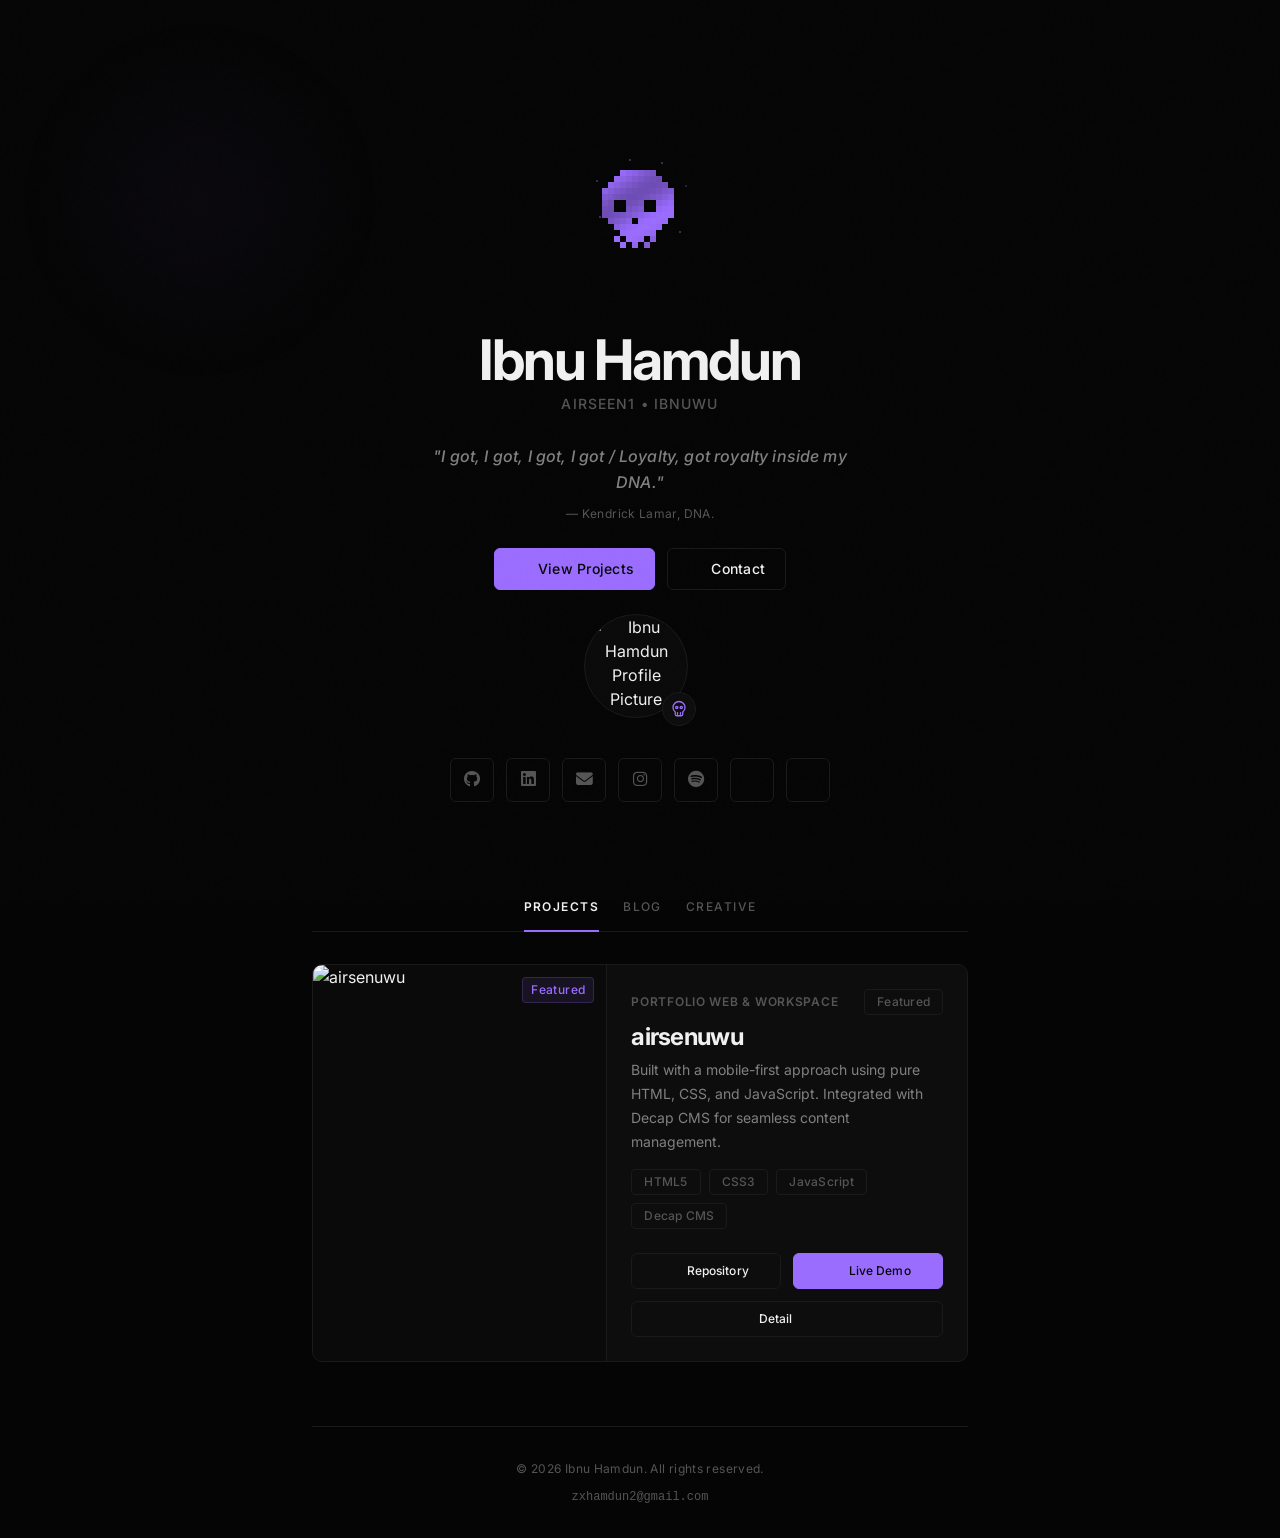
==== index.html @ 7b946753 "barusssu" ====
<!DOCTYPE html>
<html lang="id">
<head>
  <meta charset="UTF-8">
  <meta name="viewport" content="width=device-width, initial-scale=1.0">
  <meta http-equiv="X-UA-Compatible" content="ie=edge">
  
  <title>Ibnu Hamdun — Personal Portfolio</title>
  <meta name="description" content="Personal portfolio of Ibnu Hamdun (ibnuwu). Developer & Creative. Modern, minimalis, dan sangat cepat.">
  
  <!-- SEO & Social Meta Tags -->
  <meta property="og:title" content="Ibnu Hamdun — Personal Portfolio">
  <meta property="og:description" content="Personal portfolio of Ibnu Hamdun (ibnuwu). Developer & Creative. Modern, minimalis, dan sangat cepat.">
  <meta property="og:type" content="website">
  <meta property="og:url" content="https://ibnuwu.github.io/airsenuwu/">
  <meta property="og:image" content="https://ibnuwu.github.io/airsenuwu/assets/images/og-image.png">
  <meta property="og:site_name" content="ibnuwu">
  
  <meta name="twitter:card" content="summary_large_image">
  <meta name="twitter:creator" content="@ibnuwu">
  <meta name="twitter:title" content="Ibnu Hamdun — Personal Portfolio">
  <meta name="twitter:description" content="Personal portfolio of Ibnu Hamdun (ibnuwu). Developer & Creative. Modern, minimalis, dan sangat cepat.">
  <meta name="twitter:image" content="https://ibnuwu.github.io/airsenuwu/assets/images/og-image.png">

  <!-- Favicon (Inline Minimal SVG) -->
  <link rel="icon" type="image/svg+xml" href="data:image/svg+xml,<svg xmlns=%22http://www.w3.org/2000/svg%22 viewBox=%220 0 100 100%22><rect width=%22100%22 height=%22100%22 rx=%2220%22 fill=%22%23050505%22/><text y=%2265%22 x=%2225%22 font-family=%22sans-serif%22 font-size=%2250%22 font-weight=%22bold%22 fill=%22%239b6dff%22>a</text></svg>">

  <!-- Google Fonts — Inter -->
  <link rel="preconnect" href="https://fonts.googleapis.com">
  <link rel="preconnect" href="https://fonts.gstatic.com" crossorigin>
  <link href="https://fonts.googleapis.com/css2?family=Inter:wght@400;500;600;700&display=swap" rel="stylesheet">

  <!-- Font Awesome 6 (for brand icons: Instagram, GitHub) -->
  <link rel="stylesheet" href="https://cdnjs.cloudflare.com/ajax/libs/font-awesome/6.5.1/css/all.min.css" integrity="sha512-DTOQO9RWCH3ppGqcWaEA1BIZOC6xxalwEsw9c2QQeAIftl+Vegovlnee1c9QX4TctnWMn13TZye+giMm8e2LwA==" crossorigin="anonymous" referrerpolicy="no-referrer" />

  <!-- Styles -->
  <link rel="stylesheet" href="assets/css/variables.css">
  <link rel="stylesheet" href="assets/css/base.css">
  <link rel="stylesheet" href="assets/css/components.css">
  <link rel="stylesheet" href="assets/css/responsive.css">
</head>
<body>

  <!-- App Container -->
  <div class="container flex flex-col min-h-screen">
    
    <!-- Header / Navigation Shell -->
    <header class="w-full mt-8 mb-6 fade-in delay-1" id="main-header">
      <!-- Nav will be finalized in tabs & components -->
    </header>

    <!-- Main Content -->
    <main class="flex-grow w-full">
      <!-- Section: Hero -->
      <section id="hero" class="w-full fade-in delay-1">
        
        <!-- Interactive Pixel Skull Mascot -->
        <div class="skull-container fade-in delay-1" id="skull-container">
          <canvas id="skull-canvas" class="skull-canvas" width="120" height="120"></canvas>
        </div>

        <!-- Heading Group -->
        <div class="hero-meta mb-3 fade-in delay-2">
          <div class="flex items-center justify-center gap-2 mb-1">
            <h1 id="profile-name">Ibnu Hamdun</h1>
          </div>
          <span id="profile-nickname" class="hero-nickname">airseen1 &bull; ibnuwu</span>
        </div>

        <!-- Kendrick Lamar Lyric Bio -->
        <blockquote class="hero-quote fade-in delay-2 my-5">
          <p id="profile-quote" class="text-sm text-secondary italic fw-medium" style="max-width: 440px; margin-inline: auto; line-height: 1.6;">
            "I got, I got, I got, I got / Loyalty, got royalty inside my DNA."
          </p>
          <cite id="profile-quote-source" class="text-xs text-tertiary block mt-1">— Kendrick Lamar, DNA.</cite>
        </blockquote>

        <!-- Primary Call To Actions -->
        <div class="hero-actions flex justify-center gap-3 mb-6 fade-in delay-3">
          <a href="#content-nav" id="cta-projects" class="btn btn-primary btn-hero">
            <i data-lucide="layout-grid" class="icon-sm" aria-hidden="true"></i>
            <span>View Projects</span>
          </a>
          <a href="mailto:zxhamdun2@gmail.com" class="btn btn-outline btn-hero">
            <i data-lucide="mail" class="icon-sm" aria-hidden="true"></i>
            <span>Contact</span>
          </a>
        </div>

        <!-- Avatar + About Trigger (small, subtle) -->
        <div class="hero-avatar-wrapper fade-in delay-3">
          <img id="profile-avatar" src="assets/images/profile/avatar.svg" alt="Ibnu Hamdun Profile Picture" class="hero-avatar" width="104" height="104" decoding="async">
          <button id="about-trigger" class="info-trigger-btn" aria-label="About airseen1" title="About airseen1">
            <svg xmlns="http://www.w3.org/2000/svg" width="22" height="22" viewBox="0 0 24 24" fill="none" stroke="currentColor" stroke-width="1.75" stroke-linecap="round" stroke-linejoin="round" aria-hidden="true">
              <path d="M12 2a8 8 0 0 0-8 8c0 2.5 1.2 4.7 3 6.1V19a2 2 0 0 0 2 2h6a2 2 0 0 0 2-2v-2.9c1.8-1.4 3-3.6 3-6.1a8 8 0 0 0-8-8z"/>
              <circle cx="9" cy="10" r="1.5"/>
              <circle cx="15" cy="10" r="1.5"/>
              <path d="M10 17v2"/>
              <path d="M14 17v2"/>
            </svg>
          </button>
        </div>

        <!-- Sleek Minimalist Icon Dock (Min 48px touch target size) -->
        <div class="icon-dock flex flex-wrap justify-center items-center gap-4 my-6 fade-in delay-3" aria-label="Social &amp; Professional Profiles">
          <a href="https://github.com/Ibnuwu" target="_blank" rel="noopener noreferrer" class="dock-icon-btn" aria-label="GitHub Profile" title="GitHub (@Ibnuwu)">
            <i class="fa-brands fa-github" aria-hidden="true"></i>
          </a>
          <a href="https://linkedin.com/in/ibnu-hamdun" target="_blank" rel="noopener noreferrer" class="dock-icon-btn" aria-label="LinkedIn Profile" title="LinkedIn (Ibnu Hamdun)">
            <i class="fa-brands fa-linkedin" aria-hidden="true"></i>
          </a>
          <a href="mailto:zxhamdun2@gmail.com" class="dock-icon-btn" aria-label="Email airseen1" title="Email (zxhamdun2@gmail.com)">
            <i class="fa-solid fa-envelope" aria-hidden="true"></i>
          </a>
          <a href="https://www.instagram.com/airseen1" target="_blank" rel="noopener noreferrer" class="dock-icon-btn" aria-label="Instagram Profile" title="Instagram (@airseen1)">
            <i class="fa-brands fa-instagram" aria-hidden="true"></i>
          </a>
          <a href="https://open.spotify.com/user/31ddwjupym4fqk5mhjflhzueko7q" target="_blank" rel="noopener noreferrer" class="dock-icon-btn" aria-label="Spotify Profile" title="Spotify (airseen1)">
            <i class="fa-brands fa-spotify" aria-hidden="true"></i>
          </a>
          <a href="https://letterboxd.com/Ibnduch/" target="_blank" rel="noopener noreferrer" class="dock-icon-btn" aria-label="Letterboxd Profile" title="Letterboxd (Ibnduch)">
            <i data-lucide="film" class="icon-md" aria-hidden="true"></i>
          </a>
          <a href="https://myanimelist.net/profile/Hamduncle" target="_blank" rel="noopener noreferrer" class="dock-icon-btn" aria-label="MyAnimeList Profile" title="MyAnimeList (Hamduncle)">
            <i data-lucide="tv" class="icon-md" aria-hidden="true"></i>
          </a>
        </div>

      </section>

      <!-- Section: Navigation Tab Bar -->
      <section id="content-nav" class="w-full mt-8">
        <div class="tabs-container fade-in delay-4" role="tablist" aria-label="Portfolio Sections">
          <div class="tabs-wrapper flex justify-center">
            <button class="tab-btn active" data-tab="projects" aria-selected="true" role="tab" id="tab-projects" aria-controls="panel-projects">
              PROJECTS
            </button>
            <button class="tab-btn" data-tab="blog" aria-selected="false" role="tab" id="tab-blog" aria-controls="panel-blog">
              BLOG
            </button>
            <button class="tab-btn" data-tab="creative" aria-selected="false" role="tab" id="tab-creative" aria-controls="panel-creative">
              CREATIVE
            </button>
          </div>
        </div>
      </section>

      <!-- Section: Dynamic Content Area -->
      <section id="tab-content" class="w-full mt-8" aria-live="polite">
        
        <!-- Tab Panel: Projects -->
        <div id="panel-projects" class="tab-panel active fade-in" role="tabpanel" aria-labelledby="tab-projects">
          
          <div class="projects-section flex flex-col gap-8" id="projects-container">
            
            <!-- Single Featured Project: airsenuwu -->
            <div class="project-card featured-card card flex flex-col" data-slug="airsenuwu">
              <div class="project-thumbnail-wrapper">
                <img src="assets/images/projects/project-featured.svg" alt="airsenuwu Portfolio Thumbnail" class="project-thumbnail" width="400" height="220" loading="lazy" decoding="async">
                <span class="project-status badge-completed">Featured</span>
              </div>
              <div class="project-content flex flex-col justify-between">
                <div>
                  <div class="flex items-center justify-between mb-2">
                    <span class="project-category text-xs fw-semibold text-tertiary">Portfolio Web &amp; Workspace</span>
                    <span class="pill">Completed</span>
                  </div>
                  <h3 class="project-title text-xl fw-bold text-primary mb-2">airsenuwu</h3>
                  <p class="project-description text-sm text-secondary mb-4">
                    Built with a mobile-first approach using pure HTML, CSS, and JavaScript. Integrated with Decap CMS for seamless content management.
                  </p>
                  <div class="project-tech-stack flex flex-wrap gap-2 mb-6">
                    <span class="pill">HTML5</span>
                    <span class="pill">CSS3</span>
                    <span class="pill">JavaScript</span>
                    <span class="pill">Decap CMS</span>
                  </div>
                </div>
                <div class="project-links flex gap-3 flex-wrap">
                  <a href="https://github.com/Ibnuwu/airsenuwu" target="_blank" rel="noopener noreferrer" class="btn btn-outline btn-sm-action" aria-label="GitHub Repository for airsenuwu">
                    <i data-lucide="github" class="icon-sm" aria-hidden="true"></i>
                    <span>Repository</span>
                  </a>
                  <a href="https://airsenuwu.is-a.dev" target="_blank" rel="noopener noreferrer" class="btn btn-primary btn-sm-action" aria-label="Live Demo for airsenuwu">
                    <i data-lucide="external-link" class="icon-sm" aria-hidden="true"></i>
                    <span>Live Demo</span>
                  </a>
                </div>
              </div>
            </div>

          </div>

        </div>

        <!-- Tab Panel: Blog -->
        <div id="panel-blog" class="tab-panel hidden fade-in" role="tabpanel" aria-labelledby="tab-blog" aria-hidden="true">
          
          <div class="blog-section flex flex-col gap-6" id="blog-container">
            <!-- Empty State Fallback -->
            <div class="empty-state card text-center p-8 flex flex-col items-center justify-center">
              <i data-lucide="pen-tool" class="icon-lg text-tertiary mb-3" style="width:32px;height:32px;"></i>
              <h4 class="text-md fw-semibold text-primary mb-1">No Articles Published Yet</h4>
              <p class="text-xs text-secondary">Articles, technical notes, and reviews will appear here once published via Decap CMS.</p>
            </div>
          </div>

        </div>

        <!-- Tab Panel: Creative -->
        <div id="panel-creative" class="tab-panel hidden fade-in" role="tabpanel" aria-labelledby="tab-creative" aria-hidden="true">
          
          <div class="creative-section flex flex-col gap-6">
            <div class="creative-grid" id="creative-container">
              <!-- Empty State Fallback -->
              <div class="empty-state card text-center p-8 flex flex-col items-center justify-center" style="grid-column: 1 / -1;">
                <i data-lucide="palette" class="icon-lg text-tertiary mb-3" style="width:32px;height:32px;"></i>
                <h4 class="text-md fw-semibold text-primary mb-1">No Creative Works Uploaded Yet</h4>
                <p class="text-xs text-secondary">Digital sketches, traditional sketchbook scans, and design assets will be displayed here.</p>
              </div>
            </div>
          </div>

        </div>

      </section>
    </main>

    <!-- Minimal Clean Footer (Email / Contact Link Only) -->
    <footer class="footer-container py-6 border-t border-solid border-border mt-12 fade-in delay-5 text-center flex flex-col items-center gap-2 text-xs text-secondary" id="main-footer">
      <p class="footer-copyright">&copy; 2026 Ibnu Hamdun. All rights reserved.</p>
      <a href="mailto:zxhamdun2@gmail.com" class="text-tertiary hover:text-primary transition-colors font-mono">zxhamdun2@gmail.com</a>
    </footer>

  </div>

  <!-- Hidden About Experience Modal / Bottom Sheet -->
  <div id="about-modal" class="about-modal modal-hidden" role="dialog" aria-modal="true" aria-labelledby="about-title">
    <div class="about-modal-overlay" id="about-overlay"></div>
    <div class="about-modal-container">
      <button class="about-modal-close" id="about-close" aria-label="Close About Modal">&times;</button>
      <div class="about-modal-body">
        <div class="about-header flex items-center gap-4 mb-6">
          <img src="assets/images/profile/avatar.svg" alt="Ibnu Hamdun Profile" class="about-avatar" width="64" height="64" decoding="async">
          <div>
            <h2 id="about-title" class="text-lg fw-bold text-primary mb-1">Ibnu Hamdun</h2>
            <span class="text-xs text-tertiary">airseen1 &bull; ibnuwu</span>
          </div>
        </div>
        <div class="about-bio text-sm text-secondary flex flex-col gap-4">
          <p class="leading-relaxed text-secondary">
            Information Systems student, Tech Enthusiast, and a massive Manchester City fan. Living at the intersection of technology and visual storytelling—spending my days diving into software architecture and my nights sketching, exploring history, or watching City play.
          </p>
          <div class="daily-tools-section pt-3 border-t border-solid border-border">
            <span class="text-xs fw-semibold text-tertiary uppercase tracking-wider block mb-2">Daily Tools</span>
            <p class="text-xs text-secondary font-mono leading-relaxed">
              Code Editor / Clip Studio Paint / Google Workspace / MS Office / Traditional Sketchbook
            </p>
          </div>
        </div>
      </div>
    </div>
  </div>

  <!-- Lightbox Modal -->
  <div id="lightbox" class="lightbox modal-hidden" role="dialog" aria-modal="true" aria-label="Galeri Gambar Zoom">
    <button class="lightbox-close" aria-label="Tutup Galeri Zoom">&times;</button>
    <div class="lightbox-content">
      <img id="lightbox-img" src="" alt="">
      <div id="lightbox-caption" class="lightbox-caption text-sm text-secondary mt-4"></div>
    </div>
  </div>

  <!-- Detailed Reader Modal -->
  <div id="reader-modal" class="reader-modal modal-hidden" role="dialog" aria-modal="true" aria-label="Pembaca Konten">
    <div class="reader-modal-overlay"></div>
    <div class="reader-modal-container">
      <button class="reader-modal-close" aria-label="Tutup Konten">&times;</button>
      <div class="reader-modal-body">
        <div id="reader-hero-wrapper" class="reader-hero-wrapper">
          <img id="reader-img" src="" alt="" class="reader-img">
        </div>
        <div class="reader-meta">
          <span id="reader-category" class="pill"></span>
          <span id="reader-date" class="reader-date-text"></span>
        </div>
        <h2 id="reader-title" class="reader-title-text"></h2>
        <hr class="reader-divider">
        <div id="reader-content" class="reader-content markdown-body"></div>
      </div>
    </div>
  </div>

  <!-- Scripts -->
  <script src="https://unpkg.com/lucide@latest"></script>
  <script src="https://cdn.jsdelivr.net/npm/marked/marked.min.js"></script>
  <script src="assets/js/utils.js" defer></script>
  <script src="assets/js/tabs.js" defer></script>
  <script src="assets/js/skull.js" defer></script>
  <script src="assets/js/app.js" defer></script>
</body>
</html>
---- assets/css/variables.css ----
/* ==========================================================
   variables.css — Design Tokens for airseen1 Portfolio
   Redesigned: Minimal Dark Creative + Purple Accent
   ========================================================== */

:root {
  /* --- Brand Colors (Near-Black + Purple Accent) --- */
  --bg-primary: #050505;
  --bg-secondary: #0a0a0a;
  --bg-card: #0d0d0d;
  --bg-elevated: #111111;
  --bg-overlay: rgba(0, 0, 0, 0.88);

  --text-primary: #f0f0f0;
  --text-secondary: #808080;
  --text-tertiary: #555555;

  --border: #1a1a1a;
  --border-hover: #2a2a2a;
  --border-active: #3a3a3a;

  /* --- Purple Accent System --- */
  --accent: #9b6dff;
  --accent-hover: #b08aff;
  --accent-dim: #7c52e6;
  --accent-subtle: rgba(155, 109, 255, 0.08);
  --accent-glow: rgba(155, 109, 255, 0.15);
  --accent-glow-hover: rgba(155, 109, 255, 0.25);
  --accent-solid: #9b6dff;
  --accent-solid-hover: #b08aff;
  --accent-border: rgba(155, 109, 255, 0.2);

  /* --- Typography --- */
  --font-family: 'Inter', system-ui, -apple-system, BlinkMacSystemFont, 'Segoe UI', Roboto, sans-serif;
  --font-mono: 'JetBrains Mono', 'Fira Code', 'Cascadia Code', monospace;

  --fs-xs: 0.75rem;    /* 12px */
  --fs-sm: 0.875rem;   /* 14px */
  --fs-base: 1rem;     /* 16px */
  --fs-md: 1.125rem;   /* 18px */
  --fs-lg: 1.25rem;    /* 20px */
  --fs-xl: 1.5rem;     /* 24px */
  --fs-2xl: 2rem;      /* 32px */
  --fs-3xl: 2.5rem;    /* 40px */
  --fs-4xl: 3.5rem;    /* 56px */

  --fw-regular: 400;
  --fw-medium: 500;
  --fw-semibold: 600;
  --fw-bold: 700;

  --lh-tight: 1.15;
  --lh-normal: 1.5;
  --lh-relaxed: 1.7;

  /* --- Spacing --- */
  --space-1: 0.25rem;  /* 4px */
  --space-2: 0.5rem;   /* 8px */
  --space-3: 0.75rem;  /* 12px */
  --space-4: 1rem;     /* 16px */
  --space-5: 1.25rem;  /* 20px */
  --space-6: 1.5rem;   /* 24px */
  --space-8: 2rem;     /* 32px */
  --space-10: 2.5rem;  /* 40px */
  --space-12: 3rem;    /* 48px */
  --space-16: 4rem;    /* 64px */
  --space-20: 5rem;    /* 80px */
  --space-24: 6rem;    /* 96px */

  /* --- Border Radius --- */
  --radius-xs: 4px;
  --radius-sm: 6px;
  --radius-md: 10px;
  --radius-lg: 14px;
  --radius-xl: 20px;
  --radius-full: 9999px;

  /* --- Shadows & Transitions --- */
  --shadow-sm: 0 1px 3px rgba(0, 0, 0, 0.4);
  --shadow-md: 0 4px 12px rgba(0, 0, 0, 0.4);
  --shadow-lg: 0 8px 24px rgba(0, 0, 0, 0.5);
  --shadow-accent: 0 0 20px rgba(155, 109, 255, 0.06);

  --transition-fast: 150ms cubic-bezier(0.4, 0, 0.2, 1);
  --transition-normal: 250ms cubic-bezier(0.4, 0, 0.2, 1);
  --transition-slow: 400ms cubic-bezier(0.4, 0, 0.2, 1);

  /* --- Layout --- */
  --container-max: 680px;
  --container-padding: var(--space-5);
}
---- assets/css/base.css ----
/* ==========================================================
   base.css — Reset & Global Styles
   Redesigned: Minimal Dark Creative
   ========================================================== */

/* --- Reset --- */
*,
*::before,
*::after {
  margin: 0;
  padding: 0;
  box-sizing: border-box;
}

html {
  font-size: 100%;
  scroll-behavior: smooth;
  -webkit-text-size-adjust: 100%;
  text-size-adjust: 100%;
  width: 100%;
  max-width: 100vw;
  overflow-x: hidden;
}

body {
  font-family: var(--font-family);
  font-size: var(--fs-base);
  font-weight: var(--fw-regular);
  line-height: var(--lh-normal);
  color: var(--text-primary);
  background-color: var(--bg-primary);
  -webkit-font-smoothing: antialiased;
  -moz-osx-font-smoothing: grayscale;
  width: 100%;
  max-width: 100vw;
  overflow-x: hidden;
}

.container, .card, .project-card, .tab-panel, .hero-quote, .icon-dock {
  max-width: 100%;
  box-sizing: border-box;
  overflow-wrap: break-word;
  word-wrap: break-word;
}

img,
picture,
video,
canvas,
svg {
  display: block;
  max-width: 100%;
}

input,
button,
textarea,
select {
  font: inherit;
  color: inherit;
}

a {
  color: inherit;
  text-decoration: none;
}

ul,
ol {
  list-style: none;
}

button {
  cursor: pointer;
  background: none;
  border: none;
}

/* --- Typography --- */
h1, h2, h3, h4, h5, h6 {
  font-weight: var(--fw-semibold);
  line-height: var(--lh-tight);
  letter-spacing: -0.03em;
}

p {
  line-height: var(--lh-relaxed);
}

/* --- Layout --- */
.container {
  width: 100%;
  max-width: var(--container-max);
  margin-inline: auto;
  padding-inline: var(--container-padding);
}

/* --- Selection --- */
::selection {
  background-color: rgba(155, 109, 255, 0.2);
  color: var(--text-primary);
}

/* --- Focus --- */
:focus-visible {
  outline: 1.5px solid var(--accent);
  outline-offset: 2px;
}

/* --- Scrollbar (minimal) --- */
::-webkit-scrollbar {
  width: 6px;
}

::-webkit-scrollbar-track {
  background: var(--bg-primary);
}

::-webkit-scrollbar-thumb {
  background: var(--border-hover);
  border-radius: var(--radius-full);
}

::-webkit-scrollbar-thumb:hover {
  background: var(--text-tertiary);
}

/* --- Screen Reader Only --- */
.sr-only {
  position: absolute;
  width: 1px;
  height: 1px;
  padding: 0;
  margin: -1px;
  overflow: hidden;
  clip: rect(0, 0, 0, 0);
  white-space: nowrap;
  border-width: 0;
}

/* --- Utility: Text --- */
.text-primary { color: var(--text-primary); }
.text-secondary { color: var(--text-secondary); }
.text-tertiary { color: var(--text-tertiary); }
.text-accent { color: var(--accent); }

.text-xs { font-size: var(--fs-xs); }
.text-sm { font-size: var(--fs-sm); }
.text-base { font-size: var(--fs-base); }
.text-md { font-size: var(--fs-md); }
.text-lg { font-size: var(--fs-lg); }
.text-xl { font-size: var(--fs-xl); }
.text-2xl { font-size: var(--fs-2xl); }

.text-center { text-align: center; }

.fw-regular { font-weight: var(--fw-regular); }
.fw-medium { font-weight: var(--fw-medium); }
.fw-semibold { font-weight: var(--fw-semibold); }
.fw-bold { font-weight: var(--fw-bold); }

.font-mono { font-family: var(--font-mono); }

/* --- Utility: Flex --- */
.flex { display: flex; }
.flex-col { flex-direction: column; }
.flex-wrap { flex-wrap: wrap; }
.items-center { align-items: center; }
.justify-center { justify-content: center; }
.justify-between { justify-content: space-between; }
.gap-1 { gap: var(--space-1); }
.gap-2 { gap: var(--space-2); }
.gap-3 { gap: var(--space-3); }
.gap-4 { gap: var(--space-4); }
.gap-6 { gap: var(--space-6); }
.gap-8 { gap: var(--space-8); }

/* --- Utility: Spacing --- */
.mt-2 { margin-top: var(--space-2); }
.mt-4 { margin-top: var(--space-4); }
.mt-6 { margin-top: var(--space-6); }
.mt-8 { margin-top: var(--space-8); }
.mt-12 { margin-top: var(--space-12); }
.mb-1 { margin-bottom: var(--space-1); }
.mb-2 { margin-bottom: var(--space-2); }
.mb-3 { margin-bottom: var(--space-3); }
.mb-4 { margin-bottom: var(--space-4); }
.mb-6 { margin-bottom: var(--space-6); }
.mb-8 { margin-bottom: var(--space-8); }
.my-5 { margin-block: var(--space-5); }
.py-4 { padding-block: var(--space-4); }
.py-6 { padding-block: var(--space-6); }
.py-8 { padding-block: var(--space-8); }
.p-8 { padding: var(--space-8); }
.min-h-screen { min-height: 100vh; }
.flex-grow { flex-grow: 1; }
.w-full { width: 100%; }

/* --- Utility: Button Base --- */
.btn {
  display: inline-flex;
  align-items: center;
  justify-content: center;
  gap: var(--space-2);
  padding: var(--space-3) var(--space-5);
  min-height: 42px;
  font-size: var(--fs-sm);
  font-weight: var(--fw-medium);
  line-height: 1;
  border-radius: var(--radius-sm);
  transition: all var(--transition-normal);
  cursor: pointer;
  white-space: nowrap;
  -webkit-tap-highlight-color: transparent;
  letter-spacing: 0.01em;
}

.btn-primary {
  background-color: var(--accent);
  color: #050505;
  border: 1px solid var(--accent);
}

.btn-primary:hover {
  background-color: var(--accent-hover);
  border-color: var(--accent-hover);
  transform: translateY(-1px);
}

.btn-primary:active {
  transform: translateY(0);
}

.btn-outline {
  background-color: transparent;
  color: var(--text-primary);
  border: 1px solid var(--border);
}

.btn-outline:hover {
  border-color: var(--accent-border);
  color: var(--accent);
  transform: translateY(-1px);
}

.btn-outline:active {
  transform: translateY(0);
}

/* --- Utility: Pill / Tag --- */
.pill {
  display: inline-flex;
  align-items: center;
  padding: 3px var(--space-3);
  font-size: var(--fs-xs);
  font-weight: var(--fw-medium);
  color: var(--text-tertiary);
  background-color: transparent;
  border: 1px solid var(--border);
  border-radius: var(--radius-xs);
  line-height: 1.5;
  transition: border-color var(--transition-normal);
  letter-spacing: 0.02em;
}

.pill:hover {
  border-color: var(--border-hover);
}

/* --- Utility: Card --- */
.card {
  background-color: var(--bg-card);
  border: 1px solid var(--border);
  border-radius: var(--radius-md);
  overflow: hidden;
  transition: border-color var(--transition-normal),
              transform var(--transition-normal);
}

.card:hover {
  border-color: var(--border-hover);
  transform: translateY(-2px);
}

/* --- Animations --- */
@keyframes fadeIn {
  from {
    opacity: 0;
    transform: translateY(12px);
  }
  to {
    opacity: 1;
    transform: translateY(0);
  }
}

.fade-in {
  animation: fadeIn 0.6s cubic-bezier(0.16, 1, 0.3, 1) forwards;
}

/* Staggered delay helpers */
.delay-1 { animation-delay: 80ms; }
.delay-2 { animation-delay: 160ms; }
.delay-3 { animation-delay: 240ms; }
.delay-4 { animation-delay: 320ms; }
.delay-5 { animation-delay: 400ms; }

/* Start hidden for animation */
[class*="fade-in"] {
  opacity: 0;
}

/* --- Scroll-triggered reveal animation --- */
@keyframes revealUp {
  from {
    opacity: 0;
    transform: translateY(24px);
  }
  to {
    opacity: 1;
    transform: translateY(0);
  }
}

.reveal {
  opacity: 0;
  transform: translateY(24px);
  transition: opacity 0.6s cubic-bezier(0.16, 1, 0.3, 1),
              transform 0.6s cubic-bezier(0.16, 1, 0.3, 1);
}

.reveal.visible {
  opacity: 1;
  transform: translateY(0);
}

/* --- Cursor glow (subtle purple) --- */
.cursor-glow {
  position: fixed;
  top: 0;
  left: 0;
  width: 400px;
  height: 400px;
  background: radial-gradient(circle, rgba(155, 109, 255, 0.04) 0%, transparent 65%);
  border-radius: var(--radius-full);
  pointer-events: none;
  z-index: -1;
  will-change: transform;
}

/* --- Skeleton Screen Loaders --- */
.skeleton-card, .skeleton-blog-item {
  background: var(--bg-card);
  border: 1px solid var(--border);
  overflow: hidden;
  position: relative;
  border-radius: var(--radius-md);
}

.skeleton-featured {
  min-height: 240px;
}

.skeleton-thumbnail {
  width: 100%;
  aspect-ratio: 16 / 9;
  background: rgba(155, 109, 255, 0.02);
}

.skeleton-content {
  padding: var(--space-5);
  display: flex;
  flex-direction: column;
  gap: 12px;
}

.skeleton-line {
  height: 12px;
  background: rgba(155, 109, 255, 0.03);
  border-radius: var(--radius-xs);
  position: relative;
  overflow: hidden;
}

.skeleton-line.w-1\/4 { width: 25%; }
.skeleton-line.w-1\/3 { width: 33.33%; }
.skeleton-line.w-1\/2 { width: 50%; }
.skeleton-line.w-3\/4 { width: 75%; }
.skeleton-line.w-full { width: 100%; }

.skeleton-animate {
  position: relative;
  overflow: hidden;
}

.skeleton-animate::after {
  content: '';
  position: absolute;
  top: 0;
  right: 0;
  bottom: 0;
  left: 0;
  transform: translateX(-100%);
  background-image: linear-gradient(
    90deg,
    rgba(155, 109, 255, 0) 0%,
    rgba(155, 109, 255, 0.03) 20%,
    rgba(155, 109, 255, 0.05) 60%,
    rgba(155, 109, 255, 0) 100%
  );
  animation: shimmer 1.8s infinite;
}

@keyframes shimmer {
  100% {
    transform: translateX(100%);
  }
}

/* --- Initial Load: Staggered Fade-Up --- */
@keyframes fadeUp {
  from {
    opacity: 0;
    transform: translateY(20px);
  }
  to {
    opacity: 1;
    transform: translateY(0);
  }
}

.hero-avatar-wrapper {
  animation: fadeUp 0.7s ease-out forwards;
}

.hero-meta {
  animation: fadeUp 0.7s ease-out 0.1s forwards;
  opacity: 0;
}

.icon-dock {
  animation: fadeUp 0.7s ease-out 0.3s forwards;
  opacity: 0;
}

.hero-actions {
  animation: fadeUp 0.7s ease-out 0.2s forwards;
  opacity: 0;
}

/* --- Noise texture overlay (very subtle) --- */
body::after {
  content: '';
  position: fixed;
  inset: 0;
  pointer-events: none;
  z-index: 9999;
  opacity: 0.015;
  background-image: url("data:image/svg+xml,%3Csvg viewBox='0 0 256 256' xmlns='http://www.w3.org/2000/svg'%3E%3Cfilter id='noise'%3E%3CfeTurbulence type='fractalNoise' baseFrequency='0.9' numOctaves='4' stitchTiles='stitch'/%3E%3C/filter%3E%3Crect width='100%25' height='100%25' filter='url(%23noise)'/%3E%3C/svg%3E");
  background-repeat: repeat;
  mix-blend-mode: overlay;
}
---- assets/css/components.css ----
/* ==========================================================
   components.css — Component Styles
   Redesigned: Minimal Dark Creative + Purple Accent
   ========================================================== */

/* ==========================================================
   PIXEL SKULL MASCOT
   ========================================================== */
.skull-container {
  position: relative;
  width: 120px;
  height: 120px;
  margin: 0 auto var(--space-8);
  cursor: default;
}

.skull-canvas {
  display: block;
  image-rendering: pixelated;
  image-rendering: crisp-edges;
  width: 120px;
  height: 120px;
}

/* --- Hero Section --- */
#hero {
  padding-block: var(--space-12) var(--space-8);
  display: flex;
  flex-direction: column;
  align-items: center;
  text-align: center;
  min-height: 60vh;
  justify-content: center;
}

.hero-avatar-wrapper {
  position: relative;
  width: 104px;
  height: 104px;
  margin-bottom: var(--space-6);
}

.hero-avatar {
  width: 104px;
  height: 104px;
  border-radius: var(--radius-full);
  border: 1px solid var(--border);
  background-color: var(--bg-secondary);
  object-fit: cover;
  transition: border-color var(--transition-normal),
              transform var(--transition-slow);
}

.hero-avatar-wrapper:hover .hero-avatar {
  border-color: var(--accent-border);
  transform: scale(1.03);
}

/* Skull Icon Trigger on Hero Avatar */
.info-trigger-btn {
  position: absolute;
  bottom: 0;
  right: 0;
  width: 34px;
  height: 34px;
  border-radius: var(--radius-full);
  background-color: var(--bg-card);
  border: 1px solid var(--border);
  color: var(--accent);
  display: flex;
  align-items: center;
  justify-content: center;
  cursor: pointer;
  transition: all var(--transition-fast);
  box-sizing: border-box;
}

.info-trigger-btn:hover {
  border-color: var(--accent-border);
  background-color: var(--bg-elevated);
  color: var(--accent-hover);
  transform: scale(1.1);
  transition: all 0.2s ease;
}

.info-trigger-btn svg {
  width: 18px;
  height: 18px;
  stroke: currentColor;
}

/* Minimalist Icon Dock (Min 48px Touch Targets) */
.icon-dock {
  display: flex;
  flex-wrap: wrap;
  justify-content: center;
  align-items: center;
  gap: var(--space-3);
  width: 100%;
  max-width: 100%;
  box-sizing: border-box;
}

.dock-icon-btn {
  display: inline-flex;
  align-items: center;
  justify-content: center;
  width: 44px;
  height: 44px;
  min-width: 44px;
  min-height: 44px;
  border-radius: var(--radius-sm);
  background-color: transparent;
  border: 1px solid var(--border);
  color: var(--text-tertiary);
  font-size: 1.05rem;
  text-decoration: none;
  transition: all var(--transition-normal);
  -webkit-tap-highlight-color: transparent;
  box-sizing: border-box;
}

.dock-icon-btn:hover {
  color: var(--accent);
  border-color: var(--accent-border);
  transform: translateY(-2px);
}

.dock-icon-btn:active {
  transform: translateY(0);
}

.dock-icon-btn svg {
  width: 18px;
  height: 18px;
  stroke-width: 1.5px;
}

/* Buttons */
.btn-hero {
  min-height: 42px;
  padding-inline: var(--space-5);
  font-size: var(--fs-sm);
  letter-spacing: 0.02em;
}

/* --- Hidden Modals Utility --- */
.modal-hidden {
  display: none !important;
}

/* --- Hidden About Modal / Mobile Bottom Sheet --- */
.about-modal {
  position: fixed;
  inset: 0;
  z-index: 2100;
  display: flex;
  align-items: flex-end;
  justify-content: center;
  opacity: 1;
  visibility: visible;
  transition: opacity var(--transition-normal), visibility var(--transition-normal);
}

@media (min-width: 640px) {
  .about-modal {
    align-items: center;
  }
}

.about-modal.modal-hidden {
  display: none !important;
  opacity: 0;
  visibility: hidden;
  pointer-events: none;
}

.about-modal-overlay {
  position: absolute;
  inset: 0;
  background-color: var(--bg-overlay);
}

.about-modal-container {
  position: relative;
  width: 100%;
  max-width: 480px;
  background-color: var(--bg-card);
  border: 1px solid var(--border);
  border-radius: var(--radius-lg) var(--radius-lg) 0 0;
  padding: var(--space-6);
  z-index: 2110;
  max-height: 85vh;
  overflow-y: auto;
  transform: translateY(0);
  transition: transform var(--transition-normal);
}

@media (min-width: 640px) {
  .about-modal-container {
    border-radius: var(--radius-lg);
    margin-inline: var(--space-4);
  }
}

.about-modal.modal-hidden .about-modal-container {
  transform: translateY(20px);
}

.about-modal-close {
  position: absolute;
  top: var(--space-4);
  right: var(--space-4);
  width: 30px;
  height: 30px;
  border-radius: var(--radius-sm);
  background: transparent;
  border: 1px solid var(--border);
  color: var(--text-tertiary);
  font-size: 1.25rem;
  display: flex;
  align-items: center;
  justify-content: center;
  cursor: pointer;
  transition: all var(--transition-fast);
}

.about-modal-close:hover {
  color: var(--text-primary);
  border-color: var(--border-hover);
}

.about-avatar {
  border-radius: var(--radius-full);
  border: 1px solid var(--border);
  object-fit: cover;
}

.hero-meta {
  line-height: var(--lh-tight);
}

.hero-meta h1 {
  font-size: var(--fs-2xl);
  font-weight: var(--fw-bold);
  letter-spacing: -0.04em;
  color: var(--text-primary);
}

.hero-meta span,
.hero-nickname {
  font-size: var(--fs-sm);
  color: var(--text-tertiary);
  letter-spacing: 0.08em;
  display: block;
  text-transform: uppercase;
  font-weight: var(--fw-medium);
}

/* Quote / Bio blockquote */
.hero-quote {
  max-width: 380px;
  margin-inline: auto;
  margin-bottom: var(--space-6);
  text-align: center;
  padding: 0;
  border: none;
}

.hero-quote p {
  font-size: var(--fs-sm);
  font-style: italic;
  color: var(--text-secondary);
  line-height: var(--lh-relaxed);
  letter-spacing: 0.01em;
  margin-bottom: var(--space-1);
}

.hero-quote cite {
  font-size: var(--fs-xs);
  color: var(--text-tertiary);
  font-style: normal;
  letter-spacing: 0.03em;
}

/* --- Redesigned Social Links --- */
.hero-socials {
  display: flex;
  justify-content: center;
  align-items: center;
  gap: var(--space-3);
  margin-top: var(--space-6);
}

.social-link {
  display: inline-flex;
  align-items: center;
  justify-content: center;
  width: 44px;
  height: 44px;
  border-radius: var(--radius-sm);
  border: 1px solid var(--border);
  background-color: transparent;
  color: var(--text-tertiary);
  font-size: 1rem;
  transition: all var(--transition-normal);
  -webkit-tap-highlight-color: transparent;
}

.social-link:hover {
  border-color: var(--accent-border);
  color: var(--accent);
  transform: translateY(-2px);
}

.social-link:active {
  transform: translateY(0);
}

/* Font Awesome icon sizing inside social links */
.social-link i.fa-brands,
.social-link i.fa-solid {
  font-size: 1rem;
  line-height: 1;
}

/* Lucide Icon override (for project cards etc) */
.social-link svg {
  width: 18px;
  height: 18px;
  stroke-width: 1.5px;
}

.icon-sm {
  width: 15px;
  height: 15px;
  stroke-width: 1.5px;
}

.icon-md {
  width: 18px;
  height: 18px;
  stroke-width: 1.5px;
}

/* --- Tabs Navigation --- */
.tabs-container {
  border-bottom: 1px solid var(--border);
  width: 100%;
}

.tabs-wrapper {
  margin-bottom: -1px;
  gap: var(--space-6);
}

.tab-btn {
  position: relative;
  padding: var(--space-4) 0;
  font-size: var(--fs-xs);
  font-weight: var(--fw-medium);
  color: var(--text-tertiary);
  transition: color var(--transition-fast);
  min-height: 44px;
  text-align: center;
  background: none;
  border: none;
  cursor: pointer;
  -webkit-tap-highlight-color: transparent;
  letter-spacing: 0.12em;
  text-transform: uppercase;
}

.tab-btn::after {
  content: '';
  position: absolute;
  bottom: 0;
  left: 0;
  width: 100%;
  height: 1.5px;
  background-color: var(--accent);
  transform: scaleX(0);
  transform-origin: bottom center;
  transition: transform var(--transition-normal);
}

.tab-btn:hover {
  color: var(--text-secondary);
}

.tab-btn.active {
  color: var(--text-primary);
  font-weight: var(--fw-semibold);
}

.tab-btn.active::after {
  transform: scaleX(1);
}

/* --- Tab Panels --- */
.tab-panel {
  display: block;
  width: 100%;
}

.tab-panel.hidden {
  display: none !important;
}

/* --- Project Cards & Grid --- */
.projects-section {
  width: 100%;
}

.project-card {
  position: relative;
  display: flex;
  flex-direction: column;
}

.project-thumbnail-wrapper {
  position: relative;
  width: 100%;
  aspect-ratio: 16 / 9;
  background-color: var(--bg-secondary);
  overflow: hidden;
  border-bottom: 1px solid var(--border);
}

.project-thumbnail {
  width: 100%;
  height: 100%;
  object-fit: cover;
  transition: transform var(--transition-slow) ease;
}

.project-card:hover .project-thumbnail {
  transform: scale(1.02);
}

.project-status {
  position: absolute;
  top: var(--space-3);
  right: var(--space-3);
  font-size: var(--fs-xs);
  font-weight: var(--fw-medium);
  padding: 3px 8px;
  border-radius: var(--radius-xs);
  z-index: 10;
  background-color: rgba(155, 109, 255, 0.1);
  color: var(--accent);
  border: 1px solid var(--accent-border);
  letter-spacing: 0.03em;
}

.badge-completed {
  background-color: rgba(155, 109, 255, 0.1);
  color: var(--accent);
  border: 1px solid var(--accent-border);
}

.project-content {
  padding: var(--space-5);
}

.project-category {
  letter-spacing: 0.06em;
  text-transform: uppercase;
}

.status-active {
  background-color: rgba(74, 222, 128, 0.05);
  color: #4ade80;
  border: 1px solid rgba(74, 222, 128, 0.15);
}

.status-progress {
  background-color: rgba(250, 204, 21, 0.05);
  color: #facc15;
  border: 1px solid rgba(250, 204, 21, 0.15);
}

/* --- Project Card: Tech Stack Tags --- */
.project-tech-stack {
  display: flex;
  flex-wrap: wrap;
  gap: 0.5rem;
  margin-bottom: 1.5rem;
}

.project-tech-stack .pill {
  white-space: nowrap;
}

/* --- Project Card: Action Buttons Row --- */
.project-links {
  display: flex;
  flex-wrap: wrap;
  gap: 0.75rem;
  width: 100%;
}

.btn-sm-action {
  flex: 1 1 auto;
  padding: 0.5rem 0.875rem;
  font-size: var(--fs-xs);
  min-height: 36px;
  text-align: center;
  white-space: nowrap;
  border-radius: var(--radius-sm);
}

.btn.disabled {
  opacity: 0.3;
  cursor: not-allowed;
  pointer-events: none;
}

/* Featured Card Layout */
.featured-card {
  width: 100%;
}

.featured-card .project-thumbnail-wrapper {
  aspect-ratio: 16 / 9;
}

/* Projects normal grid */
.projects-grid {
  display: grid;
  grid-template-columns: 1fr;
  gap: var(--space-6);
}

/* --- Blog Section --- */
.blog-item {
  transition: transform var(--transition-normal), border-color var(--transition-normal);
}

.blog-link {
  display: flex;
  flex-direction: column;
  text-decoration: none;
  color: inherit;
  width: 100%;
}

.blog-title {
  transition: color var(--transition-fast) ease;
  line-height: var(--lh-tight);
}

.blog-item:hover .blog-title {
  color: var(--accent);
}

.blog-item:hover {
  transform: translateY(-2px);
  border-color: var(--accent-border);
}

.blog-item:active {
  transform: translateY(0);
}

.blog-excerpt {
  line-height: var(--lh-relaxed);
}

.blog-footer svg {
  transition: transform var(--transition-normal) ease, color var(--transition-normal) ease;
}

.blog-link:hover .blog-footer svg {
  transform: translate(2px, -2px);
  color: var(--accent);
}

.border-t {
  border-top: 1px solid var(--border);
}

/* --- Creative Gallery Section --- */
.creative-filters {
  margin-bottom: var(--space-4);
}

.filter-btn {
  padding: var(--space-2) var(--space-4);
  font-size: var(--fs-xs);
  font-weight: var(--fw-medium);
  color: var(--text-tertiary);
  background-color: transparent;
  border: 1px solid var(--border);
  border-radius: var(--radius-sm);
  min-height: 36px;
  cursor: pointer;
  transition: all var(--transition-fast) ease;
  -webkit-tap-highlight-color: transparent;
  letter-spacing: 0.05em;
}

.filter-btn:hover {
  color: var(--text-primary);
  border-color: var(--border-hover);
}

.filter-btn.active {
  color: #050505;
  background-color: var(--accent);
  border-color: var(--accent);
}

.creative-grid {
  display: grid;
  grid-template-columns: 1fr;
  gap: var(--space-6);
}

.creative-item {
  transition: opacity var(--transition-slow) ease,
              transform var(--transition-normal) ease;
}

.creative-item.hidden {
  display: none !important;
}

.gallery-trigger {
  width: 100%;
  text-align: left;
  display: flex;
  flex-direction: column;
  background: none;
  border: none;
  padding: 0;
  cursor: pointer;
}

.creative-img-wrapper {
  position: relative;
  width: 100%;
  overflow: hidden;
  background-color: var(--bg-secondary);
  border-bottom: 1px solid var(--border);
}

.creative-img {
  width: 100%;
  height: auto;
  display: block;
  transition: transform var(--transition-slow) ease;
}

.creative-item:hover .creative-img {
  transform: scale(1.03);
}

.creative-item:hover {
  transform: translateY(-2px);
}

.creative-item:active {
  transform: translateY(0);
}

.creative-category {
  letter-spacing: 0.06em;
  text-transform: uppercase;
  display: block;
}

/* --- Lightbox Modal --- */
.lightbox {
  position: fixed;
  top: 0;
  left: 0;
  width: 100vw;
  height: 100vh;
  background-color: rgba(3, 3, 3, 0.96);
  z-index: 1000;
  display: flex;
  flex-direction: column;
  align-items: center;
  justify-content: center;
  padding: var(--space-6);
  opacity: 0;
  pointer-events: none;
  transition: opacity var(--transition-normal) ease;
}

.lightbox.modal-hidden {
  opacity: 0 !important;
  pointer-events: none !important;
}

.lightbox:not(.modal-hidden) {
  opacity: 1;
  pointer-events: auto;
}

.lightbox-close {
  position: absolute;
  top: var(--space-6);
  right: var(--space-6);
  font-size: 2rem;
  color: var(--text-tertiary);
  background: none;
  border: none;
  cursor: pointer;
  transition: color var(--transition-fast) ease;
  line-height: 1;
  z-index: 1010;
}

.lightbox-close:hover {
  color: var(--text-primary);
}

.lightbox-content {
  max-width: 90%;
  max-height: 80%;
  display: flex;
  flex-direction: column;
  align-items: center;
}

.lightbox-content img {
  max-width: 100%;
  max-height: 70vh;
  object-fit: contain;
  border-radius: var(--radius-md);
  border: 1px solid var(--border);
  animation: zoomIn 0.3s ease forwards;
}

.lightbox-caption {
  text-align: center;
}

@keyframes zoomIn {
  from {
    transform: scale(0.95);
    opacity: 0;
  }
  to {
    transform: scale(1);
    opacity: 1;
  }
}

/* --- Simplified Footer Section --- */
.footer-container {
  display: flex;
  flex-direction: column;
  align-items: center;
  gap: var(--space-2);
  width: 100%;
  padding-block: var(--space-8);
  margin-top: var(--space-16);
  border-top: 1px solid var(--border);
}

.footer-copyright {
  font-size: var(--fs-xs);
  color: var(--text-tertiary);
  letter-spacing: 0.03em;
}

/* --- Detailed Reader Modal --- */
.reader-modal {
  position: fixed;
  top: 0;
  left: 0;
  width: 100vw;
  height: 100vh;
  z-index: 2000;
  display: flex;
  align-items: center;
  justify-content: center;
  padding: var(--space-4);
  opacity: 0;
  pointer-events: none;
  transition: opacity var(--transition-normal) ease;
}

.reader-modal:not(.modal-hidden) {
  opacity: 1;
  pointer-events: auto;
}

.reader-modal.modal-hidden {
  opacity: 0 !important;
  pointer-events: none !important;
}

.reader-modal-overlay {
  position: absolute;
  top: 0;
  left: 0;
  width: 100%;
  height: 100%;
  background-color: rgba(3, 3, 5, 0.9);
}

.reader-modal-container {
  position: relative;
  width: 100%;
  max-width: var(--container-max);
  max-height: 85vh;
  background: var(--bg-card);
  border: 1px solid var(--border);
  border-radius: var(--radius-lg);
  overflow-y: auto;
  z-index: 2010;
  display: flex;
  flex-direction: column;
  animation: modalSlideUp 0.35s cubic-bezier(0.16, 1, 0.3, 1) forwards;
}

@keyframes modalSlideUp {
  from {
    transform: translateY(20px) scale(0.98);
    opacity: 0;
  }
  to {
    transform: translateY(0) scale(1);
    opacity: 1;
  }
}

.reader-modal-close {
  position: absolute;
  top: var(--space-4);
  right: var(--space-4);
  width: 32px;
  height: 32px;
  border-radius: var(--radius-sm);
  background: transparent;
  border: 1px solid var(--border);
  color: var(--text-tertiary);
  font-size: 1.25rem;
  display: flex;
  align-items: center;
  justify-content: center;
  cursor: pointer;
  z-index: 2020;
  transition: all var(--transition-fast) ease;
}

.reader-modal-close:hover {
  color: var(--text-primary);
  border-color: var(--border-hover);
}

.reader-modal-body {
  padding: var(--space-6);
}

@media (min-width: 768px) {
  .reader-modal-body {
    padding: var(--space-10);
  }
}

.reader-hero-wrapper {
  width: 100%;
  aspect-ratio: 16 / 9;
  border-radius: var(--radius-md);
  overflow: hidden;
  border: 1px solid var(--border);
  margin-bottom: var(--space-6);
  background-color: var(--bg-secondary);
}

.reader-img {
  width: 100%;
  height: 100%;
  object-fit: cover;
}

.reader-meta {
  display: flex;
  align-items: center;
  gap: var(--space-3);
  margin-bottom: var(--space-3);
}

.reader-date-text {
  font-size: var(--fs-xs);
  color: var(--text-secondary);
}

.reader-title-text {
  font-size: var(--fs-xl);
  font-weight: var(--fw-bold);
  color: var(--text-primary);
  line-height: var(--lh-tight);
  margin-bottom: var(--space-4);
}

@media (min-width: 768px) {
  .reader-title-text {
    font-size: var(--fs-2xl);
  }
}

.reader-divider {
  border: none;
  border-top: 1px solid var(--border);
  margin-bottom: var(--space-6);
}

/* --- Markdown Body Content Styling --- */
.markdown-body {
  color: var(--text-secondary);
  font-size: var(--fs-base);
  line-height: var(--lh-relaxed);
}

.markdown-body h1,
.markdown-body h2,
.markdown-body h3,
.markdown-body h4 {
  color: var(--text-primary);
  margin-top: var(--space-6);
  margin-bottom: var(--space-3);
}

.markdown-body h1 { font-size: var(--fs-xl); }
.markdown-body h2 { font-size: var(--fs-lg); }
.markdown-body h3 { font-size: var(--fs-base); font-weight: var(--fw-bold); }

.markdown-body p {
  margin-bottom: var(--space-4);
}

.markdown-body ul,
.markdown-body ol {
  margin-bottom: var(--space-4);
  padding-left: var(--space-6);
  list-style: initial;
}

.markdown-body li {
  margin-bottom: var(--space-1);
}

.markdown-body code {
  background: rgba(155, 109, 255, 0.08);
  padding: 2px 6px;
  border-radius: var(--radius-xs);
  font-family: var(--font-mono);
  font-size: 0.9em;
  color: var(--accent);
}

.markdown-body pre {
  background: rgba(0, 0, 0, 0.4);
  border: 1px solid var(--border);
  padding: var(--space-4);
  border-radius: var(--radius-md);
  overflow-x: auto;
  margin-bottom: var(--space-4);
}

.markdown-body pre code {
  background: none;
  padding: 0;
  color: inherit;
  font-size: var(--fs-sm);
}

.markdown-body blockquote {
  border-left: 2px solid var(--accent);
  padding-left: var(--space-4);
  margin-left: 0;
  color: var(--text-secondary);
  font-style: italic;
  margin-bottom: var(--space-4);
}

/* --- Empty state --- */
.empty-state {
  border-style: dashed;
  border-color: var(--border);
}

.empty-state:hover {
  transform: none;
}

/* --- Transition color utility --- */
.transition-colors {
  transition: color var(--transition-normal);
}

.hover\:text-primary:hover {
  color: var(--text-primary);
}
---- assets/css/responsive.css ----
/* ==========================================================
   responsive.css — Media Queries (Mobile First)
   Redesigned: Minimal Dark Creative
   ========================================================== */

/* ===== BASE (Mobile: 0–359px) ===== */
/* Already handled by default styles — mobile first */

/* --- Extra Small Devices (under 360px) --- */
@media (max-width: 359px) {
  :root {
    --container-padding: var(--space-4);
  }

  .hero-meta h1 {
    font-size: var(--fs-xl);
  }

  .icon-dock {
    gap: var(--space-2);
  }

  .dock-icon-btn {
    width: 40px;
    height: 40px;
    min-width: 40px;
    min-height: 40px;
  }

  .tab-btn {
    font-size: 0.65rem;
    padding: var(--space-3) 0;
    letter-spacing: 0.08em;
  }

  .skull-container {
    width: 96px;
    height: 96px;
  }

  .skull-canvas {
    width: 96px;
    height: 96px;
  }
}

/* --- Small Devices (360px–479px — IG in-app browser sweet spot) --- */
@media (min-width: 360px) and (max-width: 479px) {
  :root {
    --container-padding: var(--space-5);
  }

  .tab-btn {
    min-height: 48px;
    padding: var(--space-4) 0;
  }

  .skull-container {
    width: 110px;
    height: 110px;
  }

  .skull-canvas {
    width: 110px;
    height: 110px;
  }
}

/* --- Medium Phones (480px–639px) --- */
@media (min-width: 480px) {
  .hero-meta h1 {
    font-size: var(--fs-2xl);
  }

  .skull-container {
    width: 120px;
    height: 120px;
  }

  .skull-canvas {
    width: 120px;
    height: 120px;
  }
}

/* --- Tablets (640px–767px) --- */
@media (min-width: 640px) {
  :root {
    --container-padding: var(--space-8);
  }

  .hero-quote {
    max-width: 420px;
  }

  .skull-container {
    width: 140px;
    height: 140px;
  }

  .skull-canvas {
    width: 140px;
    height: 140px;
  }
}

/* --- Medium Devices & Tablets (768px and up) --- */
@media (min-width: 768px) {
  /* Hero Section scaling */
  #hero {
    padding-block: var(--space-16) var(--space-12);
    min-height: 65vh;
  }

  .hero-avatar-wrapper {
    width: 112px;
    height: 112px;
    margin-bottom: var(--space-8);
  }

  .hero-meta h1 {
    font-size: var(--fs-3xl);
  }

  .hero-nickname {
    font-size: var(--fs-sm);
  }

  .hero-quote {
    max-width: 440px;
  }

  .hero-quote p {
    font-size: var(--fs-base);
  }

  /* Projects Layout */
  .featured-card {
    flex-direction: row !important;
    min-height: 260px;
  }

  .featured-card .project-thumbnail-wrapper {
    width: 45%;
    height: auto;
    aspect-ratio: auto;
    border-bottom: none;
    border-right: 1px solid var(--border);
  }

  .featured-card .project-content {
    width: 55%;
    display: flex;
    flex-direction: column;
    justify-content: center;
    padding: var(--space-6);
  }

  .projects-grid {
    grid-template-columns: repeat(2, 1fr);
    gap: var(--space-6);
  }

  /* Creative Section */
  .creative-grid {
    grid-template-columns: repeat(2, 1fr);
    gap: var(--space-6);
  }

  /* Skull */
  .skull-container {
    width: 160px;
    height: 160px;
  }

  .skull-canvas {
    width: 160px;
    height: 160px;
  }
}

/* --- Large Devices & Desktops (1024px and up) --- */
@media (min-width: 1024px) {
  :root {
    --container-max: 720px;
  }
  
  #hero {
    padding-block: var(--space-20) var(--space-12);
    min-height: 70vh;
  }

  .hero-meta h1 {
    font-size: var(--fs-4xl);
  }
}

/* --- Ultra Large Desktop / Full HD (1440px and up) --- */
@media (min-width: 1440px) {
  :root {
    --container-max: 780px;
  }

  #hero {
    padding-block: var(--space-24) var(--space-16);
  }
}
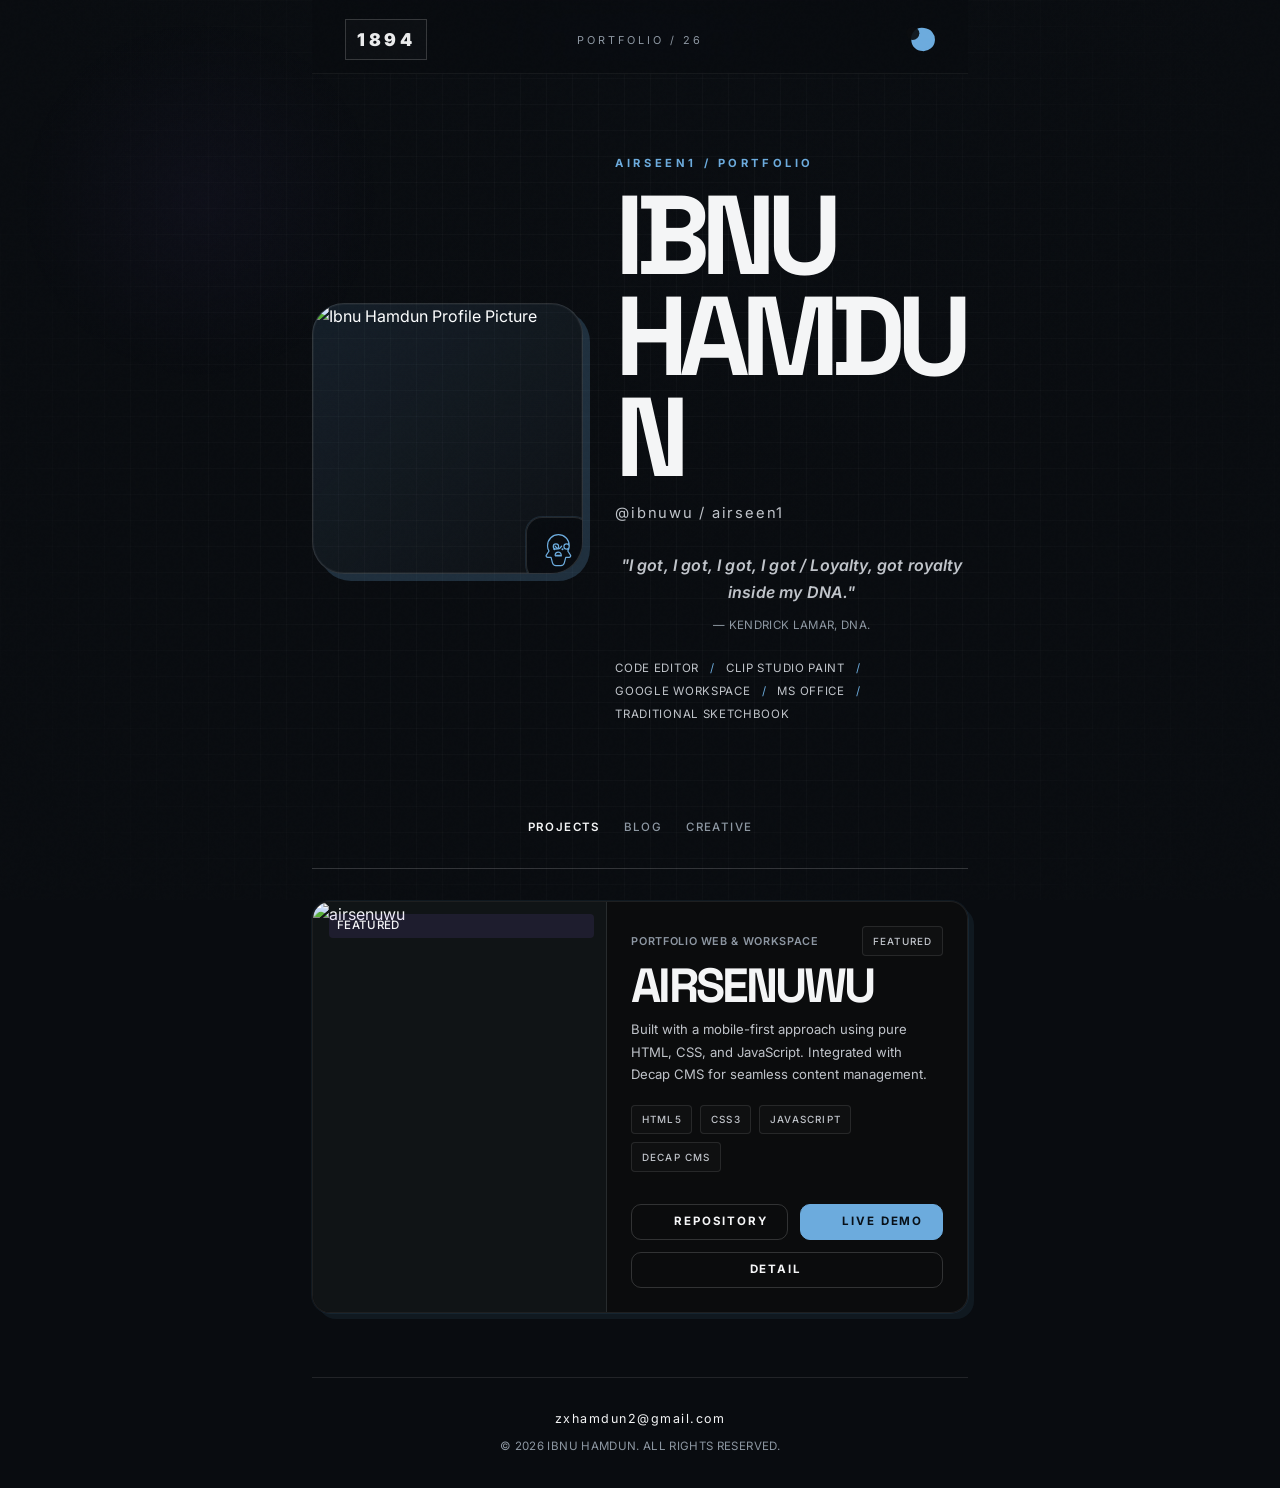
==== commit 3c37a301: "feat!: absolute brutalist UI refactor, Man City top tribute, large icon dock, custom pro modal & pro" ====
--- a/index.html
+++ b/index.html
@@ -25,13 +25,10 @@
   <!-- Favicon (Inline Minimal SVG) -->
   <link rel="icon" type="image/svg+xml" href="data:image/svg+xml,<svg xmlns=%22http://www.w3.org/2000/svg%22 viewBox=%220 0 100 100%22><rect width=%22100%22 height=%22100%22 rx=%2220%22 fill=%22%23050505%22/><text y=%2265%22 x=%2225%22 font-family=%22sans-serif%22 font-size=%2250%22 font-weight=%22bold%22 fill=%22%239b6dff%22>a</text></svg>">
 
-  <!-- Google Fonts — Inter -->
+  <!-- Google Fonts -->
   <link rel="preconnect" href="https://fonts.googleapis.com">
   <link rel="preconnect" href="https://fonts.gstatic.com" crossorigin>
-  <link href="https://fonts.googleapis.com/css2?family=Inter:wght@400;500;600;700&display=swap" rel="stylesheet">
-
-  <!-- Font Awesome 6 (for brand icons: Instagram, GitHub) -->
-  <link rel="stylesheet" href="https://cdnjs.cloudflare.com/ajax/libs/font-awesome/6.5.1/css/all.min.css" integrity="sha512-DTOQO9RWCH3ppGqcWaEA1BIZOC6xxalwEsw9c2QQeAIftl+Vegovlnee1c9QX4TctnWMn13TZye+giMm8e2LwA==" crossorigin="anonymous" referrerpolicy="no-referrer" />
+  <link href="https://fonts.googleapis.com/css2?family=Inter:wght@400;500;600;700;800;900&family=Space+Grotesk:wght@400;500;600;700&display=swap" rel="stylesheet">
 
   <!-- Styles -->
   <link rel="stylesheet" href="assets/css/variables.css">
@@ -43,92 +40,58 @@
 
   <!-- App Container -->
   <div class="container flex flex-col min-h-screen">
-    
-    <!-- Header / Navigation Shell -->
-    <header class="w-full mt-8 mb-6 fade-in delay-1" id="main-header">
-      <!-- Nav will be finalized in tabs & components -->
+    <header class="top-header" id="main-header">
+      <div class="brand-stamp">1894</div>
+      <div class="brand-center">PORTFOLIO / 26</div>
+      <div class="sky-moon" aria-label="Night mode">
+        <svg viewBox="0 0 56 56" role="img" aria-hidden="true">
+          <path d="M38.5 9.5A17 17 0 0 0 18 28.5a17.8 17.8 0 0 0 17.8 17.8 17 17 0 1 0 2.7-36.8Z" fill="currentColor"/>
+          <circle cx="20.2" cy="18.1" r="10.6" fill="#0b0d10" opacity="0.92"/>
+        </svg>
+      </div>
     </header>
 
-    <!-- Main Content -->
     <main class="flex-grow w-full">
-      <!-- Section: Hero -->
-      <section id="hero" class="w-full fade-in delay-1">
-        
-        <!-- Interactive Pixel Skull Mascot -->
-        <div class="skull-container fade-in delay-1" id="skull-container">
-          <canvas id="skull-canvas" class="skull-canvas" width="120" height="120"></canvas>
-        </div>
-
-        <!-- Heading Group -->
-        <div class="hero-meta mb-3 fade-in delay-2">
-          <div class="flex items-center justify-center gap-2 mb-1">
-            <h1 id="profile-name">Ibnu Hamdun</h1>
-          </div>
-          <span id="profile-nickname" class="hero-nickname">airseen1 &bull; ibnuwu</span>
-        </div>
-
-        <!-- Kendrick Lamar Lyric Bio -->
-        <blockquote class="hero-quote fade-in delay-2 my-5">
-          <p id="profile-quote" class="text-sm text-secondary italic fw-medium" style="max-width: 440px; margin-inline: auto; line-height: 1.6;">
-            "I got, I got, I got, I got / Loyalty, got royalty inside my DNA."
-          </p>
-          <cite id="profile-quote-source" class="text-xs text-tertiary block mt-1">— Kendrick Lamar, DNA.</cite>
-        </blockquote>
-
-        <!-- Primary Call To Actions -->
-        <div class="hero-actions flex justify-center gap-3 mb-6 fade-in delay-3">
-          <a href="#content-nav" id="cta-projects" class="btn btn-primary btn-hero">
-            <i data-lucide="layout-grid" class="icon-sm" aria-hidden="true"></i>
-            <span>View Projects</span>
-          </a>
-          <a href="mailto:zxhamdun2@gmail.com" class="btn btn-outline btn-hero">
-            <i data-lucide="mail" class="icon-sm" aria-hidden="true"></i>
-            <span>Contact</span>
-          </a>
-        </div>
-
-        <!-- Avatar + About Trigger (small, subtle) -->
-        <div class="hero-avatar-wrapper fade-in delay-3">
-          <img id="profile-avatar" src="assets/images/profile/avatar.svg" alt="Ibnu Hamdun Profile Picture" class="hero-avatar" width="104" height="104" decoding="async">
-          <button id="about-trigger" class="info-trigger-btn" aria-label="About airseen1" title="About airseen1">
-            <svg xmlns="http://www.w3.org/2000/svg" width="22" height="22" viewBox="0 0 24 24" fill="none" stroke="currentColor" stroke-width="1.75" stroke-linecap="round" stroke-linejoin="round" aria-hidden="true">
-              <path d="M12 2a8 8 0 0 0-8 8c0 2.5 1.2 4.7 3 6.1V19a2 2 0 0 0 2 2h6a2 2 0 0 0 2-2v-2.9c1.8-1.4 3-3.6 3-6.1a8 8 0 0 0-8-8z"/>
-              <circle cx="9" cy="10" r="1.5"/>
-              <circle cx="15" cy="10" r="1.5"/>
-              <path d="M10 17v2"/>
-              <path d="M14 17v2"/>
-            </svg>
-          </button>
-        </div>
-
-        <!-- Sleek Minimalist Icon Dock (Min 48px touch target size) -->
-        <div class="icon-dock flex flex-wrap justify-center items-center gap-4 my-6 fade-in delay-3" aria-label="Social &amp; Professional Profiles">
-          <a href="https://github.com/Ibnuwu" target="_blank" rel="noopener noreferrer" class="dock-icon-btn" aria-label="GitHub Profile" title="GitHub (@Ibnuwu)">
-            <i class="fa-brands fa-github" aria-hidden="true"></i>
-          </a>
-          <a href="https://linkedin.com/in/ibnu-hamdun" target="_blank" rel="noopener noreferrer" class="dock-icon-btn" aria-label="LinkedIn Profile" title="LinkedIn (Ibnu Hamdun)">
-            <i class="fa-brands fa-linkedin" aria-hidden="true"></i>
-          </a>
-          <a href="mailto:zxhamdun2@gmail.com" class="dock-icon-btn" aria-label="Email airseen1" title="Email (zxhamdun2@gmail.com)">
-            <i class="fa-solid fa-envelope" aria-hidden="true"></i>
-          </a>
-          <a href="https://www.instagram.com/airseen1" target="_blank" rel="noopener noreferrer" class="dock-icon-btn" aria-label="Instagram Profile" title="Instagram (@airseen1)">
-            <i class="fa-brands fa-instagram" aria-hidden="true"></i>
-          </a>
-          <a href="https://open.spotify.com/user/31ddwjupym4fqk5mhjflhzueko7q" target="_blank" rel="noopener noreferrer" class="dock-icon-btn" aria-label="Spotify Profile" title="Spotify (airseen1)">
-            <i class="fa-brands fa-spotify" aria-hidden="true"></i>
-          </a>
-          <a href="https://letterboxd.com/Ibnduch/" target="_blank" rel="noopener noreferrer" class="dock-icon-btn" aria-label="Letterboxd Profile" title="Letterboxd (Ibnduch)">
-            <i data-lucide="film" class="icon-md" aria-hidden="true"></i>
-          </a>
-          <a href="https://myanimelist.net/profile/Hamduncle" target="_blank" rel="noopener noreferrer" class="dock-icon-btn" aria-label="MyAnimeList Profile" title="MyAnimeList (Hamduncle)">
-            <i data-lucide="tv" class="icon-md" aria-hidden="true"></i>
-          </a>
-        </div>
-
+      <section id="hero" class="hero-panel fade-in delay-1">
+        <div class="profile-wrap">
+          <div class="profile-frame">
+            <img id="profile-avatar" src="assets/images/profile/avatar.svg" alt="Ibnu Hamdun Profile Picture" width="520" height="520" decoding="async">
+            <button id="about-trigger" class="profile-skull" aria-label="Open bio modal" title="Open bio" type="button">
+              <svg viewBox="0 0 180 180" aria-hidden="true">
+                <path d="M90 18c-14 0-27 5-37 15-10 10-16 23-16 38v5c0 8 3 15 7 22l-13 20c-3 5 1 11 7 11h16l7 27c2 8 9 13 17 13h24c8 0 15-5 17-13l7-27h16c6 0 10-6 7-11l-13-20c4-7 7-14 7-22v-5c0-15-6-28-16-38-10-10-23-15-37-15Zm-25 58c0-7 6-13 13-13s13 6 13 13-6 13-13 13-13-6-13-13Zm52 0c0-7 6-13 13-13s13 6 13 13-6 13-13 13-13-6-13-13Zm-27 27c-9 0-16 7-16 16h30c0-9-7-16-14-16Z" fill="none" stroke="currentColor" stroke-width="6" stroke-linecap="round" stroke-linejoin="round"/>
+                <path d="M74 74c6 9 12 13 16 13 4 0 10-4 16-13" fill="none" stroke="currentColor" stroke-width="6" stroke-linecap="round"/>
+                <circle cx="70" cy="89" r="5" fill="currentColor"/>
+                <circle cx="110" cy="89" r="5" fill="currentColor"/>
+                <path d="M76 122h28" fill="none" stroke="currentColor" stroke-width="6" stroke-linecap="round"/>
+              </svg>
+            </button>
+          </div>
+        </div>
+
+        <div class="hero-copy">
+          <p class="eyebrow" id="profile-nickname">AIRSEEN1 / PORTFOLIO</p>
+          <h1 id="profile-name">Ibnu Hamdun</h1>
+          <p class="hero-handle">@ibnuwu / airseen1</p>
+
+          <blockquote class="hero-quote">
+            <p id="profile-quote">"I got, I got, I got, I got / Loyalty, got royalty inside my DNA."</p>
+            <cite id="profile-quote-source">— Kendrick Lamar, DNA.</cite>
+          </blockquote>
+
+          <div class="tool-list" aria-label="Tools and software used">
+            <span>Code Editor</span>
+            <span class="sep">/</span>
+            <span>Clip Studio Paint</span>
+            <span class="sep">/</span>
+            <span>Google Workspace</span>
+            <span class="sep">/</span>
+            <span>MS Office</span>
+            <span class="sep">/</span>
+            <span>Traditional Sketchbook</span>
+          </div>
+        </div>
       </section>
 
-      <!-- Section: Navigation Tab Bar -->
       <section id="content-nav" class="w-full mt-8">
         <div class="tabs-container fade-in delay-4" role="tablist" aria-label="Portfolio Sections">
           <div class="tabs-wrapper flex justify-center">
@@ -145,28 +108,22 @@
         </div>
       </section>
 
-      <!-- Section: Dynamic Content Area -->
       <section id="tab-content" class="w-full mt-8" aria-live="polite">
-        
-        <!-- Tab Panel: Projects -->
         <div id="panel-projects" class="tab-panel active fade-in" role="tabpanel" aria-labelledby="tab-projects">
-          
           <div class="projects-section flex flex-col gap-8" id="projects-container">
-            
-            <!-- Single Featured Project: airsenuwu -->
             <div class="project-card featured-card card flex flex-col" data-slug="airsenuwu">
               <div class="project-thumbnail-wrapper">
-                <img src="assets/images/projects/project-featured.svg" alt="airsenuwu Portfolio Thumbnail" class="project-thumbnail" width="400" height="220" loading="lazy" decoding="async">
+                <img src="assets/images/projects/project-featured.svg" alt="airsenuwu Portfolio Thumbnail" class="project-thumbnail" width="800" height="480" loading="lazy" decoding="async">
                 <span class="project-status badge-completed">Featured</span>
               </div>
               <div class="project-content flex flex-col justify-between">
                 <div>
-                  <div class="flex items-center justify-between mb-2">
-                    <span class="project-category text-xs fw-semibold text-tertiary">Portfolio Web &amp; Workspace</span>
-                    <span class="pill">Completed</span>
+                  <div class="project-kicker-row flex items-center justify-between mb-2">
+                    <span class="project-category">Portfolio Web &amp; Workspace</span>
+                    <span class="project-badge">Completed</span>
                   </div>
-                  <h3 class="project-title text-xl fw-bold text-primary mb-2">airsenuwu</h3>
-                  <p class="project-description text-sm text-secondary mb-4">
+                  <h3 class="project-title">airsenuwu</h3>
+                  <p class="project-description">
                     Built with a mobile-first approach using pure HTML, CSS, and JavaScript. Integrated with Decap CMS for seamless content management.
                   </p>
                   <div class="project-tech-stack flex flex-wrap gap-2 mb-6">
@@ -177,83 +134,68 @@
                   </div>
                 </div>
                 <div class="project-links flex gap-3 flex-wrap">
+                  <a href="https://github.com/Ibnuwu/airsenuwu" target="_blank" rel="noopener noreferrer" class="btn btn-primary btn-sm-action" aria-label="Live Demo for airsenuwu">
+                    <span>Live Demo</span>
+                  </a>
                   <a href="https://github.com/Ibnuwu/airsenuwu" target="_blank" rel="noopener noreferrer" class="btn btn-outline btn-sm-action" aria-label="GitHub Repository for airsenuwu">
-                    <i data-lucide="github" class="icon-sm" aria-hidden="true"></i>
                     <span>Repository</span>
-                  </a>
-                  <a href="https://airsenuwu.is-a.dev" target="_blank" rel="noopener noreferrer" class="btn btn-primary btn-sm-action" aria-label="Live Demo for airsenuwu">
-                    <i data-lucide="external-link" class="icon-sm" aria-hidden="true"></i>
-                    <span>Live Demo</span>
                   </a>
                 </div>
               </div>
             </div>
-
-          </div>
-
-        </div>
-
-        <!-- Tab Panel: Blog -->
+          </div>
+        </div>
+
         <div id="panel-blog" class="tab-panel hidden fade-in" role="tabpanel" aria-labelledby="tab-blog" aria-hidden="true">
-          
           <div class="blog-section flex flex-col gap-6" id="blog-container">
-            <!-- Empty State Fallback -->
             <div class="empty-state card text-center p-8 flex flex-col items-center justify-center">
-              <i data-lucide="pen-tool" class="icon-lg text-tertiary mb-3" style="width:32px;height:32px;"></i>
               <h4 class="text-md fw-semibold text-primary mb-1">No Articles Published Yet</h4>
               <p class="text-xs text-secondary">Articles, technical notes, and reviews will appear here once published via Decap CMS.</p>
             </div>
           </div>
-
-        </div>
-
-        <!-- Tab Panel: Creative -->
+        </div>
+
         <div id="panel-creative" class="tab-panel hidden fade-in" role="tabpanel" aria-labelledby="tab-creative" aria-hidden="true">
-          
           <div class="creative-section flex flex-col gap-6">
             <div class="creative-grid" id="creative-container">
-              <!-- Empty State Fallback -->
               <div class="empty-state card text-center p-8 flex flex-col items-center justify-center" style="grid-column: 1 / -1;">
-                <i data-lucide="palette" class="icon-lg text-tertiary mb-3" style="width:32px;height:32px;"></i>
                 <h4 class="text-md fw-semibold text-primary mb-1">No Creative Works Uploaded Yet</h4>
                 <p class="text-xs text-secondary">Digital sketches, traditional sketchbook scans, and design assets will be displayed here.</p>
               </div>
             </div>
           </div>
-
-        </div>
-
+        </div>
       </section>
     </main>
 
-    <!-- Minimal Clean Footer (Email / Contact Link Only) -->
-    <footer class="footer-container py-6 border-t border-solid border-border mt-12 fade-in delay-5 text-center flex flex-col items-center gap-2 text-xs text-secondary" id="main-footer">
+    <footer class="footer-container py-6 fade-in delay-5 text-center flex flex-col items-center gap-2 text-xs text-secondary" id="main-footer">
+      <a href="mailto:zxhamdun2@gmail.com" class="footer-email">zxhamdun2@gmail.com</a>
       <p class="footer-copyright">&copy; 2026 Ibnu Hamdun. All rights reserved.</p>
-      <a href="mailto:zxhamdun2@gmail.com" class="text-tertiary hover:text-primary transition-colors font-mono">zxhamdun2@gmail.com</a>
     </footer>
-
-  </div>
-
-  <!-- Hidden About Experience Modal / Bottom Sheet -->
+  </div>
+
   <div id="about-modal" class="about-modal modal-hidden" role="dialog" aria-modal="true" aria-labelledby="about-title">
     <div class="about-modal-overlay" id="about-overlay"></div>
     <div class="about-modal-container">
-      <button class="about-modal-close" id="about-close" aria-label="Close About Modal">&times;</button>
+      <button class="about-modal-close" id="about-close" aria-label="Close About Modal" type="button">&times;</button>
       <div class="about-modal-body">
         <div class="about-header flex items-center gap-4 mb-6">
-          <img src="assets/images/profile/avatar.svg" alt="Ibnu Hamdun Profile" class="about-avatar" width="64" height="64" decoding="async">
+          <img src="assets/images/profile/avatar.svg" alt="Ibnu Hamdun Profile" class="about-avatar" width="72" height="72" decoding="async">
           <div>
-            <h2 id="about-title" class="text-lg fw-bold text-primary mb-1">Ibnu Hamdun</h2>
-            <span class="text-xs text-tertiary">airseen1 &bull; ibnuwu</span>
+            <p class="about-kicker">MANCHESTER CITY / INFORMATION SYSTEMS</p>
+            <h2 id="about-title">Ibnu Hamdun</h2>
           </div>
         </div>
         <div class="about-bio text-sm text-secondary flex flex-col gap-4">
-          <p class="leading-relaxed text-secondary">
-            Information Systems student, Tech Enthusiast, and a massive Manchester City fan. Living at the intersection of technology and visual storytelling—spending my days diving into software architecture and my nights sketching, exploring history, or watching City play.
+          <p>
+            I am a creative technologist, information systems student, and a fiercely loyal Manchester City supporter. My work sits between software craft, visual storytelling, and disciplined creative process.
           </p>
-          <div class="daily-tools-section pt-3 border-t border-solid border-border">
-            <span class="text-xs fw-semibold text-tertiary uppercase tracking-wider block mb-2">Daily Tools</span>
-            <p class="text-xs text-secondary font-mono leading-relaxed">
+          <p>
+            I build with clarity, sketch with intent, and treat every screen like a composition. Whether I am coding interfaces, exploring design systems, or chasing the next matchday ritual, I move with the same energy: focused, loud, and precise.
+          </p>
+          <div class="daily-tools-section">
+            <span class="daily-tools-title">Daily Tools</span>
+            <p>
               Code Editor / Clip Studio Paint / Google Workspace / MS Office / Traditional Sketchbook
             </p>
           </div>
--- a/assets/css/variables.css
+++ b/assets/css/variables.css
@@ -1,91 +1,78 @@
 /* ==========================================================
    variables.css — Design Tokens for airseen1 Portfolio
-   Redesigned: Minimal Dark Creative + Purple Accent
+   Brutalist / Minimal / Sky Blue Edition
    ========================================================== */
 
 :root {
-  /* --- Brand Colors (Near-Black + Purple Accent) --- */
-  --bg-primary: #050505;
-  --bg-secondary: #0a0a0a;
-  --bg-card: #0d0d0d;
-  --bg-elevated: #111111;
-  --bg-overlay: rgba(0, 0, 0, 0.88);
+  --bg-primary: #090c10;
+  --bg-secondary: #101416;
+  --bg-card: #0d0d0e;
+  --bg-elevated: #12171c;
+  --bg-overlay: rgba(6, 9, 12, 0.78);
 
-  --text-primary: #f0f0f0;
-  --text-secondary: #808080;
-  --text-tertiary: #555555;
+  --text-primary: #f4f5f6;
+  --text-secondary: #c0c4ca;
+  --text-tertiary: #8d97a2;
 
-  --border: #1a1a1a;
-  --border-hover: #2a2a2a;
-  --border-active: #3a3a3a;
+  --border: rgba(255, 255, 255, 0.1);
+  --border-strong: rgba(255, 255, 255, 0.18);
+  --border-hover: rgba(108, 171, 221, 0.32);
 
-  /* --- Purple Accent System --- */
-  --accent: #9b6dff;
-  --accent-hover: #b08aff;
-  --accent-dim: #7c52e6;
-  --accent-subtle: rgba(155, 109, 255, 0.08);
-  --accent-glow: rgba(155, 109, 255, 0.15);
-  --accent-glow-hover: rgba(155, 109, 255, 0.25);
-  --accent-solid: #9b6dff;
-  --accent-solid-hover: #b08aff;
-  --accent-border: rgba(155, 109, 255, 0.2);
+  --sky: #6CABDD;
+  --sky-strong: #4d8ec5;
+  --sky-soft: rgba(108, 171, 221, 0.16);
+  --sky-soft-strong: rgba(108, 171, 221, 0.28);
 
-  /* --- Typography --- */
-  --font-family: 'Inter', system-ui, -apple-system, BlinkMacSystemFont, 'Segoe UI', Roboto, sans-serif;
-  --font-mono: 'JetBrains Mono', 'Fira Code', 'Cascadia Code', monospace;
+  --bg-grid: rgba(255, 255, 255, 0.03);
+  --shadow-brutal: 7px 7px 0 rgba(108, 171, 221, 0.22);
 
-  --fs-xs: 0.75rem;    /* 12px */
-  --fs-sm: 0.875rem;   /* 14px */
-  --fs-base: 1rem;     /* 16px */
-  --fs-md: 1.125rem;   /* 18px */
-  --fs-lg: 1.25rem;    /* 20px */
-  --fs-xl: 1.5rem;     /* 24px */
-  --fs-2xl: 2rem;      /* 32px */
-  --fs-3xl: 2.5rem;    /* 40px */
-  --fs-4xl: 3.5rem;    /* 56px */
+  --font-family: 'Inter', 'Segoe UI', sans-serif;
+  --font-display: 'Space Grotesk', 'Arial Black', sans-serif;
+  --font-mono: 'JetBrains Mono', 'Fira Code', monospace;
+
+  --fs-xs: 0.72rem;
+  --fs-sm: 0.82rem;
+  --fs-base: 1rem;
+  --fs-md: 1.125rem;
+  --fs-lg: 1.5rem;
+  --fs-xl: 2rem;
+  --fs-2xl: 2.7rem;
+  --fs-3xl: 4.2rem;
+  --fs-4xl: 5.5rem;
 
   --fw-regular: 400;
   --fw-medium: 500;
   --fw-semibold: 600;
   --fw-bold: 700;
+  --fw-black: 900;
 
-  --lh-tight: 1.15;
+  --lh-tight: 0.95;
   --lh-normal: 1.5;
   --lh-relaxed: 1.7;
 
-  /* --- Spacing --- */
-  --space-1: 0.25rem;  /* 4px */
-  --space-2: 0.5rem;   /* 8px */
-  --space-3: 0.75rem;  /* 12px */
-  --space-4: 1rem;     /* 16px */
-  --space-5: 1.25rem;  /* 20px */
-  --space-6: 1.5rem;   /* 24px */
-  --space-8: 2rem;     /* 32px */
-  --space-10: 2.5rem;  /* 40px */
-  --space-12: 3rem;    /* 48px */
-  --space-16: 4rem;    /* 64px */
-  --space-20: 5rem;    /* 80px */
-  --space-24: 6rem;    /* 96px */
+  --space-1: 0.25rem;
+  --space-2: 0.5rem;
+  --space-3: 0.75rem;
+  --space-4: 1rem;
+  --space-5: 1.25rem;
+  --space-6: 1.5rem;
+  --space-8: 2rem;
+  --space-10: 2.5rem;
+  --space-12: 3rem;
+  --space-16: 4rem;
+  --space-20: 5rem;
+  --space-24: 6rem;
 
-  /* --- Border Radius --- */
   --radius-xs: 4px;
-  --radius-sm: 6px;
-  --radius-md: 10px;
-  --radius-lg: 14px;
-  --radius-xl: 20px;
+  --radius-sm: 10px;
+  --radius-md: 18px;
+  --radius-lg: 24px;
   --radius-full: 9999px;
 
-  /* --- Shadows & Transitions --- */
-  --shadow-sm: 0 1px 3px rgba(0, 0, 0, 0.4);
-  --shadow-md: 0 4px 12px rgba(0, 0, 0, 0.4);
-  --shadow-lg: 0 8px 24px rgba(0, 0, 0, 0.5);
-  --shadow-accent: 0 0 20px rgba(155, 109, 255, 0.06);
+  --transition-fast: 140ms ease;
+  --transition-normal: 220ms ease;
+  --transition-slow: 420ms cubic-bezier(0.16, 1, 0.3, 1);
 
-  --transition-fast: 150ms cubic-bezier(0.4, 0, 0.2, 1);
-  --transition-normal: 250ms cubic-bezier(0.4, 0, 0.2, 1);
-  --transition-slow: 400ms cubic-bezier(0.4, 0, 0.2, 1);
-
-  /* --- Layout --- */
-  --container-max: 680px;
-  --container-padding: var(--space-5);
+  --container-max: 1100px;
+  --container-padding: 1.25rem;
 }
--- a/assets/css/base.css
+++ b/assets/css/base.css
@@ -28,12 +28,28 @@
   font-weight: var(--fw-regular);
   line-height: var(--lh-normal);
   color: var(--text-primary);
-  background-color: var(--bg-primary);
+  background:
+    linear-gradient(180deg, rgba(9, 12, 16, 0.96), rgba(9, 12, 16, 1)),
+    radial-gradient(circle at top, rgba(108, 171, 221, 0.18), transparent 38%),
+    var(--bg-primary);
   -webkit-font-smoothing: antialiased;
   -moz-osx-font-smoothing: grayscale;
   width: 100%;
+  min-height: 100vh;
   max-width: 100vw;
   overflow-x: hidden;
+}
+
+body::before {
+  content: "";
+  position: fixed;
+  inset: 0;
+  background-image:
+    linear-gradient(rgba(255,255,255,0.025) 1px, transparent 1px),
+    linear-gradient(90deg, rgba(255,255,255,0.025) 1px, transparent 1px);
+  background-size: 26px 26px;
+  mask-image: radial-gradient(circle at center, black 45%, transparent 100%);
+  pointer-events: none;
 }
 
 .container, .card, .project-card, .tab-panel, .hero-quote, .icon-dock {
--- a/assets/css/components.css
+++ b/assets/css/components.css
@@ -4,260 +4,585 @@
    ========================================================== */
 
 /* ==========================================================
-   PIXEL SKULL MASCOT
+   components.css — Brutalist portfolio system
    ========================================================== */
-.skull-container {
+
+.top-header {
+  position: sticky;
+  top: 0;
+  z-index: 50;
+  display: grid;
+  grid-template-columns: 1fr auto 1fr;
+  align-items: center;
+  padding: 1.2rem 5% 0.8rem;
+  backdrop-filter: blur(6px);
+  background: rgba(9, 12, 16, 0.72);
+  border-bottom: 1px solid rgba(255,255,255,0.05);
+}
+
+.brand-stamp,
+.brand-center {
+  font-family: var(--font-family);
+  text-transform: uppercase;
+  letter-spacing: 0.2em;
+}
+
+.brand-stamp {
+  justify-self: start;
+  font-size: 1.1rem;
+  font-weight: 900;
+  color: var(--text-primary);
+  opacity: 0.96;
+  border: 1px solid rgba(255,255,255,0.18);
+  padding: 0.4rem 0.7rem;
+  background: rgba(255,255,255,0.02);
+}
+
+.brand-center {
+  justify-self: center;
+  font-size: 0.68rem;
+  color: var(--text-tertiary);
+  letter-spacing: 0.28em;
+}
+
+.sky-moon {
+  justify-self: end;
+  width: 2.2rem;
+  height: 2.2rem;
+  display: grid;
+  place-items: center;
+  color: var(--sky);
+  animation: floatMoon 6s ease-in-out infinite;
+}
+
+.sky-moon svg {
+  width: 100%;
+  height: 100%;
+  display: block;
+}
+
+@keyframes floatMoon {
+  0%, 100% { transform: translateY(0) rotate(0deg); }
+  50% { transform: translateY(-8px) rotate(-6deg); }
+}
+
+.hero-panel {
+  display: grid;
+  gap: 2rem;
+  padding: 3.5rem 0 1.5rem;
+  align-items: center;
+}
+
+.profile-wrap {
+  display: flex;
+  justify-content: center;
+}
+
+.profile-frame {
   position: relative;
-  width: 120px;
-  height: 120px;
-  margin: 0 auto var(--space-8);
-  cursor: default;
-}
-
-.skull-canvas {
+  width: min(76vw, 23rem);
+  aspect-ratio: 1;
+  border-radius: 2rem;
+  border: 1px solid rgba(255,255,255,0.12);
+  background: linear-gradient(135deg, rgba(108, 171, 221, 0.12), rgba(255,255,255,0.02));
+  box-shadow: inset 0 0 0 1px rgba(255,255,255,0.04), var(--shadow-brutal);
+  overflow: hidden;
+}
+
+.profile-frame img {
+  width: 100%;
+  height: 100%;
+  object-fit: cover;
+  filter: contrast(1.08) saturate(0.95);
+}
+
+.profile-skull {
+  position: absolute;
+  right: -0.5rem;
+  bottom: -0.5rem;
+  width: 4rem;
+  height: 4rem;
+  display: grid;
+  place-items: center;
+  border-radius: 1rem;
+  border: 1px solid rgba(255,255,255,0.12);
+  background: rgba(9,12,16,0.88);
+  color: var(--sky);
+  transform-origin: center;
+  transition: transform var(--transition-normal), box-shadow var(--transition-normal), color var(--transition-normal);
+  box-shadow: 0 0 0 1px rgba(108,171,221,0.14);
+}
+
+.profile-skull:hover,
+.profile-skull:focus-visible {
+  transform: rotate(15deg) scale(1.1);
+  color: #dfefff;
+  box-shadow: 0 0 0 1px rgba(108,171,221,0.24), 0 10px 20px rgba(108,171,221,0.12);
+}
+
+.profile-skull svg {
+  width: 2.3rem;
+  height: 2.3rem;
   display: block;
-  image-rendering: pixelated;
-  image-rendering: crisp-edges;
-  width: 120px;
-  height: 120px;
-}
-
-/* --- Hero Section --- */
-#hero {
-  padding-block: var(--space-12) var(--space-8);
-  display: flex;
-  flex-direction: column;
-  align-items: center;
+}
+
+.hero-copy {
   text-align: center;
-  min-height: 60vh;
-  justify-content: center;
-}
-
-.hero-avatar-wrapper {
-  position: relative;
-  width: 104px;
-  height: 104px;
-  margin-bottom: var(--space-6);
-}
-
-.hero-avatar {
-  width: 104px;
-  height: 104px;
-  border-radius: var(--radius-full);
-  border: 1px solid var(--border);
-  background-color: var(--bg-secondary);
-  object-fit: cover;
-  transition: border-color var(--transition-normal),
-              transform var(--transition-slow);
-}
-
-.hero-avatar-wrapper:hover .hero-avatar {
-  border-color: var(--accent-border);
-  transform: scale(1.03);
-}
-
-/* Skull Icon Trigger on Hero Avatar */
-.info-trigger-btn {
-  position: absolute;
-  bottom: 0;
-  right: 0;
-  width: 34px;
-  height: 34px;
-  border-radius: var(--radius-full);
-  background-color: var(--bg-card);
-  border: 1px solid var(--border);
-  color: var(--accent);
-  display: flex;
-  align-items: center;
-  justify-content: center;
-  cursor: pointer;
-  transition: all var(--transition-fast);
-  box-sizing: border-box;
-}
-
-.info-trigger-btn:hover {
-  border-color: var(--accent-border);
-  background-color: var(--bg-elevated);
-  color: var(--accent-hover);
-  transform: scale(1.1);
-  transition: all 0.2s ease;
-}
-
-.info-trigger-btn svg {
-  width: 18px;
-  height: 18px;
-  stroke: currentColor;
-}
-
-/* Minimalist Icon Dock (Min 48px Touch Targets) */
-.icon-dock {
+}
+
+.eyebrow {
+  margin-bottom: 0.8rem;
+  font-size: 0.7rem;
+  letter-spacing: 0.32em;
+  text-transform: uppercase;
+  color: var(--sky);
+  font-weight: 700;
+}
+
+.hero-copy h1 {
+  margin: 0;
+  font-family: var(--font-display);
+  font-size: clamp(3rem, 10vw, 7rem);
+  line-height: 0.9;
+  letter-spacing: -0.08em;
+  font-weight: 900;
+  text-transform: uppercase;
+}
+
+.hero-handle {
+  margin-top: 0.8rem;
+  font-size: 0.92rem;
+  letter-spacing: 0.12em;
+  text-transform: lowercase;
+  color: var(--text-secondary);
+}
+
+.hero-quote {
+  max-width: 42rem;
+  margin: 1.7rem auto 0;
+  padding: 0 0.5rem;
+  font-style: italic;
+  color: var(--text-primary);
+}
+
+.hero-quote p {
+  font-size: clamp(0.9rem, 2vw, 1.35rem);
+  line-height: 1.55;
+  font-weight: 600;
+}
+
+.hero-quote cite {
+  display: block;
+  margin-top: 0.7rem;
+  font-size: 0.72rem;
+  color: var(--text-tertiary);
+  font-style: normal;
+  letter-spacing: 0.12em;
+  text-transform: uppercase;
+}
+
+.tool-list {
   display: flex;
   flex-wrap: wrap;
   justify-content: center;
   align-items: center;
-  gap: var(--space-3);
-  width: 100%;
-  max-width: 100%;
-  box-sizing: border-box;
+  gap: 0.35rem 0.7rem;
+  margin-top: 1.6rem;
+  color: var(--text-secondary);
+  font-size: 0.72rem;
+  letter-spacing: 0.06em;
+  text-transform: uppercase;
+}
+
+.tool-list .sep {
+  color: var(--sky);
+}
+
+.tabs-container {
+  width: 100%;
+}
+
+.tabs-wrapper {
+  display: flex;
+  justify-content: center;
+  gap: 0.75rem;
+  flex-wrap: wrap;
+  padding-bottom: 1rem;
+  border-bottom: 1px solid rgba(255,255,255,0.08);
+}
+
+.tab-btn {
+  position: relative;
+  padding: 0.9rem 0.9rem 1rem;
+  min-height: 3rem;
+  border: none;
+  background: transparent;
+  color: var(--text-tertiary);
+  font-size: 0.76rem;
+  letter-spacing: 0.26em;
+  font-weight: 700;
+  text-transform: uppercase;
+  transition: color var(--transition-normal), transform var(--transition-fast);
+}
+
+.tab-btn:hover,
+.tab-btn[aria-selected="true"] {
+  color: var(--text-primary);
+}
+
+.tab-btn::after {
+  content: "";
+  position: absolute;
+  left: 0;
+  right: 0;
+  bottom: 0;
+  height: 2px;
+  background: var(--sky);
+  transform: scaleX(0);
+  transform-origin: center;
+  transition: transform var(--transition-normal);
+}
+
+.tab-btn:hover::after,
+.tab-btn[aria-selected="true"]::after {
+  transform: scaleX(1);
+}
+
+.project-card {
+  background: rgba(13, 13, 14, 0.9);
+  border: 1px solid rgba(255,255,255,0.08);
+  box-shadow: 0 0 0 1px rgba(108,171,221,0.08), 6px 6px 0 rgba(108,171,221,0.08);
+  overflow: hidden;
+}
+
+.project-thumbnail-wrapper {
+  position: relative;
+  border-bottom: 1px solid rgba(255,255,255,0.08);
+  background: rgba(255,255,255,0.02);
+}
+
+.project-thumbnail {
+  width: 100%;
+  display: block;
+  aspect-ratio: 16 / 10;
+  object-fit: cover;
+}
+
+.project-status {
+  position: absolute;
+  left: 1rem;
+  top: 1rem;
+  display: inline-flex;
+  align-items: center;
+  padding: 0.35rem 0.6rem;
+  background: rgba(108, 171, 221, 0.16);
+  border: 1px solid rgba(108,171,221,0.35);
+  color: var(--sky);
+  font-size: 0.62rem;
+  letter-spacing: 0.18em;
+  text-transform: uppercase;
+}
+
+.project-content {
+  padding: 1.3rem 1.1rem 1.25rem;
+}
+
+.project-kicker-row {
+  gap: 0.5rem;
+}
+
+.project-category {
+  color: var(--text-tertiary);
+  font-size: 0.68rem;
+  letter-spacing: 0.14em;
+  text-transform: uppercase;
+}
+
+.project-badge {
+  border: 1px solid rgba(255,255,255,0.12);
+  padding: 0.25rem 0.56rem;
+  font-size: 0.62rem;
+  letter-spacing: 0.1em;
+  text-transform: uppercase;
+  color: var(--text-secondary);
+  background: rgba(255,255,255,0.015);
+}
+
+.project-title {
+  font-size: clamp(2rem, 5vw, 3rem);
+  font-weight: 900;
+  font-family: var(--font-display);
+  line-height: 0.9;
+  letter-spacing: -0.06em;
+  text-transform: uppercase;
+  margin: 0.2rem 0 0.7rem;
+}
+
+.project-description {
+  color: var(--text-secondary);
+  line-height: 1.7;
+  margin-bottom: 1.2rem;
+}
+
+.pill {
+  display: inline-flex;
+  align-items: center;
+  padding: 0.4rem 0.6rem;
+  font-size: 0.62rem;
+  letter-spacing: 0.12em;
+  text-transform: uppercase;
+  color: var(--text-secondary);
+  background: rgba(255,255,255,0.02);
+  border: 1px solid rgba(255,255,255,0.1);
+}
+
+.project-links {
+  margin-top: 0.5rem;
+}
+
+.btn {
+  display: inline-flex;
+  align-items: center;
+  justify-content: center;
+  min-height: 3rem;
+  padding: 0.85rem 1.2rem;
+  border: 1.5px solid rgba(255,255,255,0.16);
+  font-size: 0.72rem;
+  letter-spacing: 0.16em;
+  text-transform: uppercase;
+  transition: transform var(--transition-fast), box-shadow var(--transition-fast), background var(--transition-fast), color var(--transition-fast);
+  font-weight: 700;
+}
+
+.btn:hover,
+.btn:focus-visible {
+  transform: translate(-3px, -3.5px);
+  box-shadow: 4px 4px 0 var(--sky);
+}
+
+.btn-primary {
+  background: var(--sky);
+  border-color: var(--sky);
+  color: #081018;
+}
+
+.btn-outline {
+  background: transparent;
+  color: var(--text-primary);
+}
+
+.icon-dock {
+  display: flex;
+  flex-wrap: wrap;
+  justify-content: center;
+  gap: 0.75rem;
+  margin-top: 1.5rem;
 }
 
 .dock-icon-btn {
+  width: 3.2rem;
+  height: 3.2rem;
+  min-width: 3rem;
+  min-height: 3rem;
   display: inline-flex;
   align-items: center;
   justify-content: center;
-  width: 44px;
-  height: 44px;
-  min-width: 44px;
-  min-height: 44px;
-  border-radius: var(--radius-sm);
-  background-color: transparent;
-  border: 1px solid var(--border);
-  color: var(--text-tertiary);
-  font-size: 1.05rem;
-  text-decoration: none;
-  transition: all var(--transition-normal);
-  -webkit-tap-highlight-color: transparent;
-  box-sizing: border-box;
-}
-
-.dock-icon-btn:hover {
-  color: var(--accent);
-  border-color: var(--accent-border);
-  transform: translateY(-2px);
-}
-
-.dock-icon-btn:active {
-  transform: translateY(0);
-}
-
+  border: 1px solid rgba(255,255,255,0.08);
+  background: rgba(255,255,255,0.03);
+  color: var(--text-primary);
+  border-radius: 0.9rem;
+  transition: transform var(--transition-fast), box-shadow var(--transition-fast), border-color var(--transition-fast), color var(--transition-fast);
+}
+
+.dock-icon-btn:hover,
+.dock-icon-btn:focus-visible {
+  transform: translate(-3px, -3.5px);
+  box-shadow: 4px 4px 0 var(--sky);
+  color: var(--sky);
+  border-color: rgba(108,171,221,0.3);
+}
+
+.dock-icon-btn i,
 .dock-icon-btn svg {
-  width: 18px;
-  height: 18px;
-  stroke-width: 1.5px;
-}
-
-/* Buttons */
-.btn-hero {
-  min-height: 42px;
-  padding-inline: var(--space-5);
-  font-size: var(--fs-sm);
-  letter-spacing: 0.02em;
-}
-
-/* --- Hidden Modals Utility --- */
-.modal-hidden {
-  display: none !important;
-}
-
-/* --- Hidden About Modal / Mobile Bottom Sheet --- */
+  font-size: 1.1rem;
+}
+
 .about-modal {
   position: fixed;
   inset: 0;
-  z-index: 2100;
-  display: flex;
-  align-items: flex-end;
+  z-index: 1000;
+  display: flex;
+  align-items: center;
   justify-content: center;
-  opacity: 1;
-  visibility: visible;
-  transition: opacity var(--transition-normal), visibility var(--transition-normal);
-}
-
-@media (min-width: 640px) {
-  .about-modal {
-    align-items: center;
-  }
-}
-
-.about-modal.modal-hidden {
-  display: none !important;
-  opacity: 0;
-  visibility: hidden;
-  pointer-events: none;
 }
 
 .about-modal-overlay {
   position: absolute;
   inset: 0;
-  background-color: var(--bg-overlay);
+  background: rgba(6, 9, 12, 0.82);
 }
 
 .about-modal-container {
   position: relative;
-  width: 100%;
-  max-width: 480px;
-  background-color: var(--bg-card);
-  border: 1px solid var(--border);
-  border-radius: var(--radius-lg) var(--radius-lg) 0 0;
-  padding: var(--space-6);
-  z-index: 2110;
-  max-height: 85vh;
-  overflow-y: auto;
-  transform: translateY(0);
-  transition: transform var(--transition-normal);
-}
-
-@media (min-width: 640px) {
-  .about-modal-container {
-    border-radius: var(--radius-lg);
-    margin-inline: var(--space-4);
-  }
-}
-
-.about-modal.modal-hidden .about-modal-container {
-  transform: translateY(20px);
+  z-index: 1;
+  width: min(90vw, 42rem);
+  background: rgba(11, 14, 18, 0.96);
+  border: 1px solid rgba(255,255,255,0.1);
+  box-shadow: 0 0 0 1px rgba(108,171,221,0.18), 12px 12px 0 rgba(108,171,221,0.12);
+  padding: 2rem 1.5rem 1.5rem;
+  transform: scale(1);
+  transition: transform var(--transition-normal), opacity var(--transition-normal);
+}
+
+.about-modal.modal-hidden {
+  display: none;
 }
 
 .about-modal-close {
   position: absolute;
-  top: var(--space-4);
-  right: var(--space-4);
-  width: 30px;
-  height: 30px;
-  border-radius: var(--radius-sm);
-  background: transparent;
-  border: 1px solid var(--border);
+  top: 0.8rem;
+  right: 0.8rem;
+  width: 2.3rem;
+  height: 2.3rem;
+  border: 1px solid rgba(255,255,255,0.12);
+  background: rgba(255,255,255,0.02);
+  color: var(--text-primary);
+  font-size: 1.3rem;
+}
+
+.about-header {
+  display: flex;
+  align-items: center;
+  gap: 1rem;
+  margin-bottom: 1.5rem;
+}
+
+.about-avatar {
+  width: 4.5rem;
+  height: 4.5rem;
+  border-radius: 1.25rem;
+  border: 1px solid rgba(255,255,255,0.1);
+}
+
+.about-kicker {
+  margin-bottom: 0.35rem;
+  color: var(--sky);
+  font-size: 0.62rem;
+  letter-spacing: 0.2em;
+  text-transform: uppercase;
+}
+
+.about-header h2 {
+  font-size: clamp(1.8rem, 4vw, 3rem);
+  font-family: var(--font-display);
+  letter-spacing: -0.06em;
+  text-transform: uppercase;
+}
+
+.about-bio p {
+  color: var(--text-secondary);
+  line-height: 1.8;
+}
+
+.daily-tools-section {
+  margin-top: 1rem;
+  padding-top: 1rem;
+  border-top: 1px solid rgba(255,255,255,0.08);
+}
+
+.daily-tools-title {
+  display: block;
+  margin-bottom: 0.5rem;
   color: var(--text-tertiary);
-  font-size: 1.25rem;
-  display: flex;
-  align-items: center;
-  justify-content: center;
-  cursor: pointer;
-  transition: all var(--transition-fast);
-}
-
-.about-modal-close:hover {
-  color: var(--text-primary);
-  border-color: var(--border-hover);
-}
-
-.about-avatar {
-  border-radius: var(--radius-full);
-  border: 1px solid var(--border);
-  object-fit: cover;
-}
-
-.hero-meta {
-  line-height: var(--lh-tight);
-}
-
-.hero-meta h1 {
-  font-size: var(--fs-2xl);
-  font-weight: var(--fw-bold);
-  letter-spacing: -0.04em;
-  color: var(--text-primary);
-}
-
-.hero-meta span,
-.hero-nickname {
-  font-size: var(--fs-sm);
+  font-size: 0.66rem;
+  letter-spacing: 0.18em;
+  text-transform: uppercase;
+}
+
+.daily-tools-section p {
+  color: var(--text-primary);
+  font-size: 0.78rem;
+  letter-spacing: 0.05em;
+  text-transform: uppercase;
+}
+
+.footer-container {
+  padding: 2rem 0 2.5rem;
+  text-align: center;
+}
+
+.footer-email {
+  color: var(--text-primary);
+  font-size: 0.78rem;
+  letter-spacing: 0.12em;
+  text-transform: lowercase;
+}
+
+.footer-copyright {
   color: var(--text-tertiary);
+  font-size: 0.68rem;
   letter-spacing: 0.08em;
-  display: block;
-  text-transform: uppercase;
-  font-weight: var(--fw-medium);
-}
-
-/* Quote / Bio blockquote */
+  text-transform: uppercase;
+}
+
+@media (min-width: 768px) {
+  .hero-panel {
+    grid-template-columns: minmax(260px, 1fr) minmax(0, 1.3fr);
+    padding-top: 4.8rem;
+  }
+
+  .profile-frame {
+    width: min(26rem, 100%);
+  }
+
+  .hero-copy {
+    text-align: left;
+  }
+
+  .tool-list,
+  .hero-quote {
+    justify-content: flex-start;
+    margin-left: 0;
+  }
+
+  .hero-quote {
+    margin-top: 1.6rem;
+    padding-left: 0;
+  }
+
+  .featured-card {
+    display: grid;
+    grid-template-columns: minmax(0, 1.05fr) minmax(0, 0.95fr);
+  }
+
+  .project-thumbnail-wrapper {
+    border-right: 1px solid rgba(255,255,255,0.08);
+    border-bottom: none;
+  }
+}
+
+@media (max-width: 480px) {
+  .brand-center {
+    font-size: 0.58rem;
+    letter-spacing: 0.18em;
+  }
+
+  .brand-stamp {
+    font-size: 0.9rem;
+  }
+
+  .tab-btn {
+    letter-spacing: 0.14em;
+  }
+
+  .btn {
+    width: 100%;
+  }
+
+  .project-links {
+    flex-direction: column;
+  }
+}
 .hero-quote {
   max-width: 380px;
   margin-inline: auto;
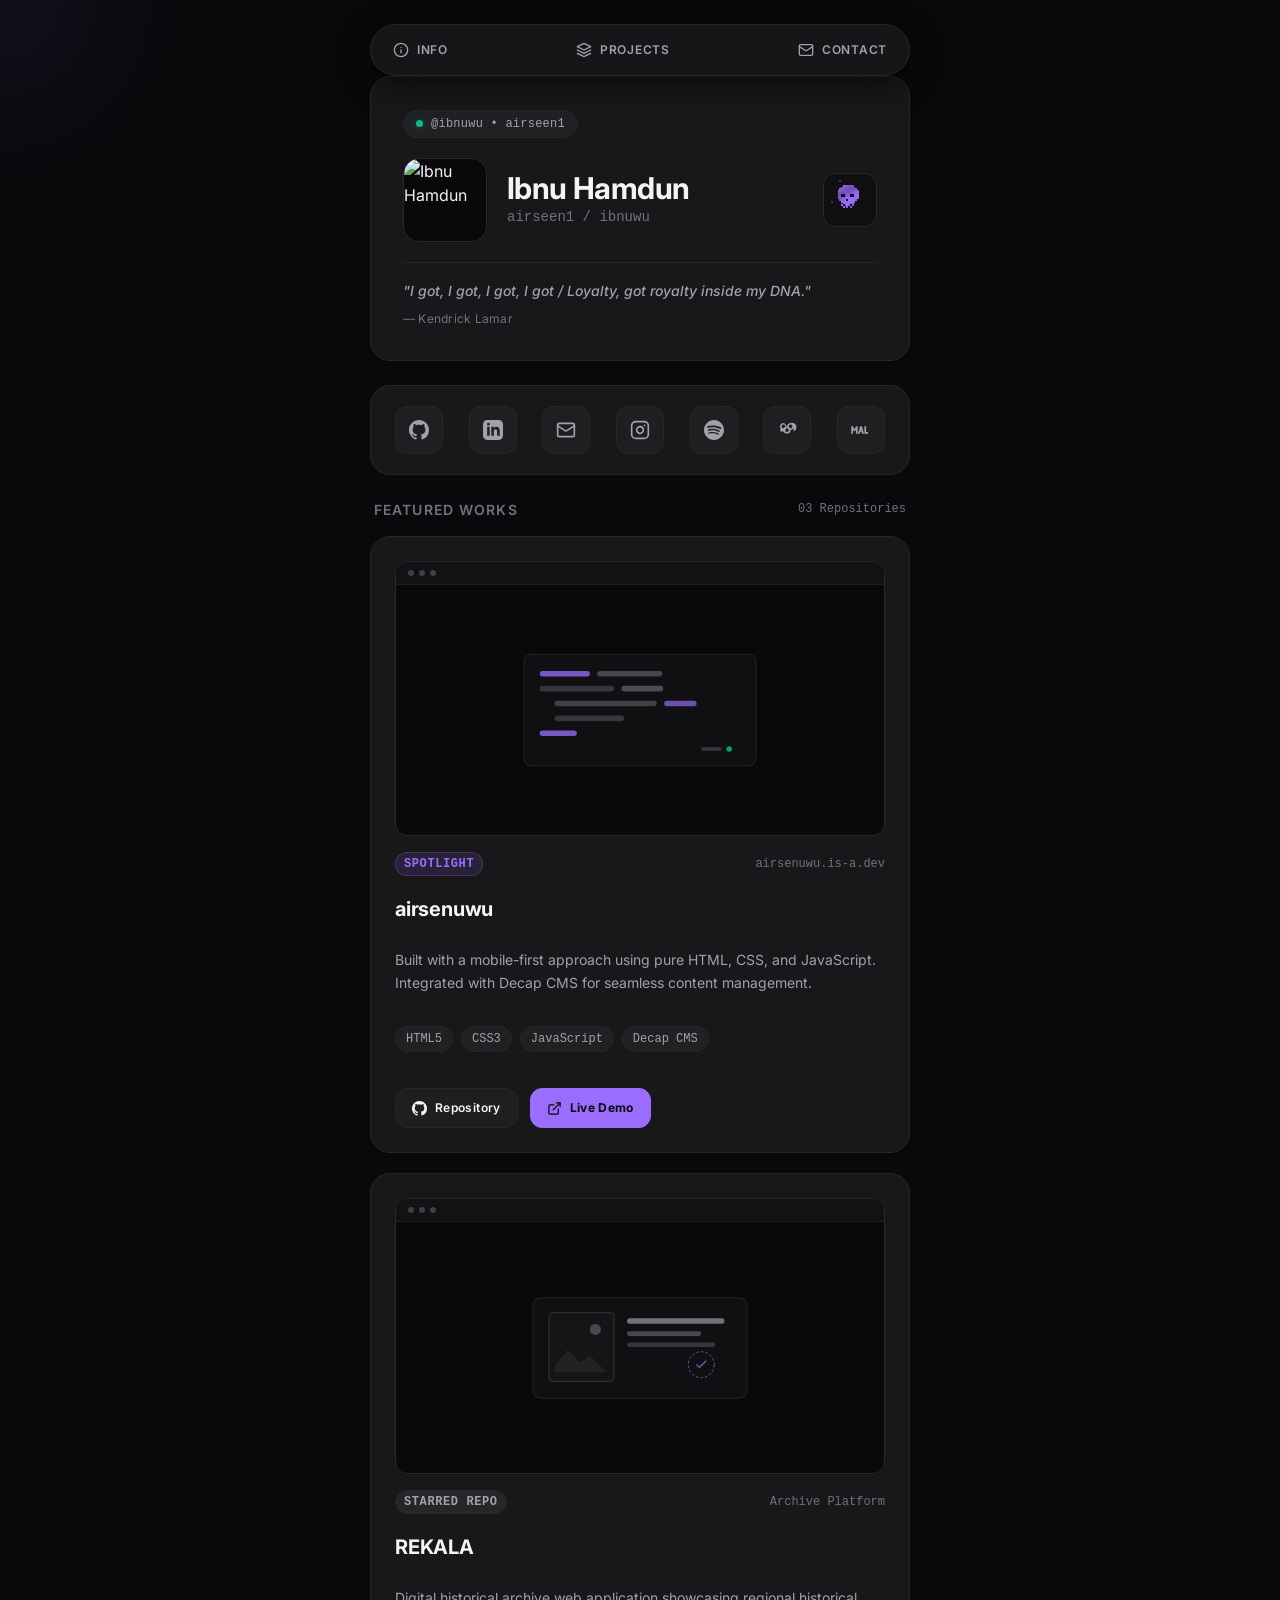
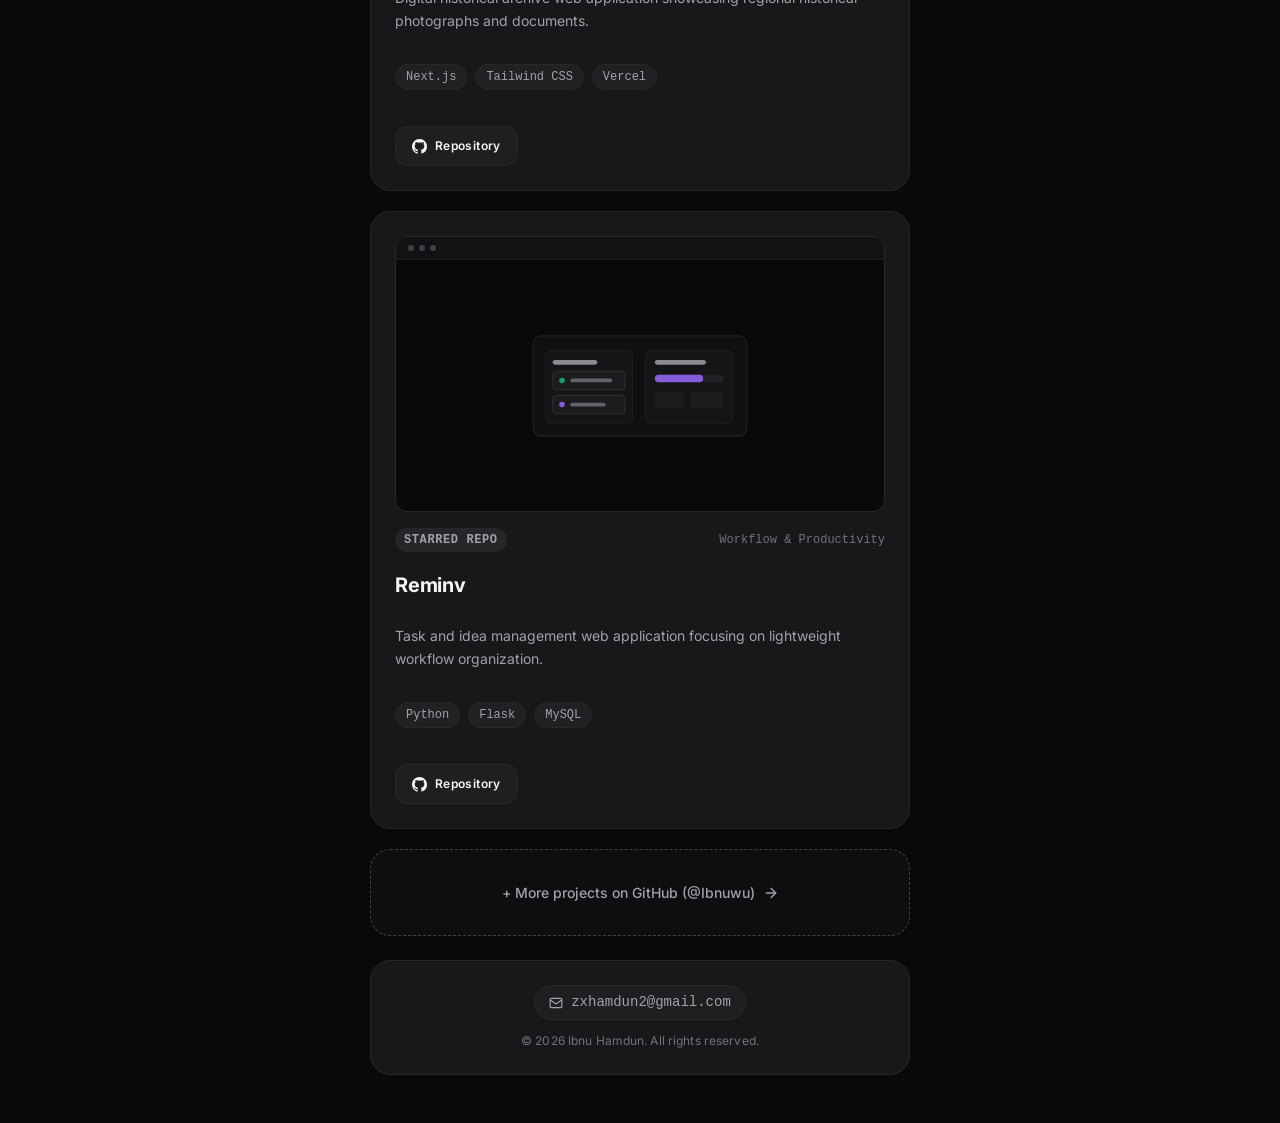
==== commit 63669934: "feat: bento layout overhaul without emojis, updated bio header, multi-project cards" ====
--- a/index.html
+++ b/index.html
@@ -1,36 +1,34 @@
 <!DOCTYPE html>
-<html lang="id">
+<html lang="en">
 <head>
   <meta charset="UTF-8">
   <meta name="viewport" content="width=device-width, initial-scale=1.0">
   <meta http-equiv="X-UA-Compatible" content="ie=edge">
   
   <title>Ibnu Hamdun — Personal Portfolio</title>
-  <meta name="description" content="Personal portfolio of Ibnu Hamdun (ibnuwu). Developer & Creative. Modern, minimalis, dan sangat cepat.">
+  <meta name="description" content="Personal portfolio of Ibnu Hamdun (airseen1 / ibnuwu). Developer &amp; Tech Enthusiast.">
   
   <!-- SEO & Social Meta Tags -->
   <meta property="og:title" content="Ibnu Hamdun — Personal Portfolio">
-  <meta property="og:description" content="Personal portfolio of Ibnu Hamdun (ibnuwu). Developer & Creative. Modern, minimalis, dan sangat cepat.">
+  <meta property="og:description" content="Personal portfolio of Ibnu Hamdun (airseen1 / ibnuwu). Developer &amp; Tech Enthusiast.">
   <meta property="og:type" content="website">
   <meta property="og:url" content="https://ibnuwu.github.io/airsenuwu/">
-  <meta property="og:image" content="https://ibnuwu.github.io/airsenuwu/assets/images/og-image.png">
   <meta property="og:site_name" content="ibnuwu">
   
   <meta name="twitter:card" content="summary_large_image">
   <meta name="twitter:creator" content="@ibnuwu">
   <meta name="twitter:title" content="Ibnu Hamdun — Personal Portfolio">
-  <meta name="twitter:description" content="Personal portfolio of Ibnu Hamdun (ibnuwu). Developer & Creative. Modern, minimalis, dan sangat cepat.">
-  <meta name="twitter:image" content="https://ibnuwu.github.io/airsenuwu/assets/images/og-image.png">
-
-  <!-- Favicon (Inline Minimal SVG) -->
-  <link rel="icon" type="image/svg+xml" href="data:image/svg+xml,<svg xmlns=%22http://www.w3.org/2000/svg%22 viewBox=%220 0 100 100%22><rect width=%22100%22 height=%22100%22 rx=%2220%22 fill=%22%23050505%22/><text y=%2265%22 x=%2225%22 font-family=%22sans-serif%22 font-size=%2250%22 font-weight=%22bold%22 fill=%22%239b6dff%22>a</text></svg>">
-
-  <!-- Google Fonts -->
+  <meta name="twitter:description" content="Personal portfolio of Ibnu Hamdun (airseen1 / ibnuwu).">
+
+  <!-- Favicon (Inline Minimal Vector SVG) -->
+  <link rel="icon" type="image/svg+xml" href="data:image/svg+xml,<svg xmlns=%22http://www.w3.org/2000/svg%22 viewBox=%220 0 100 100%22><rect width=%22100%22 height=%22100%22 rx=%2220%22 fill=%22%2309090b%22/><text y=%2265%22 x=%2225%22 font-family=%22sans-serif%22 font-size=%2250%22 font-weight=%22bold%22 fill=%22%239b6dff%22>a</text></svg>">
+
+  <!-- Google Fonts — Inter -->
   <link rel="preconnect" href="https://fonts.googleapis.com">
   <link rel="preconnect" href="https://fonts.gstatic.com" crossorigin>
-  <link href="https://fonts.googleapis.com/css2?family=Inter:wght@400;500;600;700;800;900&family=Space+Grotesk:wght@400;500;600;700&display=swap" rel="stylesheet">
-
-  <!-- Styles -->
+  <link href="https://fonts.googleapis.com/css2?family=Inter:wght@400;500;600;700&display=swap" rel="stylesheet">
+
+  <!-- Design System & Styles -->
   <link rel="stylesheet" href="assets/css/variables.css">
   <link rel="stylesheet" href="assets/css/base.css">
   <link rel="stylesheet" href="assets/css/components.css">
@@ -38,206 +36,458 @@
 </head>
 <body>
 
-  <!-- App Container -->
-  <div class="container flex flex-col min-h-screen">
-    <header class="top-header" id="main-header">
-      <div class="brand-stamp">1894</div>
-      <div class="brand-center">PORTFOLIO / 26</div>
-      <div class="sky-moon" aria-label="Night mode">
-        <svg viewBox="0 0 56 56" role="img" aria-hidden="true">
-          <path d="M38.5 9.5A17 17 0 0 0 18 28.5a17.8 17.8 0 0 0 17.8 17.8 17 17 0 1 0 2.7-36.8Z" fill="currentColor"/>
-          <circle cx="20.2" cy="18.1" r="10.6" fill="#0b0d10" opacity="0.92"/>
+  <!-- ==========================================================
+       1. FLOATING PILL NAV BAR (STICKY TOP)
+       ========================================================== -->
+  <div class="floating-nav-wrapper" id="main-nav-wrapper">
+    <nav class="floating-pill-nav" aria-label="Main Navigation">
+      <!-- Nav Item 1: INFO (Triggers About/Skills Modal) -->
+      <button class="pill-nav-item" id="nav-info-btn" aria-label="View About &amp; Skills" title="Information &amp; Skills">
+        <svg xmlns="http://www.w3.org/2000/svg" viewBox="0 0 24 24" fill="none" stroke="currentColor" stroke-linecap="round" stroke-linejoin="round" aria-hidden="true">
+          <circle cx="12" cy="12" r="10"></circle>
+          <line x1="12" y1="16" x2="12" y2="12"></line>
+          <line x1="12" y1="8" x2="12.01" y2="8"></line>
         </svg>
+        <span>INFO</span>
+      </button>
+
+      <!-- Nav Item 2: PROJECTS (Smooth scrolls to showcase) -->
+      <a href="#projects" class="pill-nav-item" id="nav-projects-link" aria-label="Scroll to Projects">
+        <svg xmlns="http://www.w3.org/2000/svg" viewBox="0 0 24 24" fill="none" stroke="currentColor" stroke-linecap="round" stroke-linejoin="round" aria-hidden="true">
+          <polygon points="12 2 2 7 12 12 22 7 12 2"></polygon>
+          <polyline points="2 17 12 22 22 17"></polyline>
+          <polyline points="2 12 12 17 22 12"></polyline>
+        </svg>
+        <span>PROJECTS</span>
+      </a>
+
+      <!-- Nav Item 3: CONTACT (Smooth scrolls to footer) -->
+      <a href="#contact" class="pill-nav-item" id="nav-contact-link" aria-label="Scroll to Contact">
+        <svg xmlns="http://www.w3.org/2000/svg" viewBox="0 0 24 24" fill="none" stroke="currentColor" stroke-linecap="round" stroke-linejoin="round" aria-hidden="true">
+          <rect width="20" height="16" x="2" y="4" rx="2"></rect>
+          <path d="m22 7-8.97 5.7a1.94 1.94 0 0 1-2.06 0L2 7"></path>
+        </svg>
+        <span>CONTACT</span>
+      </a>
+    </nav>
+  </div>
+
+  <!-- App Main Content Container -->
+  <main class="container">
+    <div class="bento-stack">
+
+      <!-- ==========================================================
+           2. CARD 1: HERO & PROFILE CARD
+           ========================================================== -->
+      <section class="bento-card hero-card" id="hero-profile-card">
+        <!-- Top Indicator -->
+        <div class="hero-top-indicator">
+          <span class="status-dot" aria-hidden="true"></span>
+          <span>@ibnuwu &bull; airseen1</span>
+        </div>
+
+        <!-- Profile Info Row -->
+        <div class="hero-profile-row">
+          <div class="hero-avatar-wrapper">
+            <img 
+              id="profile-avatar" 
+              src="assets/images/pfp.jpeg" 
+              alt="Ibnu Hamdun" 
+              class="hero-avatar" 
+              width="84" 
+              height="84"
+              loading="eager"
+              decoding="async"
+              onerror="this.onerror=null; this.src='assets/images/profile/avatar.svg';"
+            >
+          </div>
+          <div class="hero-name-group">
+            <h1 class="hero-name" id="profile-name">Ibnu Hamdun</h1>
+            <span class="hero-handle" id="profile-nickname">airseen1 / ibnuwu</span>
+          </div>
+
+          <!-- Interactive Pixel Skull Mascot Companion -->
+          <div class="hero-mascot-container" id="skull-container" title="Pixel Mascot" aria-hidden="true">
+            <canvas id="skull-canvas" class="skull-canvas" width="48" height="48"></canvas>
+          </div>
+        </div>
+
+        <!-- Lyric Bio -->
+        <blockquote class="hero-lyric-bio">
+          <p class="hero-lyric-text" id="profile-quote">
+            "I got, I got, I got, I got / Loyalty, got royalty inside my DNA."
+          </p>
+          <cite class="hero-lyric-author" id="profile-quote-source">— Kendrick Lamar</cite>
+        </blockquote>
+      </section>
+
+      <!-- ==========================================================
+           3. CARD 2: SOCIAL DOCK RIBBON
+           ========================================================== -->
+      <section class="bento-card social-dock-card" id="social-dock" aria-label="Social Profiles">
+        <div class="social-dock-ribbon">
+          <!-- 1. GitHub -->
+          <a href="https://github.com/Ibnuwu" target="_blank" rel="noopener noreferrer" class="dock-item-btn" aria-label="GitHub Profile" title="GitHub (@Ibnuwu)">
+            <svg xmlns="http://www.w3.org/2000/svg" viewBox="0 0 24 24" aria-hidden="true">
+              <path d="M12 0C5.37 0 0 5.37 0 12c0 5.31 3.435 9.795 8.205 11.385.6.105.825-.255.825-.57 0-.285-.015-1.23-.015-2.235-3.015.555-3.795-.735-4.035-1.41-.135-.345-.72-1.41-1.23-1.695-.42-.225-1.02-.78-.015-.795.945-.015 1.62.87 1.845 1.23 1.08 1.815 2.805 1.305 3.495.99.105-.78.42-1.305.765-1.605-2.67-.3-5.46-1.335-5.46-5.925 0-1.305.465-2.385 1.23-3.225-.12-.3-.54-1.53.12-3.18 0 0 1.005-.315 3.3 1.23.96-.27 1.98-.405 3-.405s2.04.135 3 .405c2.295-1.56 3.3-1.23 3.3-1.23.66 1.65.24 2.88.12 3.18.765.84 1.23 1.905 1.23 3.225 0 4.605-2.805 5.625-5.475 5.925.435.375.81 1.095.81 2.22 0 1.605-.015 2.895-.015 3.3 0 .315.225.69.825.57A12.02 12.02 0 0024 12c0-6.63-5.37-12-12-12z"/>
+            </svg>
+          </a>
+
+          <!-- 2. LinkedIn -->
+          <a href="https://linkedin.com/in/ibnu-hamdun" target="_blank" rel="noopener noreferrer" class="dock-item-btn" aria-label="LinkedIn Profile" title="LinkedIn (Ibnu Hamdun)">
+            <svg xmlns="http://www.w3.org/2000/svg" viewBox="0 0 24 24" aria-hidden="true">
+              <path d="M19 0h-14c-2.761 0-5 2.239-5 5v14c0 2.761 2.239 5 5 5h14c2.762 0 5-2.239 5-5v-14c0-2.761-2.238-5-5-5zm-11 19h-3v-11h3v11zm-1.5-12.268c-.966 0-1.75-.79-1.75-1.764s.784-1.764 1.75-1.764 1.75.79 1.75 1.764-.783 1.764-1.75 1.764zm13.5 12.268h-3v-5.604c0-3.368-4-3.113-4 0v5.604h-3v-11h3v1.765c1.396-2.586 7-2.777 7 2.476v6.759z"/>
+            </svg>
+          </a>
+
+          <!-- 3. Email -->
+          <a href="mailto:zxhamdun2@gmail.com" class="dock-item-btn" aria-label="Email airseen1" title="Email (zxhamdun2@gmail.com)">
+            <svg xmlns="http://www.w3.org/2000/svg" viewBox="0 0 24 24" fill="none" stroke="currentColor" stroke-width="2" stroke-linecap="round" stroke-linejoin="round" aria-hidden="true">
+              <rect width="20" height="16" x="2" y="4" rx="2"></rect>
+              <path d="m22 7-8.97 5.7a1.94 1.94 0 0 1-2.06 0L2 7"></path>
+            </svg>
+          </a>
+
+          <!-- 4. Instagram -->
+          <a href="https://www.instagram.com/airseen1" target="_blank" rel="noopener noreferrer" class="dock-item-btn" aria-label="Instagram Profile" title="Instagram (@airseen1)">
+            <svg xmlns="http://www.w3.org/2000/svg" viewBox="0 0 24 24" fill="none" stroke="currentColor" stroke-width="2" stroke-linecap="round" stroke-linejoin="round" aria-hidden="true">
+              <rect width="20" height="20" x="2" y="2" rx="5" ry="5"></rect>
+              <path d="M16 11.37A4 4 0 1 1 12.63 8 4 4 0 0 1 16 11.37z"></path>
+              <line x1="17.5" x2="17.51" y1="6.5" y2="6.5"></line>
+            </svg>
+          </a>
+
+          <!-- 5. Spotify -->
+          <a href="https://open.spotify.com/user/31ddwjupym4fqk5mhjflhzueko7q" target="_blank" rel="noopener noreferrer" class="dock-item-btn" aria-label="Spotify Profile" title="Spotify (airseen1)">
+            <svg xmlns="http://www.w3.org/2000/svg" viewBox="0 0 24 24" aria-hidden="true">
+              <path d="M12 0C5.4 0 0 5.4 0 12s5.4 12 12 12 12-5.4 12-12S18.66 0 12 0zm5.521 17.34c-.24.359-.66.48-1.021.24-2.82-1.74-6.36-2.101-10.561-1.141-.418.122-.779-.179-.899-.539-.12-.421.18-.78.54-.9 4.56-1.021 8.52-.6 11.64 1.32.42.18.479.659.301 1.02zm1.44-3.3c-.301.42-.841.6-1.262.3-3.239-1.98-8.159-2.58-11.939-1.38-.479.12-1.02-.12-1.14-.6-.12-.48.12-1.021.6-1.141C9.6 9.9 15 10.561 18.72 12.84c.361.181.54.78.241 1.2zm.12-3.36C15.24 8.4 8.82 8.16 5.16 9.301c-.6.179-1.2-.181-1.38-.721-.18-.601.18-1.2.72-1.381 4.26-1.26 11.28-1.02 15.721 1.621.539.3.719 1.02.419 1.56-.299.421-1.02.599-1.559.3z"/>
+            </svg>
+          </a>
+
+          <!-- 6. Letterboxd -->
+          <a href="https://letterboxd.com/Ibnduch/" target="_blank" rel="noopener noreferrer" class="dock-item-btn" aria-label="Letterboxd Profile" title="Letterboxd (Ibnduch)">
+            <svg xmlns="http://www.w3.org/2000/svg" viewBox="0 0 24 24" aria-hidden="true">
+              <path d="M7.75 3.5a4.25 4.25 0 0 0-3.37 6.84L4 10.5v3l.38.16a4.25 4.25 0 1 0 3.37-10.16zm0 6.5a2.25 2.25 0 1 1 0-4.5 2.25 2.25 0 0 1 0 4.5zm8.5-6.5a4.25 4.25 0 1 0 3.37 6.84L20 10.5v3l-.38.16a4.25 4.25 0 1 0-3.37-10.16zm0 6.5a2.25 2.25 0 1 1 0-4.5 2.25 2.25 0 0 1 0 4.5zM12 7.75a4.25 4.25 0 1 0 0 8.5 4.25 4.25 0 0 0 0-8.5zm0 6.5a2.25 2.25 0 1 1 0-4.5 2.25 2.25 0 0 1 0 4.5z"/>
+            </svg>
+          </a>
+
+          <!-- 7. MyAnimeList -->
+          <a href="https://myanimelist.net/profile/Hamduncle" target="_blank" rel="noopener noreferrer" class="dock-item-btn" aria-label="MyAnimeList Profile" title="MyAnimeList (Hamduncle)">
+            <svg xmlns="http://www.w3.org/2000/svg" viewBox="0 0 24 24" aria-hidden="true">
+              <path d="M8.01 7.63v8.74H5.97v-4.99l-1.23 2.11H3.6l-1.23-2.11v4.99H.33V7.63h1.86l1.97 3.34 1.98-3.34h1.87zm5.55 8.74l-.45-1.56h-2.17l-.46 1.56H8.43l2.58-8.74h2.09l2.58 8.74h-2.12zm-1.54-5.26l-.68 2.37h1.37l-.69-2.37zm8.35 5.26h-4.3V7.63h2.04v6.86h2.26v1.88z"/>
+            </svg>
+          </a>
+        </div>
+      </section>
+
+      <!-- ==========================================================
+           4. CARD 3: MULTI-PROJECT SHOWCASE (GRID/STACK)
+           ========================================================== -->
+      <section class="projects-section-wrapper" id="projects" aria-label="Featured Projects Showcase">
+        <div class="projects-header">
+          <span class="projects-section-title">Featured Works</span>
+          <span class="text-xs text-tertiary font-mono">03 Repositories</span>
+        </div>
+
+        <div class="projects-stack" id="projects-container">
+          
+          <!-- PROJECT 1 (SPOTLIGHT): airsenuwu -->
+          <article class="bento-card project-bento-card" data-project="airsenuwu">
+            <!-- Visual Preview Box: Minimalist wireframe/code frame mockup -->
+            <div class="project-preview-box">
+              <div class="preview-window-bar">
+                <span class="window-dot"></span>
+                <span class="window-dot"></span>
+                <span class="window-dot"></span>
+              </div>
+              <div class="preview-inner-canvas">
+                <svg class="preview-mockup-svg" viewBox="0 0 280 140" fill="none" xmlns="http://www.w3.org/2000/svg" aria-hidden="true">
+                  <!-- Wireframe IDE Frame -->
+                  <rect x="15" y="10" width="250" height="120" rx="8" fill="#121215" stroke="#27272a" stroke-width="1.2"/>
+                  <!-- Code Line Representations -->
+                  <rect x="32" y="28" width="54" height="6" rx="3" fill="#9b6dff" opacity="0.9"/>
+                  <rect x="94" y="28" width="70" height="6" rx="3" fill="#52525b"/>
+                  
+                  <rect x="32" y="44" width="80" height="6" rx="3" fill="#52525b" opacity="0.7"/>
+                  <rect x="120" y="44" width="45" height="6" rx="3" fill="#a1a1aa" opacity="0.5"/>
+                  
+                  <rect x="48" y="60" width="110" height="6" rx="3" fill="#71717a" opacity="0.6"/>
+                  <rect x="166" y="60" width="35" height="6" rx="3" fill="#9b6dff" opacity="0.8"/>
+                  
+                  <rect x="48" y="76" width="75" height="6" rx="3" fill="#52525b" opacity="0.7"/>
+                  <rect x="32" y="92" width="40" height="6" rx="3" fill="#9b6dff" opacity="0.9"/>
+
+                  <!-- Minimalist Terminal Prompt / Cursor -->
+                  <circle cx="236" cy="112" r="3" fill="#10b981"/>
+                  <rect x="206" y="110" width="22" height="4" rx="2" fill="#3f3f46"/>
+                </svg>
+              </div>
+            </div>
+
+            <!-- Project Meta & Title -->
+            <div class="project-card-meta">
+              <span class="project-badge-tag badge-spotlight">Spotlight</span>
+              <span class="text-xs text-tertiary font-mono">airsenuwu.is-a.dev</span>
+            </div>
+
+            <h3 class="project-title">airsenuwu</h3>
+            <p class="project-desc">
+              Built with a mobile-first approach using pure HTML, CSS, and JavaScript. Integrated with Decap CMS for seamless content management.
+            </p>
+
+            <!-- Badges -->
+            <div class="tech-badges-list">
+              <span class="tech-badge">HTML5</span>
+              <span class="tech-badge">CSS3</span>
+              <span class="tech-badge">JavaScript</span>
+              <span class="tech-badge">Decap CMS</span>
+            </div>
+
+            <!-- Buttons -->
+            <div class="project-actions">
+              <a href="https://github.com/Ibnuwu/airsenuwu" target="_blank" rel="noopener noreferrer" class="btn btn-outline" aria-label="GitHub Repository for airsenuwu">
+                <svg xmlns="http://www.w3.org/2000/svg" viewBox="0 0 24 24" fill="currentColor" aria-hidden="true">
+                  <path d="M12 0C5.37 0 0 5.37 0 12c0 5.31 3.435 9.795 8.205 11.385.6.105.825-.255.825-.57 0-.285-.015-1.23-.015-2.235-3.015.555-3.795-.735-4.035-1.41-.135-.345-.72-1.41-1.23-1.695-.42-.225-1.02-.78-.015-.795.945-.015 1.62.87 1.845 1.23 1.08 1.815 2.805 1.305 3.495.99.105-.78.42-1.305.765-1.605-2.67-.3-5.46-1.335-5.46-5.925 0-1.305.465-2.385 1.23-3.225-.12-.3-.54-1.53.12-3.18 0 0 1.005-.315 3.3 1.23.96-.27 1.98-.405 3-.405s2.04.135 3 .405c2.295-1.56 3.3-1.23 3.3-1.23.66 1.65.24 2.88.12 3.18.765.84 1.23 1.905 1.23 3.225 0 4.605-2.805 5.625-5.475 5.925.435.375.81 1.095.81 2.22 0 1.605-.015 2.895-.015 3.3 0 .315.225.69.825.57A12.02 12.02 0 0024 12c0-6.63-5.37-12-12-12z"/>
+                </svg>
+                <span>Repository</span>
+              </a>
+              <a href="https://airsenuwu.is-a.dev" target="_blank" rel="noopener noreferrer" class="btn btn-primary" aria-label="Live Demo for airsenuwu">
+                <svg xmlns="http://www.w3.org/2000/svg" viewBox="0 0 24 24" fill="none" stroke="currentColor" stroke-linecap="round" stroke-linejoin="round" aria-hidden="true">
+                  <path d="M18 13v6a2 2 0 0 1-2 2H5a2 2 0 0 1-2-2V8a2 2 0 0 1 2-2h6"></path>
+                  <polyline points="15 3 21 3 21 9"></polyline>
+                  <line x1="10" y1="14" x2="21" y2="3"></line>
+                </svg>
+                <span>Live Demo</span>
+              </a>
+            </div>
+          </article>
+
+          <!-- PROJECT 2 (STARRED REPO): REKALA -->
+          <article class="bento-card project-bento-card" data-project="rekala">
+            <!-- Visual Preview Box: Placeholder image frame / SVG archive preview -->
+            <div class="project-preview-box">
+              <div class="preview-window-bar">
+                <span class="window-dot"></span>
+                <span class="window-dot"></span>
+                <span class="window-dot"></span>
+              </div>
+              <div class="preview-inner-canvas">
+                <svg class="preview-mockup-svg" viewBox="0 0 280 140" fill="none" xmlns="http://www.w3.org/2000/svg" aria-hidden="true">
+                  <!-- Archive Card Frame -->
+                  <rect x="25" y="16" width="230" height="108" rx="8" fill="#121215" stroke="#27272a" stroke-width="1.2"/>
+                  <!-- Historical Photograph Frame -->
+                  <rect x="42" y="32" width="70" height="74" rx="4" fill="#18181b" stroke="#3f3f46"/>
+                  <!-- Minimal landscape silhouette inside photo frame -->
+                  <path d="M48 90 L62 72 L76 86 L86 78 L104 96 H48 V90 Z" fill="#27272a"/>
+                  <circle cx="92" cy="50" r="6" fill="#52525b"/>
+
+                  <!-- Document Archive Metadata Lines -->
+                  <rect x="126" y="38" width="105" height="6" rx="3" fill="#a1a1aa" opacity="0.8"/>
+                  <rect x="126" y="52" width="80" height="5" rx="2.5" fill="#52525b"/>
+                  <rect x="126" y="64" width="95" height="5" rx="2.5" fill="#3f3f46"/>
+                  
+                  <!-- Minimal Stamp / Seal -->
+                  <circle cx="206" cy="88" r="14" stroke="#9b6dff" stroke-width="1" stroke-dasharray="3 2" opacity="0.8"/>
+                  <path d="M201 88 L204 91 L211 84" stroke="#9b6dff" stroke-width="1.2" stroke-linecap="round"/>
+                </svg>
+              </div>
+            </div>
+
+            <!-- Project Meta & Title -->
+            <div class="project-card-meta">
+              <span class="project-badge-tag badge-starred">Starred Repo</span>
+              <span class="text-xs text-tertiary font-mono">Archive Platform</span>
+            </div>
+
+            <h3 class="project-title">REKALA</h3>
+            <p class="project-desc">
+              Digital historical archive web application showcasing regional historical photographs and documents.
+            </p>
+
+            <!-- Badges -->
+            <div class="tech-badges-list">
+              <span class="tech-badge">Next.js</span>
+              <span class="tech-badge">Tailwind CSS</span>
+              <span class="tech-badge">Vercel</span>
+            </div>
+
+            <!-- Buttons -->
+            <div class="project-actions">
+              <a href="https://github.com/Ibnuwu/REKALA" target="_blank" rel="noopener noreferrer" class="btn btn-outline" aria-label="GitHub Repository for REKALA">
+                <svg xmlns="http://www.w3.org/2000/svg" viewBox="0 0 24 24" fill="currentColor" aria-hidden="true">
+                  <path d="M12 0C5.37 0 0 5.37 0 12c0 5.31 3.435 9.795 8.205 11.385.6.105.825-.255.825-.57 0-.285-.015-1.23-.015-2.235-3.015.555-3.795-.735-4.035-1.41-.135-.345-.72-1.41-1.23-1.695-.42-.225-1.02-.78-.015-.795.945-.015 1.62.87 1.845 1.23 1.08 1.815 2.805 1.305 3.495.99.105-.78.42-1.305.765-1.605-2.67-.3-5.46-1.335-5.46-5.925 0-1.305.465-2.385 1.23-3.225-.12-.3-.54-1.53.12-3.18 0 0 1.005-.315 3.3 1.23.96-.27 1.98-.405 3-.405s2.04.135 3 .405c2.295-1.56 3.3-1.23 3.3-1.23.66 1.65.24 2.88.12 3.18.765.84 1.23 1.905 1.23 3.225 0 4.605-2.805 5.625-5.475 5.925.435.375.81 1.095.81 2.22 0 1.605-.015 2.895-.015 3.3 0 .315.225.69.825.57A12.02 12.02 0 0024 12c0-6.63-5.37-12-12-12z"/>
+                </svg>
+                <span>Repository</span>
+              </a>
+            </div>
+          </article>
+
+          <!-- PROJECT 3 (STARRED REPO): Reminv -->
+          <article class="bento-card project-bento-card" data-project="reminv">
+            <!-- Visual Preview Box: Placeholder task/dashboard interface mockup box -->
+            <div class="project-preview-box">
+              <div class="preview-window-bar">
+                <span class="window-dot"></span>
+                <span class="window-dot"></span>
+                <span class="window-dot"></span>
+              </div>
+              <div class="preview-inner-canvas">
+                <svg class="preview-mockup-svg" viewBox="0 0 280 140" fill="none" xmlns="http://www.w3.org/2000/svg" aria-hidden="true">
+                  <!-- Dashboard Window Frame -->
+                  <rect x="25" y="16" width="230" height="108" rx="8" fill="#121215" stroke="#27272a" stroke-width="1.2"/>
+                  
+                  <!-- Column 1: Task List Column -->
+                  <rect x="38" y="32" width="94" height="78" rx="6" fill="#18181b" stroke="#27272a"/>
+                  <rect x="46" y="42" width="48" height="5" rx="2.5" fill="#a1a1aa"/>
+                  <!-- Task Card Item 1 -->
+                  <rect x="46" y="54" width="78" height="20" rx="4" fill="#202024" stroke="#3f3f46" stroke-width="0.8"/>
+                  <circle cx="56" cy="64" r="3" fill="#10b981"/>
+                  <rect x="65" y="62" width="45" height="4" rx="2" fill="#71717a"/>
+                  <!-- Task Card Item 2 -->
+                  <rect x="46" y="80" width="78" height="20" rx="4" fill="#202024" stroke="#3f3f46" stroke-width="0.8"/>
+                  <circle cx="56" cy="90" r="3" fill="#9b6dff"/>
+                  <rect x="65" y="88" width="38" height="4" rx="2" fill="#71717a"/>
+
+                  <!-- Column 2: Workflow Metrics & Progress -->
+                  <rect x="146" y="32" width="94" height="78" rx="6" fill="#18181b" stroke="#27272a"/>
+                  <rect x="156" y="42" width="55" height="5" rx="2.5" fill="#a1a1aa"/>
+                  <!-- Progress Bar Mockup -->
+                  <rect x="156" y="58" width="74" height="8" rx="4" fill="#27272a"/>
+                  <rect x="156" y="58" width="52" height="8" rx="4" fill="#9b6dff"/>
+                  <!-- Metric summary -->
+                  <rect x="156" y="76" width="32" height="18" rx="4" fill="#202024"/>
+                  <rect x="194" y="76" width="36" height="18" rx="4" fill="#202024"/>
+                </svg>
+              </div>
+            </div>
+
+            <!-- Project Meta & Title -->
+            <div class="project-card-meta">
+              <span class="project-badge-tag badge-starred">Starred Repo</span>
+              <span class="text-xs text-tertiary font-mono">Workflow &amp; Productivity</span>
+            </div>
+
+            <h3 class="project-title">Reminv</h3>
+            <p class="project-desc">
+              Task and idea management web application focusing on lightweight workflow organization.
+            </p>
+
+            <!-- Badges -->
+            <div class="tech-badges-list">
+              <span class="tech-badge">Python</span>
+              <span class="tech-badge">Flask</span>
+              <span class="tech-badge">MySQL</span>
+            </div>
+
+            <!-- Buttons -->
+            <div class="project-actions">
+              <a href="https://github.com/Ibnuwu/reminv" target="_blank" rel="noopener noreferrer" class="btn btn-outline" aria-label="GitHub Repository for Reminv">
+                <svg xmlns="http://www.w3.org/2000/svg" viewBox="0 0 24 24" fill="currentColor" aria-hidden="true">
+                  <path d="M12 0C5.37 0 0 5.37 0 12c0 5.31 3.435 9.795 8.205 11.385.6.105.825-.255.825-.57 0-.285-.015-1.23-.015-2.235-3.015.555-3.795-.735-4.035-1.41-.135-.345-.72-1.41-1.23-1.695-.42-.225-1.02-.78-.015-.795.945-.015 1.62.87 1.845 1.23 1.08 1.815 2.805 1.305 3.495.99.105-.78.42-1.305.765-1.605-2.67-.3-5.46-1.335-5.46-5.925 0-1.305.465-2.385 1.23-3.225-.12-.3-.54-1.53.12-3.18 0 0 1.005-.315 3.3 1.23.96-.27 1.98-.405 3-.405s2.04.135 3 .405c2.295-1.56 3.3-1.23 3.3-1.23.66 1.65.24 2.88.12 3.18.765.84 1.23 1.905 1.23 3.225 0 4.605-2.805 5.625-5.475 5.925.435.375.81 1.095.81 2.22 0 1.605-.015 2.895-.015 3.3 0 .315.225.69.825.57A12.02 12.02 0 0024 12c0-6.63-5.37-12-12-12z"/>
+                </svg>
+                <span>Repository</span>
+              </a>
+            </div>
+          </article>
+
+          <!-- PROJECT 4: PLACEHOLDER FOR MORE STARRED REPOS -->
+          <a href="https://github.com/Ibnuwu?tab=repositories" target="_blank" rel="noopener noreferrer" class="more-projects-card" aria-label="View more projects on GitHub">
+            <div class="more-projects-inner">
+              <span>+ More projects on GitHub (@Ibnuwu)</span>
+              <svg xmlns="http://www.w3.org/2000/svg" viewBox="0 0 24 24" fill="none" stroke="currentColor" stroke-linecap="round" stroke-linejoin="round" aria-hidden="true">
+                <line x1="5" y1="12" x2="19" y2="12"></line>
+                <polyline points="12 5 19 12 12 19"></polyline>
+              </svg>
+            </div>
+          </a>
+
+        </div>
+      </section>
+
+      <!-- ==========================================================
+           5. CARD 4: FOOTER CARD
+           ========================================================== -->
+      <footer class="bento-card footer-bento-card" id="contact" aria-label="Footer and Contact">
+        <a href="mailto:zxhamdun2@gmail.com" class="footer-contact-link" aria-label="Send email to zxhamdun2@gmail.com">
+          <svg xmlns="http://www.w3.org/2000/svg" viewBox="0 0 24 24" fill="none" stroke="currentColor" stroke-linecap="round" stroke-linejoin="round" aria-hidden="true">
+            <rect width="20" height="16" x="2" y="4" rx="2"></rect>
+            <path d="m22 7-8.97 5.7a1.94 1.94 0 0 1-2.06 0L2 7"></path>
+          </svg>
+          <span>zxhamdun2@gmail.com</span>
+        </a>
+        <p class="footer-copyright">&copy; 2026 Ibnu Hamdun. All rights reserved.</p>
+      </footer>
+
+    </div>
+  </main>
+
+  <!-- ==========================================================
+       6. MODAL / DRAWER (INFO & SKILLS)
+       ========================================================== -->
+  <div id="about-modal" class="modal-overlay modal-hidden" role="dialog" aria-modal="true" aria-labelledby="modal-name">
+    <div class="modal-drawer-container">
+      <!-- Clean vector close icon (SVG 'X') -->
+      <button class="modal-close-btn" id="about-close" aria-label="Close Info Modal">
+        <svg xmlns="http://www.w3.org/2000/svg" viewBox="0 0 24 24" fill="none" stroke="currentColor" stroke-width="2" stroke-linecap="round" stroke-linejoin="round" aria-hidden="true">
+          <line x1="18" y1="6" x2="6" y2="18"></line>
+          <line x1="6" y1="6" x2="18" y2="18"></line>
+        </svg>
+      </button>
+
+      <!-- Modal Profile Header -->
+      <div class="modal-header-profile">
+        <img 
+          src="assets/images/pfp.jpeg" 
+          alt="Ibnu Hamdun" 
+          class="modal-avatar" 
+          width="60" 
+          height="60" 
+          loading="lazy" 
+          decoding="async"
+          onerror="this.onerror=null; this.src='assets/images/profile/avatar.svg';"
+        >
+        <div>
+          <h2 class="modal-title" id="modal-name">Ibnu Hamdun</h2>
+          <span class="modal-subtitle">airseen1 &bull; ibnuwu</span>
+        </div>
       </div>
-    </header>
-
-    <main class="flex-grow w-full">
-      <section id="hero" class="hero-panel fade-in delay-1">
-        <div class="profile-wrap">
-          <div class="profile-frame">
-            <img id="profile-avatar" src="assets/images/profile/avatar.svg" alt="Ibnu Hamdun Profile Picture" width="520" height="520" decoding="async">
-            <button id="about-trigger" class="profile-skull" aria-label="Open bio modal" title="Open bio" type="button">
-              <svg viewBox="0 0 180 180" aria-hidden="true">
-                <path d="M90 18c-14 0-27 5-37 15-10 10-16 23-16 38v5c0 8 3 15 7 22l-13 20c-3 5 1 11 7 11h16l7 27c2 8 9 13 17 13h24c8 0 15-5 17-13l7-27h16c6 0 10-6 7-11l-13-20c4-7 7-14 7-22v-5c0-15-6-28-16-38-10-10-23-15-37-15Zm-25 58c0-7 6-13 13-13s13 6 13 13-6 13-13 13-13-6-13-13Zm52 0c0-7 6-13 13-13s13 6 13 13-6 13-13 13-13-6-13-13Zm-27 27c-9 0-16 7-16 16h30c0-9-7-16-14-16Z" fill="none" stroke="currentColor" stroke-width="6" stroke-linecap="round" stroke-linejoin="round"/>
-                <path d="M74 74c6 9 12 13 16 13 4 0 10-4 16-13" fill="none" stroke="currentColor" stroke-width="6" stroke-linecap="round"/>
-                <circle cx="70" cy="89" r="5" fill="currentColor"/>
-                <circle cx="110" cy="89" r="5" fill="currentColor"/>
-                <path d="M76 122h28" fill="none" stroke="currentColor" stroke-width="6" stroke-linecap="round"/>
-              </svg>
-            </button>
-          </div>
-        </div>
-
-        <div class="hero-copy">
-          <p class="eyebrow" id="profile-nickname">AIRSEEN1 / PORTFOLIO</p>
-          <h1 id="profile-name">Ibnu Hamdun</h1>
-          <p class="hero-handle">@ibnuwu / airseen1</p>
-
-          <blockquote class="hero-quote">
-            <p id="profile-quote">"I got, I got, I got, I got / Loyalty, got royalty inside my DNA."</p>
-            <cite id="profile-quote-source">— Kendrick Lamar, DNA.</cite>
-          </blockquote>
-
-          <div class="tool-list" aria-label="Tools and software used">
-            <span>Code Editor</span>
-            <span class="sep">/</span>
-            <span>Clip Studio Paint</span>
-            <span class="sep">/</span>
-            <span>Google Workspace</span>
-            <span class="sep">/</span>
-            <span>MS Office</span>
-            <span class="sep">/</span>
-            <span>Traditional Sketchbook</span>
-          </div>
-        </div>
-      </section>
-
-      <section id="content-nav" class="w-full mt-8">
-        <div class="tabs-container fade-in delay-4" role="tablist" aria-label="Portfolio Sections">
-          <div class="tabs-wrapper flex justify-center">
-            <button class="tab-btn active" data-tab="projects" aria-selected="true" role="tab" id="tab-projects" aria-controls="panel-projects">
-              PROJECTS
-            </button>
-            <button class="tab-btn" data-tab="blog" aria-selected="false" role="tab" id="tab-blog" aria-controls="panel-blog">
-              BLOG
-            </button>
-            <button class="tab-btn" data-tab="creative" aria-selected="false" role="tab" id="tab-creative" aria-controls="panel-creative">
-              CREATIVE
-            </button>
-          </div>
-        </div>
-      </section>
-
-      <section id="tab-content" class="w-full mt-8" aria-live="polite">
-        <div id="panel-projects" class="tab-panel active fade-in" role="tabpanel" aria-labelledby="tab-projects">
-          <div class="projects-section flex flex-col gap-8" id="projects-container">
-            <div class="project-card featured-card card flex flex-col" data-slug="airsenuwu">
-              <div class="project-thumbnail-wrapper">
-                <img src="assets/images/projects/project-featured.svg" alt="airsenuwu Portfolio Thumbnail" class="project-thumbnail" width="800" height="480" loading="lazy" decoding="async">
-                <span class="project-status badge-completed">Featured</span>
-              </div>
-              <div class="project-content flex flex-col justify-between">
-                <div>
-                  <div class="project-kicker-row flex items-center justify-between mb-2">
-                    <span class="project-category">Portfolio Web &amp; Workspace</span>
-                    <span class="project-badge">Completed</span>
-                  </div>
-                  <h3 class="project-title">airsenuwu</h3>
-                  <p class="project-description">
-                    Built with a mobile-first approach using pure HTML, CSS, and JavaScript. Integrated with Decap CMS for seamless content management.
-                  </p>
-                  <div class="project-tech-stack flex flex-wrap gap-2 mb-6">
-                    <span class="pill">HTML5</span>
-                    <span class="pill">CSS3</span>
-                    <span class="pill">JavaScript</span>
-                    <span class="pill">Decap CMS</span>
-                  </div>
-                </div>
-                <div class="project-links flex gap-3 flex-wrap">
-                  <a href="https://github.com/Ibnuwu/airsenuwu" target="_blank" rel="noopener noreferrer" class="btn btn-primary btn-sm-action" aria-label="Live Demo for airsenuwu">
-                    <span>Live Demo</span>
-                  </a>
-                  <a href="https://github.com/Ibnuwu/airsenuwu" target="_blank" rel="noopener noreferrer" class="btn btn-outline btn-sm-action" aria-label="GitHub Repository for airsenuwu">
-                    <span>Repository</span>
-                  </a>
-                </div>
-              </div>
-            </div>
-          </div>
-        </div>
-
-        <div id="panel-blog" class="tab-panel hidden fade-in" role="tabpanel" aria-labelledby="tab-blog" aria-hidden="true">
-          <div class="blog-section flex flex-col gap-6" id="blog-container">
-            <div class="empty-state card text-center p-8 flex flex-col items-center justify-center">
-              <h4 class="text-md fw-semibold text-primary mb-1">No Articles Published Yet</h4>
-              <p class="text-xs text-secondary">Articles, technical notes, and reviews will appear here once published via Decap CMS.</p>
-            </div>
-          </div>
-        </div>
-
-        <div id="panel-creative" class="tab-panel hidden fade-in" role="tabpanel" aria-labelledby="tab-creative" aria-hidden="true">
-          <div class="creative-section flex flex-col gap-6">
-            <div class="creative-grid" id="creative-container">
-              <div class="empty-state card text-center p-8 flex flex-col items-center justify-center" style="grid-column: 1 / -1;">
-                <h4 class="text-md fw-semibold text-primary mb-1">No Creative Works Uploaded Yet</h4>
-                <p class="text-xs text-secondary">Digital sketches, traditional sketchbook scans, and design assets will be displayed here.</p>
-              </div>
-            </div>
-          </div>
-        </div>
-      </section>
-    </main>
-
-    <footer class="footer-container py-6 fade-in delay-5 text-center flex flex-col items-center gap-2 text-xs text-secondary" id="main-footer">
-      <a href="mailto:zxhamdun2@gmail.com" class="footer-email">zxhamdun2@gmail.com</a>
-      <p class="footer-copyright">&copy; 2026 Ibnu Hamdun. All rights reserved.</p>
-    </footer>
-  </div>
-
-  <div id="about-modal" class="about-modal modal-hidden" role="dialog" aria-modal="true" aria-labelledby="about-title">
-    <div class="about-modal-overlay" id="about-overlay"></div>
-    <div class="about-modal-container">
-      <button class="about-modal-close" id="about-close" aria-label="Close About Modal" type="button">&times;</button>
-      <div class="about-modal-body">
-        <div class="about-header flex items-center gap-4 mb-6">
-          <img src="assets/images/profile/avatar.svg" alt="Ibnu Hamdun Profile" class="about-avatar" width="72" height="72" decoding="async">
-          <div>
-            <p class="about-kicker">MANCHESTER CITY / INFORMATION SYSTEMS</p>
-            <h2 id="about-title">Ibnu Hamdun</h2>
-          </div>
-        </div>
-        <div class="about-bio text-sm text-secondary flex flex-col gap-4">
-          <p>
-            I am a creative technologist, information systems student, and a fiercely loyal Manchester City supporter. My work sits between software craft, visual storytelling, and disciplined creative process.
-          </p>
-          <p>
-            I build with clarity, sketch with intent, and treat every screen like a composition. Whether I am coding interfaces, exploring design systems, or chasing the next matchday ritual, I move with the same energy: focused, loud, and precise.
-          </p>
-          <div class="daily-tools-section">
-            <span class="daily-tools-title">Daily Tools</span>
-            <p>
-              Code Editor / Clip Studio Paint / Google Workspace / MS Office / Traditional Sketchbook
-            </p>
-          </div>
+
+      <!-- Section 1: About -->
+      <div class="modal-section">
+        <div class="modal-section-title">
+          <svg xmlns="http://www.w3.org/2000/svg" viewBox="0 0 24 24" fill="none" stroke="currentColor" stroke-width="2" stroke-linecap="round" stroke-linejoin="round" aria-hidden="true">
+            <circle cx="12" cy="12" r="10"></circle>
+            <line x1="12" y1="16" x2="12" y2="12"></line>
+            <line x1="12" y1="8" x2="12.01" y2="8"></line>
+          </svg>
+          <span>About</span>
+        </div>
+        <p class="modal-about-text">
+          Information Systems student &amp; Tech Enthusiast. Living at the intersection of technology and visual storytelling—spending my days diving into software architecture and my nights sketching or exploring history.
+        </p>
+      </div>
+
+      <!-- Section 2: Workflow & Tools -->
+      <div class="modal-section">
+        <div class="modal-section-title">
+          <svg xmlns="http://www.w3.org/2000/svg" viewBox="0 0 24 24" fill="none" stroke="currentColor" stroke-width="2" stroke-linecap="round" stroke-linejoin="round" aria-hidden="true">
+            <path d="M14.7 6.3a1 1 0 0 0 0 1.4l1.6 1.6a1 1 0 0 0 1.4 0l3.77-3.77a6 6 0 0 1-7.94 7.94l-6.91 6.91a2.12 2.12 0 0 1-3-3l6.91-6.91a6 6 0 0 1 7.94-7.94l-3.76 3.76z"></path>
+          </svg>
+          <span>Workflow &amp; Tools</span>
+        </div>
+        <div class="tools-pill-grid">
+          <span class="tool-item-badge">Code Editor</span>
+          <span class="tool-item-badge">Clip Studio Paint</span>
+          <span class="tool-item-badge">Google Workspace</span>
+          <span class="tool-item-badge">MS Office</span>
+          <span class="tool-item-badge">Traditional Sketchbook</span>
+          <span class="tool-item-badge">Web Dev (HTML5, CSS3, JS, Decap CMS)</span>
         </div>
       </div>
     </div>
   </div>
 
-  <!-- Lightbox Modal -->
-  <div id="lightbox" class="lightbox modal-hidden" role="dialog" aria-modal="true" aria-label="Galeri Gambar Zoom">
-    <button class="lightbox-close" aria-label="Tutup Galeri Zoom">&times;</button>
-    <div class="lightbox-content">
-      <img id="lightbox-img" src="" alt="">
-      <div id="lightbox-caption" class="lightbox-caption text-sm text-secondary mt-4"></div>
-    </div>
-  </div>
-
-  <!-- Detailed Reader Modal -->
-  <div id="reader-modal" class="reader-modal modal-hidden" role="dialog" aria-modal="true" aria-label="Pembaca Konten">
-    <div class="reader-modal-overlay"></div>
-    <div class="reader-modal-container">
-      <button class="reader-modal-close" aria-label="Tutup Konten">&times;</button>
-      <div class="reader-modal-body">
-        <div id="reader-hero-wrapper" class="reader-hero-wrapper">
-          <img id="reader-img" src="" alt="" class="reader-img">
-        </div>
-        <div class="reader-meta">
-          <span id="reader-category" class="pill"></span>
-          <span id="reader-date" class="reader-date-text"></span>
-        </div>
-        <h2 id="reader-title" class="reader-title-text"></h2>
-        <hr class="reader-divider">
-        <div id="reader-content" class="reader-content markdown-body"></div>
-      </div>
-    </div>
-  </div>
-
   <!-- Scripts -->
-  <script src="https://unpkg.com/lucide@latest"></script>
-  <script src="https://cdn.jsdelivr.net/npm/marked/marked.min.js"></script>
-  <script src="assets/js/utils.js" defer></script>
-  <script src="assets/js/tabs.js" defer></script>
   <script src="assets/js/skull.js" defer></script>
   <script src="assets/js/app.js" defer></script>
 </body>
--- a/assets/css/variables.css
+++ b/assets/css/variables.css
@@ -1,78 +1,94 @@
 /* ==========================================================
-   variables.css — Design Tokens for airseen1 Portfolio
-   Brutalist / Minimal / Sky Blue Edition
+   variables.css — Design Tokens for Bento Card Stack
+   Aesthetic: Dark Minimal Bento + Floating Pill Navigation
    ========================================================== */
 
 :root {
-  --bg-primary: #090c10;
-  --bg-secondary: #101416;
-  --bg-card: #0d0d0e;
-  --bg-elevated: #12171c;
-  --bg-overlay: rgba(6, 9, 12, 0.78);
+  /* --- Color System (Dark Slate & Zinc Palette) --- */
+  --bg-primary: #09090b;
+  --bg-secondary: #121215;
+  --bg-card: #18181b;
+  --bg-card-subtle: #141416;
+  --bg-elevated: #202024;
+  --bg-preview: #09090b;
+  --bg-overlay: rgba(0, 0, 0, 0.82);
 
-  --text-primary: #f4f5f6;
-  --text-secondary: #c0c4ca;
-  --text-tertiary: #8d97a2;
+  /* --- Text Hierarchy --- */
+  --text-primary: #f4f4f5;
+  --text-secondary: #a1a1aa;
+  --text-tertiary: #71717a;
+  --text-muted: #52525b;
 
-  --border: rgba(255, 255, 255, 0.1);
-  --border-strong: rgba(255, 255, 255, 0.18);
-  --border-hover: rgba(108, 171, 221, 0.32);
+  /* --- Borders & Outlines --- */
+  --border: #27272a;
+  --border-hover: #3f3f46;
+  --border-active: #52525b;
+  --border-dashed: #3f3f46;
 
-  --sky: #6CABDD;
-  --sky-strong: #4d8ec5;
-  --sky-soft: rgba(108, 171, 221, 0.16);
-  --sky-soft-strong: rgba(108, 171, 221, 0.28);
+  /* --- Accent Colors (Purple Glow System) --- */
+  --accent: #9b6dff;
+  --accent-hover: #b08aff;
+  --accent-dim: #7c52e6;
+  --accent-subtle: rgba(155, 109, 255, 0.08);
+  --accent-glow: rgba(155, 109, 255, 0.18);
+  --accent-border: rgba(155, 109, 255, 0.25);
 
-  --bg-grid: rgba(255, 255, 255, 0.03);
-  --shadow-brutal: 7px 7px 0 rgba(108, 171, 221, 0.22);
+  /* --- Status Dot --- */
+  --status-active: #10b981;
+  --status-active-glow: rgba(16, 185, 129, 0.35);
 
-  --font-family: 'Inter', 'Segoe UI', sans-serif;
-  --font-display: 'Space Grotesk', 'Arial Black', sans-serif;
-  --font-mono: 'JetBrains Mono', 'Fira Code', monospace;
+  /* --- Typography --- */
+  --font-family: 'Inter', system-ui, -apple-system, BlinkMacSystemFont, 'Segoe UI', Roboto, sans-serif;
+  --font-mono: 'JetBrains Mono', 'Fira Code', 'Cascadia Code', monospace;
 
-  --fs-xs: 0.72rem;
-  --fs-sm: 0.82rem;
-  --fs-base: 1rem;
-  --fs-md: 1.125rem;
-  --fs-lg: 1.5rem;
-  --fs-xl: 2rem;
-  --fs-2xl: 2.7rem;
-  --fs-3xl: 4.2rem;
-  --fs-4xl: 5.5rem;
+  --fs-xs: 0.75rem;    /* 12px */
+  --fs-sm: 0.875rem;   /* 14px */
+  --fs-base: 1rem;     /* 16px */
+  --fs-md: 1.125rem;   /* 18px */
+  --fs-lg: 1.25rem;    /* 20px */
+  --fs-xl: 1.5rem;     /* 24px */
+  --fs-2xl: 1.875rem;  /* 30px */
 
   --fw-regular: 400;
   --fw-medium: 500;
   --fw-semibold: 600;
   --fw-bold: 700;
-  --fw-black: 900;
 
-  --lh-tight: 0.95;
+  --lh-tight: 1.2;
   --lh-normal: 1.5;
-  --lh-relaxed: 1.7;
+  --lh-relaxed: 1.65;
 
-  --space-1: 0.25rem;
-  --space-2: 0.5rem;
-  --space-3: 0.75rem;
-  --space-4: 1rem;
-  --space-5: 1.25rem;
-  --space-6: 1.5rem;
-  --space-8: 2rem;
-  --space-10: 2.5rem;
-  --space-12: 3rem;
-  --space-16: 4rem;
-  --space-20: 5rem;
-  --space-24: 6rem;
+  /* --- Spacing --- */
+  --space-1: 0.25rem;  /* 4px */
+  --space-2: 0.5rem;   /* 8px */
+  --space-3: 0.75rem;  /* 12px */
+  --space-4: 1rem;     /* 16px */
+  --space-5: 1.25rem;  /* 20px */
+  --space-6: 1.5rem;   /* 24px */
+  --space-8: 2rem;     /* 32px */
+  --space-10: 2.5rem;  /* 40px */
+  --space-12: 3rem;    /* 48px */
 
+  /* --- Border Radius --- */
   --radius-xs: 4px;
-  --radius-sm: 10px;
-  --radius-md: 18px;
-  --radius-lg: 24px;
+  --radius-sm: 8px;
+  --radius-md: 12px;
+  --radius-lg: 16px;
+  --radius-xl: 20px;
+  --radius-2xl: 24px;
   --radius-full: 9999px;
 
-  --transition-fast: 140ms ease;
-  --transition-normal: 220ms ease;
-  --transition-slow: 420ms cubic-bezier(0.16, 1, 0.3, 1);
+  /* --- Shadows & Transitions --- */
+  --shadow-sm: 0 2px 8px rgba(0, 0, 0, 0.4);
+  --shadow-md: 0 8px 24px rgba(0, 0, 0, 0.5);
+  --shadow-pill: 0 8px 30px rgba(0, 0, 0, 0.6);
+  --shadow-glow: 0 0 25px rgba(155, 109, 255, 0.12);
 
-  --container-max: 1100px;
+  --transition-fast: 150ms cubic-bezier(0.4, 0, 0.2, 1);
+  --transition-normal: 250ms cubic-bezier(0.4, 0, 0.2, 1);
+  --transition-slow: 350ms cubic-bezier(0.4, 0, 0.2, 1);
+
+  /* --- Layout Bounds --- */
+  --container-max: 580px;
   --container-padding: 1.25rem;
 }
--- a/assets/css/base.css
+++ b/assets/css/base.css
@@ -1,6 +1,6 @@
 /* ==========================================================
-   base.css — Reset & Global Styles
-   Redesigned: Minimal Dark Creative
+   base.css — Reset & Global Foundation
+   Bento Card Stack Layout
    ========================================================== */
 
 /* --- Reset --- */
@@ -18,7 +18,6 @@
   -webkit-text-size-adjust: 100%;
   text-size-adjust: 100%;
   width: 100%;
-  max-width: 100vw;
   overflow-x: hidden;
 }
 
@@ -28,35 +27,13 @@
   font-weight: var(--fw-regular);
   line-height: var(--lh-normal);
   color: var(--text-primary);
-  background:
-    linear-gradient(180deg, rgba(9, 12, 16, 0.96), rgba(9, 12, 16, 1)),
-    radial-gradient(circle at top, rgba(108, 171, 221, 0.18), transparent 38%),
-    var(--bg-primary);
+  background-color: var(--bg-primary);
   -webkit-font-smoothing: antialiased;
   -moz-osx-font-smoothing: grayscale;
   width: 100%;
   min-height: 100vh;
-  max-width: 100vw;
   overflow-x: hidden;
-}
-
-body::before {
-  content: "";
-  position: fixed;
-  inset: 0;
-  background-image:
-    linear-gradient(rgba(255,255,255,0.025) 1px, transparent 1px),
-    linear-gradient(90deg, rgba(255,255,255,0.025) 1px, transparent 1px);
-  background-size: 26px 26px;
-  mask-image: radial-gradient(circle at center, black 45%, transparent 100%);
-  pointer-events: none;
-}
-
-.container, .card, .project-card, .tab-panel, .hero-quote, .icon-dock {
-  max-width: 100%;
-  box-sizing: border-box;
-  overflow-wrap: break-word;
-  word-wrap: break-word;
+  padding-bottom: var(--space-12);
 }
 
 img,
@@ -92,38 +69,66 @@
   border: none;
 }
 
-/* --- Typography --- */
-h1, h2, h3, h4, h5, h6 {
-  font-weight: var(--fw-semibold);
-  line-height: var(--lh-tight);
-  letter-spacing: -0.03em;
-}
-
-p {
-  line-height: var(--lh-relaxed);
-}
-
-/* --- Layout --- */
+/* --- Layout Container --- */
 .container {
   width: 100%;
   max-width: var(--container-max);
   margin-inline: auto;
   padding-inline: var(--container-padding);
+  box-sizing: border-box;
 }
 
-/* --- Selection --- */
+/* --- Flexbox & Layout Utilities --- */
+.flex { display: flex; }
+.flex-col { flex-direction: column; }
+.flex-wrap { flex-wrap: wrap; }
+.items-center { align-items: center; }
+.items-start { align-items: flex-start; }
+.justify-between { justify-content: space-between; }
+.justify-center { justify-content: center; }
+.justify-end { justify-content: flex-end; }
+.flex-grow { flex-grow: 1; }
+
+.grid { display: grid; }
+.gap-1 { gap: var(--space-1); }
+.gap-2 { gap: var(--space-2); }
+.gap-3 { gap: var(--space-3); }
+.gap-4 { gap: var(--space-4); }
+.gap-6 { gap: var(--space-6); }
+.gap-8 { gap: var(--space-8); }
+
+.w-full { width: 100%; }
+.text-center { text-align: center; }
+.italic { font-style: italic; }
+
+/* --- Typography Utilities --- */
+.text-xs { font-size: var(--fs-xs); }
+.text-sm { font-size: var(--fs-sm); }
+.text-base { font-size: var(--fs-base); }
+.text-md { font-size: var(--fs-md); }
+.text-lg { font-size: var(--fs-lg); }
+.text-xl { font-size: var(--fs-xl); }
+.text-2xl { font-size: var(--fs-2xl); }
+
+.text-primary { color: var(--text-primary); }
+.text-secondary { color: var(--text-secondary); }
+.text-tertiary { color: var(--text-tertiary); }
+.text-muted { color: var(--text-muted); }
+.text-accent { color: var(--accent); }
+
+.fw-regular { font-weight: var(--fw-regular); }
+.fw-medium { font-weight: var(--fw-medium); }
+.fw-semibold { font-weight: var(--fw-semibold); }
+.fw-bold { font-weight: var(--fw-bold); }
+
+.font-mono { font-family: var(--font-mono); }
+
+/* --- Selection & Scrollbars --- */
 ::selection {
-  background-color: rgba(155, 109, 255, 0.2);
-  color: var(--text-primary);
+  background-color: var(--accent-glow);
+  color: #ffffff;
 }
 
-/* --- Focus --- */
-:focus-visible {
-  outline: 1.5px solid var(--accent);
-  outline-offset: 2px;
-}
-
-/* --- Scrollbar (minimal) --- */
 ::-webkit-scrollbar {
   width: 6px;
 }
@@ -138,341 +143,5 @@
 }
 
 ::-webkit-scrollbar-thumb:hover {
-  background: var(--text-tertiary);
+  background: var(--accent-dim);
 }
-
-/* --- Screen Reader Only --- */
-.sr-only {
-  position: absolute;
-  width: 1px;
-  height: 1px;
-  padding: 0;
-  margin: -1px;
-  overflow: hidden;
-  clip: rect(0, 0, 0, 0);
-  white-space: nowrap;
-  border-width: 0;
-}
-
-/* --- Utility: Text --- */
-.text-primary { color: var(--text-primary); }
-.text-secondary { color: var(--text-secondary); }
-.text-tertiary { color: var(--text-tertiary); }
-.text-accent { color: var(--accent); }
-
-.text-xs { font-size: var(--fs-xs); }
-.text-sm { font-size: var(--fs-sm); }
-.text-base { font-size: var(--fs-base); }
-.text-md { font-size: var(--fs-md); }
-.text-lg { font-size: var(--fs-lg); }
-.text-xl { font-size: var(--fs-xl); }
-.text-2xl { font-size: var(--fs-2xl); }
-
-.text-center { text-align: center; }
-
-.fw-regular { font-weight: var(--fw-regular); }
-.fw-medium { font-weight: var(--fw-medium); }
-.fw-semibold { font-weight: var(--fw-semibold); }
-.fw-bold { font-weight: var(--fw-bold); }
-
-.font-mono { font-family: var(--font-mono); }
-
-/* --- Utility: Flex --- */
-.flex { display: flex; }
-.flex-col { flex-direction: column; }
-.flex-wrap { flex-wrap: wrap; }
-.items-center { align-items: center; }
-.justify-center { justify-content: center; }
-.justify-between { justify-content: space-between; }
-.gap-1 { gap: var(--space-1); }
-.gap-2 { gap: var(--space-2); }
-.gap-3 { gap: var(--space-3); }
-.gap-4 { gap: var(--space-4); }
-.gap-6 { gap: var(--space-6); }
-.gap-8 { gap: var(--space-8); }
-
-/* --- Utility: Spacing --- */
-.mt-2 { margin-top: var(--space-2); }
-.mt-4 { margin-top: var(--space-4); }
-.mt-6 { margin-top: var(--space-6); }
-.mt-8 { margin-top: var(--space-8); }
-.mt-12 { margin-top: var(--space-12); }
-.mb-1 { margin-bottom: var(--space-1); }
-.mb-2 { margin-bottom: var(--space-2); }
-.mb-3 { margin-bottom: var(--space-3); }
-.mb-4 { margin-bottom: var(--space-4); }
-.mb-6 { margin-bottom: var(--space-6); }
-.mb-8 { margin-bottom: var(--space-8); }
-.my-5 { margin-block: var(--space-5); }
-.py-4 { padding-block: var(--space-4); }
-.py-6 { padding-block: var(--space-6); }
-.py-8 { padding-block: var(--space-8); }
-.p-8 { padding: var(--space-8); }
-.min-h-screen { min-height: 100vh; }
-.flex-grow { flex-grow: 1; }
-.w-full { width: 100%; }
-
-/* --- Utility: Button Base --- */
-.btn {
-  display: inline-flex;
-  align-items: center;
-  justify-content: center;
-  gap: var(--space-2);
-  padding: var(--space-3) var(--space-5);
-  min-height: 42px;
-  font-size: var(--fs-sm);
-  font-weight: var(--fw-medium);
-  line-height: 1;
-  border-radius: var(--radius-sm);
-  transition: all var(--transition-normal);
-  cursor: pointer;
-  white-space: nowrap;
-  -webkit-tap-highlight-color: transparent;
-  letter-spacing: 0.01em;
-}
-
-.btn-primary {
-  background-color: var(--accent);
-  color: #050505;
-  border: 1px solid var(--accent);
-}
-
-.btn-primary:hover {
-  background-color: var(--accent-hover);
-  border-color: var(--accent-hover);
-  transform: translateY(-1px);
-}
-
-.btn-primary:active {
-  transform: translateY(0);
-}
-
-.btn-outline {
-  background-color: transparent;
-  color: var(--text-primary);
-  border: 1px solid var(--border);
-}
-
-.btn-outline:hover {
-  border-color: var(--accent-border);
-  color: var(--accent);
-  transform: translateY(-1px);
-}
-
-.btn-outline:active {
-  transform: translateY(0);
-}
-
-/* --- Utility: Pill / Tag --- */
-.pill {
-  display: inline-flex;
-  align-items: center;
-  padding: 3px var(--space-3);
-  font-size: var(--fs-xs);
-  font-weight: var(--fw-medium);
-  color: var(--text-tertiary);
-  background-color: transparent;
-  border: 1px solid var(--border);
-  border-radius: var(--radius-xs);
-  line-height: 1.5;
-  transition: border-color var(--transition-normal);
-  letter-spacing: 0.02em;
-}
-
-.pill:hover {
-  border-color: var(--border-hover);
-}
-
-/* --- Utility: Card --- */
-.card {
-  background-color: var(--bg-card);
-  border: 1px solid var(--border);
-  border-radius: var(--radius-md);
-  overflow: hidden;
-  transition: border-color var(--transition-normal),
-              transform var(--transition-normal);
-}
-
-.card:hover {
-  border-color: var(--border-hover);
-  transform: translateY(-2px);
-}
-
-/* --- Animations --- */
-@keyframes fadeIn {
-  from {
-    opacity: 0;
-    transform: translateY(12px);
-  }
-  to {
-    opacity: 1;
-    transform: translateY(0);
-  }
-}
-
-.fade-in {
-  animation: fadeIn 0.6s cubic-bezier(0.16, 1, 0.3, 1) forwards;
-}
-
-/* Staggered delay helpers */
-.delay-1 { animation-delay: 80ms; }
-.delay-2 { animation-delay: 160ms; }
-.delay-3 { animation-delay: 240ms; }
-.delay-4 { animation-delay: 320ms; }
-.delay-5 { animation-delay: 400ms; }
-
-/* Start hidden for animation */
-[class*="fade-in"] {
-  opacity: 0;
-}
-
-/* --- Scroll-triggered reveal animation --- */
-@keyframes revealUp {
-  from {
-    opacity: 0;
-    transform: translateY(24px);
-  }
-  to {
-    opacity: 1;
-    transform: translateY(0);
-  }
-}
-
-.reveal {
-  opacity: 0;
-  transform: translateY(24px);
-  transition: opacity 0.6s cubic-bezier(0.16, 1, 0.3, 1),
-              transform 0.6s cubic-bezier(0.16, 1, 0.3, 1);
-}
-
-.reveal.visible {
-  opacity: 1;
-  transform: translateY(0);
-}
-
-/* --- Cursor glow (subtle purple) --- */
-.cursor-glow {
-  position: fixed;
-  top: 0;
-  left: 0;
-  width: 400px;
-  height: 400px;
-  background: radial-gradient(circle, rgba(155, 109, 255, 0.04) 0%, transparent 65%);
-  border-radius: var(--radius-full);
-  pointer-events: none;
-  z-index: -1;
-  will-change: transform;
-}
-
-/* --- Skeleton Screen Loaders --- */
-.skeleton-card, .skeleton-blog-item {
-  background: var(--bg-card);
-  border: 1px solid var(--border);
-  overflow: hidden;
-  position: relative;
-  border-radius: var(--radius-md);
-}
-
-.skeleton-featured {
-  min-height: 240px;
-}
-
-.skeleton-thumbnail {
-  width: 100%;
-  aspect-ratio: 16 / 9;
-  background: rgba(155, 109, 255, 0.02);
-}
-
-.skeleton-content {
-  padding: var(--space-5);
-  display: flex;
-  flex-direction: column;
-  gap: 12px;
-}
-
-.skeleton-line {
-  height: 12px;
-  background: rgba(155, 109, 255, 0.03);
-  border-radius: var(--radius-xs);
-  position: relative;
-  overflow: hidden;
-}
-
-.skeleton-line.w-1\/4 { width: 25%; }
-.skeleton-line.w-1\/3 { width: 33.33%; }
-.skeleton-line.w-1\/2 { width: 50%; }
-.skeleton-line.w-3\/4 { width: 75%; }
-.skeleton-line.w-full { width: 100%; }
-
-.skeleton-animate {
-  position: relative;
-  overflow: hidden;
-}
-
-.skeleton-animate::after {
-  content: '';
-  position: absolute;
-  top: 0;
-  right: 0;
-  bottom: 0;
-  left: 0;
-  transform: translateX(-100%);
-  background-image: linear-gradient(
-    90deg,
-    rgba(155, 109, 255, 0) 0%,
-    rgba(155, 109, 255, 0.03) 20%,
-    rgba(155, 109, 255, 0.05) 60%,
-    rgba(155, 109, 255, 0) 100%
-  );
-  animation: shimmer 1.8s infinite;
-}
-
-@keyframes shimmer {
-  100% {
-    transform: translateX(100%);
-  }
-}
-
-/* --- Initial Load: Staggered Fade-Up --- */
-@keyframes fadeUp {
-  from {
-    opacity: 0;
-    transform: translateY(20px);
-  }
-  to {
-    opacity: 1;
-    transform: translateY(0);
-  }
-}
-
-.hero-avatar-wrapper {
-  animation: fadeUp 0.7s ease-out forwards;
-}
-
-.hero-meta {
-  animation: fadeUp 0.7s ease-out 0.1s forwards;
-  opacity: 0;
-}
-
-.icon-dock {
-  animation: fadeUp 0.7s ease-out 0.3s forwards;
-  opacity: 0;
-}
-
-.hero-actions {
-  animation: fadeUp 0.7s ease-out 0.2s forwards;
-  opacity: 0;
-}
-
-/* --- Noise texture overlay (very subtle) --- */
-body::after {
-  content: '';
-  position: fixed;
-  inset: 0;
-  pointer-events: none;
-  z-index: 9999;
-  opacity: 0.015;
-  background-image: url("data:image/svg+xml,%3Csvg viewBox='0 0 256 256' xmlns='http://www.w3.org/2000/svg'%3E%3Cfilter id='noise'%3E%3CfeTurbulence type='fractalNoise' baseFrequency='0.9' numOctaves='4' stitchTiles='stitch'/%3E%3C/filter%3E%3Crect width='100%25' height='100%25' filter='url(%23noise)'/%3E%3C/svg%3E");
-  background-repeat: repeat;
-  mix-blend-mode: overlay;
-}
--- a/assets/css/components.css
+++ b/assets/css/components.css
@@ -1,1325 +1,730 @@
 /* ==========================================================
-   components.css — Component Styles
-   Redesigned: Minimal Dark Creative + Purple Accent
+   components.css — Bento Card Stack & Component Styles
+   Aesthetic: Dark Minimal Bento + Floating Pill Navigation
    ========================================================== */
 
 /* ==========================================================
-   components.css — Brutalist portfolio system
+   1. FLOATING PILL NAV BAR (STICKY TOP)
    ========================================================== */
-
-.top-header {
+.floating-nav-wrapper {
   position: sticky;
-  top: 0;
-  z-index: 50;
-  display: grid;
-  grid-template-columns: 1fr auto 1fr;
-  align-items: center;
-  padding: 1.2rem 5% 0.8rem;
-  backdrop-filter: blur(6px);
-  background: rgba(9, 12, 16, 0.72);
-  border-bottom: 1px solid rgba(255,255,255,0.05);
-}
-
-.brand-stamp,
-.brand-center {
-  font-family: var(--font-family);
+  top: 1rem;
+  z-index: 100;
+  width: 100%;
+  max-width: var(--container-max);
+  margin: 0 auto var(--space-5);
+  padding-inline: var(--container-padding);
+  box-sizing: border-box;
+}
+
+.floating-pill-nav {
+  display: flex;
+  align-items: center;
+  justify-content: space-between;
+  width: 100%;
+  height: 52px;
+  min-height: 44px;
+  background-color: rgba(24, 24, 27, 0.88);
+  border: 1px solid var(--border);
+  border-radius: var(--radius-full);
+  padding: 4px 6px;
+  backdrop-filter: blur(16px);
+  -webkit-backdrop-filter: blur(16px);
+  box-shadow: var(--shadow-pill);
+  box-sizing: border-box;
+  transition: border-color var(--transition-normal);
+}
+
+.floating-pill-nav:hover {
+  border-color: var(--border-hover);
+}
+
+.pill-nav-item {
+  display: inline-flex;
+  align-items: center;
+  justify-content: center;
+  gap: var(--space-2);
+  min-height: 44px;
+  height: 44px;
+  padding: 0 var(--space-4);
+  border-radius: var(--radius-full);
+  font-size: var(--fs-xs);
+  font-weight: var(--fw-semibold);
+  letter-spacing: 0.06em;
+  color: var(--text-secondary);
   text-transform: uppercase;
-  letter-spacing: 0.2em;
-}
-
-.brand-stamp {
-  justify-self: start;
-  font-size: 1.1rem;
-  font-weight: 900;
-  color: var(--text-primary);
-  opacity: 0.96;
-  border: 1px solid rgba(255,255,255,0.18);
-  padding: 0.4rem 0.7rem;
-  background: rgba(255,255,255,0.02);
-}
-
-.brand-center {
-  justify-self: center;
-  font-size: 0.68rem;
+  transition: all var(--transition-fast);
+  cursor: pointer;
+  -webkit-tap-highlight-color: transparent;
+  user-select: none;
+}
+
+.pill-nav-item:hover,
+.pill-nav-item:focus-visible {
+  color: var(--text-primary);
+  background-color: rgba(255, 255, 255, 0.06);
+}
+
+.pill-nav-item svg {
+  width: 16px;
+  height: 16px;
+  stroke-width: 2px;
+  transition: transform var(--transition-fast);
+}
+
+.pill-nav-item:hover svg {
+  transform: translateY(-1px);
+}
+
+/* ==========================================================
+   2. BENTO CARD STACK & CONTAINERS
+   ========================================================== */
+.bento-stack {
+  display: flex;
+  flex-direction: column;
+  gap: var(--space-5);
+  width: 100%;
+}
+
+.bento-card {
+  background-color: var(--bg-card);
+  border: 1px solid var(--border);
+  border-radius: var(--radius-xl);
+  padding: var(--space-6);
+  position: relative;
+  overflow: hidden;
+  box-sizing: border-box;
+  transition: border-color var(--transition-normal),
+              box-shadow var(--transition-normal);
+}
+
+.bento-card:hover {
+  border-color: var(--border-hover);
+}
+
+/* ==========================================================
+   3. CARD 1: HERO & PROFILE CARD
+   ========================================================== */
+.hero-card {
+  padding: var(--space-6);
+}
+
+.hero-top-indicator {
+  display: inline-flex;
+  align-items: center;
+  gap: var(--space-2);
+  padding: 4px 12px;
+  background-color: rgba(255, 255, 255, 0.04);
+  border: 1px solid var(--border);
+  border-radius: var(--radius-full);
+  font-size: var(--fs-xs);
+  color: var(--text-secondary);
+  font-family: var(--font-mono);
+  letter-spacing: 0.02em;
+  margin-bottom: var(--space-5);
+}
+
+.status-dot {
+  width: 7px;
+  height: 7px;
+  border-radius: var(--radius-full);
+  background-color: var(--status-active);
+  box-shadow: 0 0 8px var(--status-active-glow);
+  display: inline-block;
+}
+
+.hero-profile-row {
+  display: flex;
+  align-items: center;
+  gap: var(--space-5);
+  margin-bottom: var(--space-5);
+}
+
+.hero-avatar-wrapper {
+  position: relative;
+  flex-shrink: 0;
+}
+
+.hero-avatar {
+  width: 84px;
+  height: 84px;
+  border-radius: var(--radius-lg); /* Rounded-2xl avatar */
+  object-fit: cover;
+  border: 1px solid var(--border);
+  background-color: var(--bg-preview);
+  transition: transform var(--transition-normal), border-color var(--transition-normal);
+}
+
+.hero-card:hover .hero-avatar {
+  border-color: var(--accent-border);
+}
+
+/* Mini mascot canvas integrated nicely */
+.hero-mascot-container {
+  margin-left: auto;
+  position: relative;
+  width: 54px;
+  height: 54px;
+  display: flex;
+  align-items: center;
+  justify-content: center;
+  background: rgba(0, 0, 0, 0.35);
+  border: 1px solid var(--border);
+  border-radius: var(--radius-md);
+  padding: 2px;
+  flex-shrink: 0;
+}
+
+.skull-canvas {
+  width: 48px;
+  height: 48px;
+  image-rendering: pixelated;
+  image-rendering: crisp-edges;
+  display: block;
+}
+
+.hero-name-group {
+  display: flex;
+  flex-direction: column;
+  gap: 2px;
+}
+
+.hero-name {
+  font-size: var(--fs-2xl);
+  font-weight: var(--fw-bold);
+  color: var(--text-primary);
+  line-height: 1.15;
+  letter-spacing: -0.02em;
+}
+
+.hero-handle {
+  font-size: var(--fs-sm);
   color: var(--text-tertiary);
-  letter-spacing: 0.28em;
-}
-
-.sky-moon {
-  justify-self: end;
-  width: 2.2rem;
-  height: 2.2rem;
-  display: grid;
-  place-items: center;
-  color: var(--sky);
-  animation: floatMoon 6s ease-in-out infinite;
-}
-
-.sky-moon svg {
+  font-family: var(--font-mono);
+}
+
+.hero-lyric-bio {
+  padding-top: var(--space-4);
+  border-top: 1px solid var(--border);
+  margin-top: var(--space-2);
+}
+
+.hero-lyric-text {
+  font-size: var(--fs-sm);
+  line-height: var(--lh-relaxed);
+  color: var(--text-secondary);
+  font-style: italic;
+  font-weight: var(--fw-medium);
+}
+
+.hero-lyric-author {
+  font-size: var(--fs-xs);
+  color: var(--text-tertiary);
+  display: block;
+  margin-top: var(--space-2);
+  font-style: normal;
+  letter-spacing: 0.02em;
+}
+
+/* ==========================================================
+   4. CARD 2: SOCIAL DOCK RIBBON
+   ========================================================== */
+.social-dock-card {
+  padding: var(--space-4) var(--space-5);
+}
+
+.social-dock-ribbon {
+  display: flex;
+  align-items: center;
+  justify-content: space-between;
+  flex-wrap: wrap;
+  gap: var(--space-2);
+  width: 100%;
+}
+
+.dock-item-btn {
+  display: inline-flex;
+  align-items: center;
+  justify-content: center;
+  width: 48px;
+  height: 48px;
+  min-width: 48px;
+  min-height: 48px;
+  border-radius: var(--radius-md);
+  background-color: rgba(255, 255, 255, 0.03);
+  border: 1px solid var(--border);
+  color: var(--text-secondary);
+  transition: all var(--transition-fast);
+  -webkit-tap-highlight-color: transparent;
+}
+
+.dock-item-btn:hover {
+  color: var(--text-primary);
+  background-color: rgba(255, 255, 255, 0.08);
+  border-color: var(--accent-border);
+  transform: translateY(-2px);
+  box-shadow: 0 4px 12px rgba(0, 0, 0, 0.4);
+}
+
+.dock-item-btn:active {
+  transform: translateY(0);
+}
+
+.dock-item-btn svg {
+  width: 20px;
+  height: 20px;
+  fill: currentColor;
+}
+
+.dock-item-btn svg[fill="none"] {
+  fill: none;
+  stroke: currentColor;
+}
+
+/* ==========================================================
+   5. CARD 3: MULTI-PROJECT SHOWCASE (GRID/STACK)
+   ========================================================== */
+.projects-header {
+  display: flex;
+  align-items: center;
+  justify-content: space-between;
+  margin-bottom: var(--space-4);
+  padding-inline: var(--space-1);
+}
+
+.projects-section-title {
+  font-size: var(--fs-sm);
+  font-weight: var(--fw-semibold);
+  letter-spacing: 0.08em;
+  text-transform: uppercase;
+  color: var(--text-tertiary);
+}
+
+.projects-stack {
+  display: flex;
+  flex-direction: column;
+  gap: var(--space-5);
+}
+
+/* Individual Project Card */
+.project-bento-card {
+  display: flex;
+  flex-direction: column;
+  gap: var(--space-4);
+}
+
+/* Visual Preview Box */
+.project-preview-box {
+  width: 100%;
+  aspect-ratio: 16 / 9;
+  background-color: var(--bg-preview);
+  border: 1px solid var(--border);
+  border-radius: var(--radius-md);
+  position: relative;
+  overflow: hidden;
+  display: flex;
+  flex-direction: column;
+  transition: border-color var(--transition-normal);
+}
+
+.project-bento-card:hover .project-preview-box {
+  border-color: var(--border-hover);
+}
+
+/* Preview Window Chrome / Header Bar */
+.preview-window-bar {
+  display: flex;
+  align-items: center;
+  gap: 5px;
+  padding: 8px 12px;
+  background-color: rgba(24, 24, 27, 0.6);
+  border-bottom: 1px solid rgba(39, 39, 42, 0.6);
+}
+
+.window-dot {
+  width: 6px;
+  height: 6px;
+  border-radius: var(--radius-full);
+  background-color: #3f3f46;
+}
+
+.preview-inner-canvas {
+  flex-grow: 1;
+  display: flex;
+  align-items: center;
+  justify-content: center;
+  position: relative;
+  padding: var(--space-4);
+}
+
+.preview-mockup-svg {
   width: 100%;
   height: 100%;
-  display: block;
-}
-
-@keyframes floatMoon {
-  0%, 100% { transform: translateY(0) rotate(0deg); }
-  50% { transform: translateY(-8px) rotate(-6deg); }
-}
-
-.hero-panel {
-  display: grid;
-  gap: 2rem;
-  padding: 3.5rem 0 1.5rem;
-  align-items: center;
-}
-
-.profile-wrap {
-  display: flex;
-  justify-content: center;
-}
-
-.profile-frame {
-  position: relative;
-  width: min(76vw, 23rem);
-  aspect-ratio: 1;
-  border-radius: 2rem;
-  border: 1px solid rgba(255,255,255,0.12);
-  background: linear-gradient(135deg, rgba(108, 171, 221, 0.12), rgba(255,255,255,0.02));
-  box-shadow: inset 0 0 0 1px rgba(255,255,255,0.04), var(--shadow-brutal);
-  overflow: hidden;
-}
-
-.profile-frame img {
-  width: 100%;
-  height: 100%;
-  object-fit: cover;
-  filter: contrast(1.08) saturate(0.95);
-}
-
-.profile-skull {
-  position: absolute;
-  right: -0.5rem;
-  bottom: -0.5rem;
-  width: 4rem;
-  height: 4rem;
-  display: grid;
-  place-items: center;
-  border-radius: 1rem;
-  border: 1px solid rgba(255,255,255,0.12);
-  background: rgba(9,12,16,0.88);
-  color: var(--sky);
-  transform-origin: center;
-  transition: transform var(--transition-normal), box-shadow var(--transition-normal), color var(--transition-normal);
-  box-shadow: 0 0 0 1px rgba(108,171,221,0.14);
-}
-
-.profile-skull:hover,
-.profile-skull:focus-visible {
-  transform: rotate(15deg) scale(1.1);
-  color: #dfefff;
-  box-shadow: 0 0 0 1px rgba(108,171,221,0.24), 0 10px 20px rgba(108,171,221,0.12);
-}
-
-.profile-skull svg {
-  width: 2.3rem;
-  height: 2.3rem;
-  display: block;
-}
-
-.hero-copy {
-  text-align: center;
-}
-
-.eyebrow {
-  margin-bottom: 0.8rem;
-  font-size: 0.7rem;
-  letter-spacing: 0.32em;
+  max-width: 260px;
+  max-height: 140px;
+  opacity: 0.85;
+  transition: opacity var(--transition-normal), transform var(--transition-slow);
+}
+
+.project-bento-card:hover .preview-mockup-svg {
+  opacity: 1;
+  transform: scale(1.02);
+}
+
+/* Project Meta & Content */
+.project-card-meta {
+  display: flex;
+  align-items: center;
+  justify-content: space-between;
+  gap: var(--space-2);
+}
+
+.project-badge-tag {
+  display: inline-flex;
+  align-items: center;
+  padding: 2px 8px;
+  border-radius: var(--radius-full);
+  font-size: var(--fs-xs);
+  font-weight: var(--fw-semibold);
+  letter-spacing: 0.05em;
   text-transform: uppercase;
-  color: var(--sky);
-  font-weight: 700;
-}
-
-.hero-copy h1 {
-  margin: 0;
-  font-family: var(--font-display);
-  font-size: clamp(3rem, 10vw, 7rem);
-  line-height: 0.9;
-  letter-spacing: -0.08em;
-  font-weight: 900;
-  text-transform: uppercase;
-}
-
-.hero-handle {
-  margin-top: 0.8rem;
-  font-size: 0.92rem;
-  letter-spacing: 0.12em;
-  text-transform: lowercase;
-  color: var(--text-secondary);
-}
-
-.hero-quote {
-  max-width: 42rem;
-  margin: 1.7rem auto 0;
-  padding: 0 0.5rem;
-  font-style: italic;
-  color: var(--text-primary);
-}
-
-.hero-quote p {
-  font-size: clamp(0.9rem, 2vw, 1.35rem);
-  line-height: 1.55;
-  font-weight: 600;
-}
-
-.hero-quote cite {
-  display: block;
-  margin-top: 0.7rem;
-  font-size: 0.72rem;
-  color: var(--text-tertiary);
-  font-style: normal;
-  letter-spacing: 0.12em;
-  text-transform: uppercase;
-}
-
-.tool-list {
+  font-family: var(--font-mono);
+}
+
+.badge-spotlight {
+  background-color: rgba(155, 109, 255, 0.12);
+  color: var(--accent);
+  border: 1px solid var(--accent-border);
+}
+
+.badge-starred {
+  background-color: rgba(255, 255, 255, 0.06);
+  color: var(--text-secondary);
+  border: 1px solid var(--border);
+}
+
+.project-title {
+  font-size: var(--fs-lg);
+  font-weight: var(--fw-bold);
+  color: var(--text-primary);
+  margin-top: 2px;
+  letter-spacing: -0.01em;
+}
+
+.project-desc {
+  font-size: var(--fs-sm);
+  color: var(--text-secondary);
+  line-height: var(--lh-relaxed);
+  margin-block: var(--space-2) var(--space-4);
+}
+
+/* Badges / Tech Stack */
+.tech-badges-list {
   display: flex;
   flex-wrap: wrap;
-  justify-content: center;
-  align-items: center;
-  gap: 0.35rem 0.7rem;
-  margin-top: 1.6rem;
-  color: var(--text-secondary);
-  font-size: 0.72rem;
-  letter-spacing: 0.06em;
-  text-transform: uppercase;
-}
-
-.tool-list .sep {
-  color: var(--sky);
-}
-
-.tabs-container {
-  width: 100%;
-}
-
-.tabs-wrapper {
-  display: flex;
-  justify-content: center;
-  gap: 0.75rem;
+  gap: var(--space-2);
+  margin-bottom: var(--space-5);
+}
+
+.tech-badge {
+  display: inline-flex;
+  align-items: center;
+  padding: 3px 10px;
+  background-color: rgba(255, 255, 255, 0.04);
+  border: 1px solid var(--border);
+  border-radius: var(--radius-full);
+  font-size: var(--fs-xs);
+  color: var(--text-secondary);
+  font-family: var(--font-mono);
+}
+
+/* Action Buttons */
+.project-actions {
+  display: flex;
+  align-items: center;
+  gap: var(--space-3);
   flex-wrap: wrap;
-  padding-bottom: 1rem;
-  border-bottom: 1px solid rgba(255,255,255,0.08);
-}
-
-.tab-btn {
-  position: relative;
-  padding: 0.9rem 0.9rem 1rem;
-  min-height: 3rem;
-  border: none;
-  background: transparent;
-  color: var(--text-tertiary);
-  font-size: 0.76rem;
-  letter-spacing: 0.26em;
-  font-weight: 700;
-  text-transform: uppercase;
-  transition: color var(--transition-normal), transform var(--transition-fast);
-}
-
-.tab-btn:hover,
-.tab-btn[aria-selected="true"] {
-  color: var(--text-primary);
-}
-
-.tab-btn::after {
-  content: "";
-  position: absolute;
-  left: 0;
-  right: 0;
-  bottom: 0;
-  height: 2px;
-  background: var(--sky);
-  transform: scaleX(0);
-  transform-origin: center;
-  transition: transform var(--transition-normal);
-}
-
-.tab-btn:hover::after,
-.tab-btn[aria-selected="true"]::after {
-  transform: scaleX(1);
-}
-
-.project-card {
-  background: rgba(13, 13, 14, 0.9);
-  border: 1px solid rgba(255,255,255,0.08);
-  box-shadow: 0 0 0 1px rgba(108,171,221,0.08), 6px 6px 0 rgba(108,171,221,0.08);
-  overflow: hidden;
-}
-
-.project-thumbnail-wrapper {
-  position: relative;
-  border-bottom: 1px solid rgba(255,255,255,0.08);
-  background: rgba(255,255,255,0.02);
-}
-
-.project-thumbnail {
-  width: 100%;
-  display: block;
-  aspect-ratio: 16 / 10;
-  object-fit: cover;
-}
-
-.project-status {
-  position: absolute;
-  left: 1rem;
-  top: 1rem;
-  display: inline-flex;
-  align-items: center;
-  padding: 0.35rem 0.6rem;
-  background: rgba(108, 171, 221, 0.16);
-  border: 1px solid rgba(108,171,221,0.35);
-  color: var(--sky);
-  font-size: 0.62rem;
-  letter-spacing: 0.18em;
-  text-transform: uppercase;
-}
-
-.project-content {
-  padding: 1.3rem 1.1rem 1.25rem;
-}
-
-.project-kicker-row {
-  gap: 0.5rem;
-}
-
-.project-category {
-  color: var(--text-tertiary);
-  font-size: 0.68rem;
-  letter-spacing: 0.14em;
-  text-transform: uppercase;
-}
-
-.project-badge {
-  border: 1px solid rgba(255,255,255,0.12);
-  padding: 0.25rem 0.56rem;
-  font-size: 0.62rem;
-  letter-spacing: 0.1em;
-  text-transform: uppercase;
-  color: var(--text-secondary);
-  background: rgba(255,255,255,0.015);
-}
-
-.project-title {
-  font-size: clamp(2rem, 5vw, 3rem);
-  font-weight: 900;
-  font-family: var(--font-display);
-  line-height: 0.9;
-  letter-spacing: -0.06em;
-  text-transform: uppercase;
-  margin: 0.2rem 0 0.7rem;
-}
-
-.project-description {
-  color: var(--text-secondary);
-  line-height: 1.7;
-  margin-bottom: 1.2rem;
-}
-
-.pill {
-  display: inline-flex;
-  align-items: center;
-  padding: 0.4rem 0.6rem;
-  font-size: 0.62rem;
-  letter-spacing: 0.12em;
-  text-transform: uppercase;
-  color: var(--text-secondary);
-  background: rgba(255,255,255,0.02);
-  border: 1px solid rgba(255,255,255,0.1);
-}
-
-.project-links {
-  margin-top: 0.5rem;
+  margin-top: auto;
 }
 
 .btn {
   display: inline-flex;
   align-items: center;
   justify-content: center;
-  min-height: 3rem;
-  padding: 0.85rem 1.2rem;
-  border: 1.5px solid rgba(255,255,255,0.16);
-  font-size: 0.72rem;
-  letter-spacing: 0.16em;
-  text-transform: uppercase;
-  transition: transform var(--transition-fast), box-shadow var(--transition-fast), background var(--transition-fast), color var(--transition-fast);
-  font-weight: 700;
-}
-
-.btn:hover,
-.btn:focus-visible {
-  transform: translate(-3px, -3.5px);
-  box-shadow: 4px 4px 0 var(--sky);
+  gap: var(--space-2);
+  min-height: 40px;
+  padding: 0 var(--space-4);
+  border-radius: var(--radius-md);
+  font-size: var(--fs-xs);
+  font-weight: var(--fw-semibold);
+  letter-spacing: 0.03em;
+  transition: all var(--transition-fast);
+  cursor: pointer;
+  text-decoration: none;
+  -webkit-tap-highlight-color: transparent;
+  user-select: none;
+}
+
+.btn svg {
+  width: 15px;
+  height: 15px;
+  stroke-width: 2px;
 }
 
 .btn-primary {
-  background: var(--sky);
-  border-color: var(--sky);
-  color: #081018;
+  background-color: var(--accent);
+  color: #09090b;
+  border: 1px solid var(--accent);
+  font-weight: var(--fw-bold);
+}
+
+.btn-primary:hover {
+  background-color: var(--accent-hover);
+  border-color: var(--accent-hover);
+  box-shadow: 0 4px 14px var(--accent-glow);
 }
 
 .btn-outline {
-  background: transparent;
-  color: var(--text-primary);
-}
-
-.icon-dock {
-  display: flex;
-  flex-wrap: wrap;
-  justify-content: center;
-  gap: 0.75rem;
-  margin-top: 1.5rem;
-}
-
-.dock-icon-btn {
-  width: 3.2rem;
-  height: 3.2rem;
-  min-width: 3rem;
-  min-height: 3rem;
+  background-color: rgba(255, 255, 255, 0.03);
+  color: var(--text-primary);
+  border: 1px solid var(--border);
+}
+
+.btn-outline:hover {
+  background-color: rgba(255, 255, 255, 0.08);
+  border-color: var(--border-hover);
+  color: #ffffff;
+}
+
+/* PROJECT 4: MORE REPOS DOTTED CARD */
+.more-projects-card {
+  display: flex;
+  align-items: center;
+  justify-content: center;
+  text-align: center;
+  padding: var(--space-8) var(--space-5);
+  background-color: rgba(24, 24, 27, 0.4);
+  border: 1px dashed var(--border-dashed);
+  border-radius: var(--radius-xl);
+  color: var(--text-secondary);
+  text-decoration: none;
+  font-size: var(--fs-sm);
+  font-weight: var(--fw-medium);
+  transition: all var(--transition-normal);
+  cursor: pointer;
+}
+
+.more-projects-card:hover {
+  border-color: var(--accent);
+  color: var(--text-primary);
+  background-color: rgba(155, 109, 255, 0.05);
+  transform: translateY(-2px);
+}
+
+.more-projects-inner {
+  display: flex;
+  align-items: center;
+  gap: var(--space-2);
+}
+
+.more-projects-inner svg {
+  width: 16px;
+  height: 16px;
+  stroke-width: 2px;
+  transition: transform var(--transition-fast);
+}
+
+.more-projects-card:hover .more-projects-inner svg {
+  transform: translateX(3px);
+}
+
+/* ==========================================================
+   6. CARD 4: FOOTER CARD
+   ========================================================== */
+.footer-bento-card {
+  display: flex;
+  flex-direction: column;
+  align-items: center;
+  justify-content: center;
+  text-align: center;
+  gap: var(--space-3);
+  padding: var(--space-6);
+}
+
+.footer-contact-link {
   display: inline-flex;
   align-items: center;
-  justify-content: center;
-  border: 1px solid rgba(255,255,255,0.08);
-  background: rgba(255,255,255,0.03);
-  color: var(--text-primary);
-  border-radius: 0.9rem;
-  transition: transform var(--transition-fast), box-shadow var(--transition-fast), border-color var(--transition-fast), color var(--transition-fast);
-}
-
-.dock-icon-btn:hover,
-.dock-icon-btn:focus-visible {
-  transform: translate(-3px, -3.5px);
-  box-shadow: 4px 4px 0 var(--sky);
-  color: var(--sky);
-  border-color: rgba(108,171,221,0.3);
-}
-
-.dock-icon-btn i,
-.dock-icon-btn svg {
-  font-size: 1.1rem;
-}
-
-.about-modal {
+  gap: var(--space-2);
+  color: var(--text-secondary);
+  font-size: var(--fs-sm);
+  font-family: var(--font-mono);
+  padding: 6px 14px;
+  background-color: rgba(255, 255, 255, 0.03);
+  border: 1px solid var(--border);
+  border-radius: var(--radius-full);
+  transition: all var(--transition-fast);
+}
+
+.footer-contact-link:hover {
+  color: var(--text-primary);
+  border-color: var(--accent-border);
+  background-color: rgba(155, 109, 255, 0.08);
+}
+
+.footer-contact-link svg {
+  width: 14px;
+  height: 14px;
+  stroke-width: 2px;
+}
+
+.footer-copyright {
+  font-size: var(--fs-xs);
+  color: var(--text-tertiary);
+  letter-spacing: 0.01em;
+}
+
+/* ==========================================================
+   7. MODAL / DRAWER (INFO & SKILLS)
+   ========================================================== */
+.modal-overlay {
   position: fixed;
   inset: 0;
+  background-color: var(--bg-overlay);
+  backdrop-filter: blur(8px);
+  -webkit-backdrop-filter: blur(8px);
   z-index: 1000;
   display: flex;
   align-items: center;
   justify-content: center;
-}
-
-.about-modal-overlay {
+  padding: var(--space-4);
+  opacity: 1;
+  visibility: visible;
+  transition: opacity var(--transition-normal), visibility var(--transition-normal);
+}
+
+.modal-hidden {
+  opacity: 0 !important;
+  visibility: hidden !important;
+  pointer-events: none !important;
+}
+
+.modal-drawer-container {
+  background-color: var(--bg-card);
+  border: 1px solid var(--border-hover);
+  border-radius: var(--radius-2xl);
+  width: 100%;
+  max-width: 520px;
+  max-height: 88vh;
+  overflow-y: auto;
+  position: relative;
+  padding: var(--space-6);
+  box-shadow: 0 16px 48px rgba(0, 0, 0, 0.7);
+  box-sizing: border-box;
+  transform: translateY(0);
+  transition: transform var(--transition-normal);
+}
+
+.modal-hidden .modal-drawer-container {
+  transform: translateY(20px);
+}
+
+.modal-close-btn {
   position: absolute;
-  inset: 0;
-  background: rgba(6, 9, 12, 0.82);
-}
-
-.about-modal-container {
-  position: relative;
-  z-index: 1;
-  width: min(90vw, 42rem);
-  background: rgba(11, 14, 18, 0.96);
-  border: 1px solid rgba(255,255,255,0.1);
-  box-shadow: 0 0 0 1px rgba(108,171,221,0.18), 12px 12px 0 rgba(108,171,221,0.12);
-  padding: 2rem 1.5rem 1.5rem;
-  transform: scale(1);
-  transition: transform var(--transition-normal), opacity var(--transition-normal);
-}
-
-.about-modal.modal-hidden {
-  display: none;
-}
-
-.about-modal-close {
-  position: absolute;
-  top: 0.8rem;
-  right: 0.8rem;
-  width: 2.3rem;
-  height: 2.3rem;
-  border: 1px solid rgba(255,255,255,0.12);
-  background: rgba(255,255,255,0.02);
-  color: var(--text-primary);
-  font-size: 1.3rem;
-}
-
-.about-header {
-  display: flex;
-  align-items: center;
-  gap: 1rem;
-  margin-bottom: 1.5rem;
-}
-
-.about-avatar {
-  width: 4.5rem;
-  height: 4.5rem;
-  border-radius: 1.25rem;
-  border: 1px solid rgba(255,255,255,0.1);
-}
-
-.about-kicker {
-  margin-bottom: 0.35rem;
-  color: var(--sky);
-  font-size: 0.62rem;
-  letter-spacing: 0.2em;
-  text-transform: uppercase;
-}
-
-.about-header h2 {
-  font-size: clamp(1.8rem, 4vw, 3rem);
-  font-family: var(--font-display);
-  letter-spacing: -0.06em;
-  text-transform: uppercase;
-}
-
-.about-bio p {
-  color: var(--text-secondary);
-  line-height: 1.8;
-}
-
-.daily-tools-section {
-  margin-top: 1rem;
-  padding-top: 1rem;
-  border-top: 1px solid rgba(255,255,255,0.08);
-}
-
-.daily-tools-title {
-  display: block;
-  margin-bottom: 0.5rem;
+  top: var(--space-5);
+  right: var(--space-5);
+  width: 36px;
+  height: 36px;
+  border-radius: var(--radius-full);
+  background-color: rgba(255, 255, 255, 0.05);
+  border: 1px solid var(--border);
+  color: var(--text-secondary);
+  display: flex;
+  align-items: center;
+  justify-content: center;
+  cursor: pointer;
+  transition: all var(--transition-fast);
+}
+
+.modal-close-btn:hover {
+  background-color: rgba(255, 255, 255, 0.12);
+  color: var(--text-primary);
+  border-color: var(--border-hover);
+}
+
+.modal-close-btn svg {
+  width: 18px;
+  height: 18px;
+}
+
+.modal-header-profile {
+  display: flex;
+  align-items: center;
+  gap: var(--space-4);
+  margin-bottom: var(--space-6);
+  padding-right: var(--space-8);
+}
+
+.modal-avatar {
+  width: 60px;
+  height: 60px;
+  border-radius: var(--radius-md);
+  object-fit: cover;
+  border: 1px solid var(--border);
+}
+
+.modal-title {
+  font-size: var(--fs-lg);
+  font-weight: var(--fw-bold);
+  color: var(--text-primary);
+}
+
+.modal-subtitle {
+  font-size: var(--fs-xs);
   color: var(--text-tertiary);
-  font-size: 0.66rem;
-  letter-spacing: 0.18em;
-  text-transform: uppercase;
-}
-
-.daily-tools-section p {
-  color: var(--text-primary);
-  font-size: 0.78rem;
-  letter-spacing: 0.05em;
-  text-transform: uppercase;
-}
-
-.footer-container {
-  padding: 2rem 0 2.5rem;
-  text-align: center;
-}
-
-.footer-email {
-  color: var(--text-primary);
-  font-size: 0.78rem;
-  letter-spacing: 0.12em;
-  text-transform: lowercase;
-}
-
-.footer-copyright {
-  color: var(--text-tertiary);
-  font-size: 0.68rem;
+  font-family: var(--font-mono);
+}
+
+.modal-section {
+  margin-bottom: var(--space-5);
+}
+
+.modal-section-title {
+  font-size: var(--fs-xs);
+  font-weight: var(--fw-semibold);
   letter-spacing: 0.08em;
   text-transform: uppercase;
-}
-
-@media (min-width: 768px) {
-  .hero-panel {
-    grid-template-columns: minmax(260px, 1fr) minmax(0, 1.3fr);
-    padding-top: 4.8rem;
-  }
-
-  .profile-frame {
-    width: min(26rem, 100%);
-  }
-
-  .hero-copy {
-    text-align: left;
-  }
-
-  .tool-list,
-  .hero-quote {
-    justify-content: flex-start;
-    margin-left: 0;
-  }
-
-  .hero-quote {
-    margin-top: 1.6rem;
-    padding-left: 0;
-  }
-
-  .featured-card {
-    display: grid;
-    grid-template-columns: minmax(0, 1.05fr) minmax(0, 0.95fr);
-  }
-
-  .project-thumbnail-wrapper {
-    border-right: 1px solid rgba(255,255,255,0.08);
-    border-bottom: none;
-  }
-}
-
-@media (max-width: 480px) {
-  .brand-center {
-    font-size: 0.58rem;
-    letter-spacing: 0.18em;
-  }
-
-  .brand-stamp {
-    font-size: 0.9rem;
-  }
-
-  .tab-btn {
-    letter-spacing: 0.14em;
-  }
-
-  .btn {
-    width: 100%;
-  }
-
-  .project-links {
-    flex-direction: column;
-  }
-}
-.hero-quote {
-  max-width: 380px;
-  margin-inline: auto;
-  margin-bottom: var(--space-6);
-  text-align: center;
-  padding: 0;
-  border: none;
-}
-
-.hero-quote p {
+  color: var(--text-tertiary);
+  margin-bottom: var(--space-3);
+  display: flex;
+  align-items: center;
+  gap: var(--space-2);
+}
+
+.modal-section-title svg {
+  width: 14px;
+  height: 14px;
+}
+
+.modal-about-text {
   font-size: var(--fs-sm);
-  font-style: italic;
   color: var(--text-secondary);
   line-height: var(--lh-relaxed);
-  letter-spacing: 0.01em;
-  margin-bottom: var(--space-1);
-}
-
-.hero-quote cite {
-  font-size: var(--fs-xs);
-  color: var(--text-tertiary);
-  font-style: normal;
-  letter-spacing: 0.03em;
-}
-
-/* --- Redesigned Social Links --- */
-.hero-socials {
-  display: flex;
-  justify-content: center;
-  align-items: center;
-  gap: var(--space-3);
-  margin-top: var(--space-6);
-}
-
-.social-link {
+}
+
+.tools-pill-grid {
+  display: flex;
+  flex-wrap: wrap;
+  gap: var(--space-2);
+}
+
+.tool-item-badge {
   display: inline-flex;
   align-items: center;
-  justify-content: center;
-  width: 44px;
-  height: 44px;
+  padding: 6px 12px;
+  background-color: rgba(255, 255, 255, 0.04);
+  border: 1px solid var(--border);
   border-radius: var(--radius-sm);
-  border: 1px solid var(--border);
-  background-color: transparent;
-  color: var(--text-tertiary);
-  font-size: 1rem;
-  transition: all var(--transition-normal);
-  -webkit-tap-highlight-color: transparent;
-}
-
-.social-link:hover {
-  border-color: var(--accent-border);
-  color: var(--accent);
-  transform: translateY(-2px);
-}
-
-.social-link:active {
-  transform: translateY(0);
-}
-
-/* Font Awesome icon sizing inside social links */
-.social-link i.fa-brands,
-.social-link i.fa-solid {
-  font-size: 1rem;
-  line-height: 1;
-}
-
-/* Lucide Icon override (for project cards etc) */
-.social-link svg {
-  width: 18px;
-  height: 18px;
-  stroke-width: 1.5px;
-}
-
-.icon-sm {
-  width: 15px;
-  height: 15px;
-  stroke-width: 1.5px;
-}
-
-.icon-md {
-  width: 18px;
-  height: 18px;
-  stroke-width: 1.5px;
-}
-
-/* --- Tabs Navigation --- */
-.tabs-container {
-  border-bottom: 1px solid var(--border);
-  width: 100%;
-}
-
-.tabs-wrapper {
-  margin-bottom: -1px;
-  gap: var(--space-6);
-}
-
-.tab-btn {
-  position: relative;
-  padding: var(--space-4) 0;
-  font-size: var(--fs-xs);
-  font-weight: var(--fw-medium);
-  color: var(--text-tertiary);
-  transition: color var(--transition-fast);
-  min-height: 44px;
-  text-align: center;
-  background: none;
-  border: none;
-  cursor: pointer;
-  -webkit-tap-highlight-color: transparent;
-  letter-spacing: 0.12em;
-  text-transform: uppercase;
-}
-
-.tab-btn::after {
-  content: '';
-  position: absolute;
-  bottom: 0;
-  left: 0;
-  width: 100%;
-  height: 1.5px;
-  background-color: var(--accent);
-  transform: scaleX(0);
-  transform-origin: bottom center;
-  transition: transform var(--transition-normal);
-}
-
-.tab-btn:hover {
-  color: var(--text-secondary);
-}
-
-.tab-btn.active {
-  color: var(--text-primary);
-  font-weight: var(--fw-semibold);
-}
-
-.tab-btn.active::after {
-  transform: scaleX(1);
-}
-
-/* --- Tab Panels --- */
-.tab-panel {
-  display: block;
-  width: 100%;
-}
-
-.tab-panel.hidden {
-  display: none !important;
-}
-
-/* --- Project Cards & Grid --- */
-.projects-section {
-  width: 100%;
-}
-
-.project-card {
-  position: relative;
-  display: flex;
-  flex-direction: column;
-}
-
-.project-thumbnail-wrapper {
-  position: relative;
-  width: 100%;
-  aspect-ratio: 16 / 9;
-  background-color: var(--bg-secondary);
-  overflow: hidden;
-  border-bottom: 1px solid var(--border);
-}
-
-.project-thumbnail {
-  width: 100%;
-  height: 100%;
-  object-fit: cover;
-  transition: transform var(--transition-slow) ease;
-}
-
-.project-card:hover .project-thumbnail {
-  transform: scale(1.02);
-}
-
-.project-status {
-  position: absolute;
-  top: var(--space-3);
-  right: var(--space-3);
-  font-size: var(--fs-xs);
-  font-weight: var(--fw-medium);
-  padding: 3px 8px;
-  border-radius: var(--radius-xs);
-  z-index: 10;
-  background-color: rgba(155, 109, 255, 0.1);
-  color: var(--accent);
-  border: 1px solid var(--accent-border);
-  letter-spacing: 0.03em;
-}
-
-.badge-completed {
-  background-color: rgba(155, 109, 255, 0.1);
-  color: var(--accent);
-  border: 1px solid var(--accent-border);
-}
-
-.project-content {
-  padding: var(--space-5);
-}
-
-.project-category {
-  letter-spacing: 0.06em;
-  text-transform: uppercase;
-}
-
-.status-active {
-  background-color: rgba(74, 222, 128, 0.05);
-  color: #4ade80;
-  border: 1px solid rgba(74, 222, 128, 0.15);
-}
-
-.status-progress {
-  background-color: rgba(250, 204, 21, 0.05);
-  color: #facc15;
-  border: 1px solid rgba(250, 204, 21, 0.15);
-}
-
-/* --- Project Card: Tech Stack Tags --- */
-.project-tech-stack {
-  display: flex;
-  flex-wrap: wrap;
-  gap: 0.5rem;
-  margin-bottom: 1.5rem;
-}
-
-.project-tech-stack .pill {
-  white-space: nowrap;
-}
-
-/* --- Project Card: Action Buttons Row --- */
-.project-links {
-  display: flex;
-  flex-wrap: wrap;
-  gap: 0.75rem;
-  width: 100%;
-}
-
-.btn-sm-action {
-  flex: 1 1 auto;
-  padding: 0.5rem 0.875rem;
-  font-size: var(--fs-xs);
-  min-height: 36px;
-  text-align: center;
-  white-space: nowrap;
-  border-radius: var(--radius-sm);
-}
-
-.btn.disabled {
-  opacity: 0.3;
-  cursor: not-allowed;
-  pointer-events: none;
-}
-
-/* Featured Card Layout */
-.featured-card {
-  width: 100%;
-}
-
-.featured-card .project-thumbnail-wrapper {
-  aspect-ratio: 16 / 9;
-}
-
-/* Projects normal grid */
-.projects-grid {
-  display: grid;
-  grid-template-columns: 1fr;
-  gap: var(--space-6);
-}
-
-/* --- Blog Section --- */
-.blog-item {
-  transition: transform var(--transition-normal), border-color var(--transition-normal);
-}
-
-.blog-link {
-  display: flex;
-  flex-direction: column;
-  text-decoration: none;
-  color: inherit;
-  width: 100%;
-}
-
-.blog-title {
-  transition: color var(--transition-fast) ease;
-  line-height: var(--lh-tight);
-}
-
-.blog-item:hover .blog-title {
-  color: var(--accent);
-}
-
-.blog-item:hover {
-  transform: translateY(-2px);
-  border-color: var(--accent-border);
-}
-
-.blog-item:active {
-  transform: translateY(0);
-}
-
-.blog-excerpt {
-  line-height: var(--lh-relaxed);
-}
-
-.blog-footer svg {
-  transition: transform var(--transition-normal) ease, color var(--transition-normal) ease;
-}
-
-.blog-link:hover .blog-footer svg {
-  transform: translate(2px, -2px);
-  color: var(--accent);
-}
-
-.border-t {
-  border-top: 1px solid var(--border);
-}
-
-/* --- Creative Gallery Section --- */
-.creative-filters {
-  margin-bottom: var(--space-4);
-}
-
-.filter-btn {
-  padding: var(--space-2) var(--space-4);
-  font-size: var(--fs-xs);
-  font-weight: var(--fw-medium);
-  color: var(--text-tertiary);
-  background-color: transparent;
-  border: 1px solid var(--border);
-  border-radius: var(--radius-sm);
-  min-height: 36px;
-  cursor: pointer;
-  transition: all var(--transition-fast) ease;
-  -webkit-tap-highlight-color: transparent;
-  letter-spacing: 0.05em;
-}
-
-.filter-btn:hover {
-  color: var(--text-primary);
-  border-color: var(--border-hover);
-}
-
-.filter-btn.active {
-  color: #050505;
-  background-color: var(--accent);
-  border-color: var(--accent);
-}
-
-.creative-grid {
-  display: grid;
-  grid-template-columns: 1fr;
-  gap: var(--space-6);
-}
-
-.creative-item {
-  transition: opacity var(--transition-slow) ease,
-              transform var(--transition-normal) ease;
-}
-
-.creative-item.hidden {
-  display: none !important;
-}
-
-.gallery-trigger {
-  width: 100%;
-  text-align: left;
-  display: flex;
-  flex-direction: column;
-  background: none;
-  border: none;
-  padding: 0;
-  cursor: pointer;
-}
-
-.creative-img-wrapper {
-  position: relative;
-  width: 100%;
-  overflow: hidden;
-  background-color: var(--bg-secondary);
-  border-bottom: 1px solid var(--border);
-}
-
-.creative-img {
-  width: 100%;
-  height: auto;
-  display: block;
-  transition: transform var(--transition-slow) ease;
-}
-
-.creative-item:hover .creative-img {
-  transform: scale(1.03);
-}
-
-.creative-item:hover {
-  transform: translateY(-2px);
-}
-
-.creative-item:active {
-  transform: translateY(0);
-}
-
-.creative-category {
-  letter-spacing: 0.06em;
-  text-transform: uppercase;
-  display: block;
-}
-
-/* --- Lightbox Modal --- */
-.lightbox {
-  position: fixed;
-  top: 0;
-  left: 0;
-  width: 100vw;
-  height: 100vh;
-  background-color: rgba(3, 3, 3, 0.96);
-  z-index: 1000;
-  display: flex;
-  flex-direction: column;
-  align-items: center;
-  justify-content: center;
-  padding: var(--space-6);
-  opacity: 0;
-  pointer-events: none;
-  transition: opacity var(--transition-normal) ease;
-}
-
-.lightbox.modal-hidden {
-  opacity: 0 !important;
-  pointer-events: none !important;
-}
-
-.lightbox:not(.modal-hidden) {
-  opacity: 1;
-  pointer-events: auto;
-}
-
-.lightbox-close {
-  position: absolute;
-  top: var(--space-6);
-  right: var(--space-6);
-  font-size: 2rem;
-  color: var(--text-tertiary);
-  background: none;
-  border: none;
-  cursor: pointer;
-  transition: color var(--transition-fast) ease;
-  line-height: 1;
-  z-index: 1010;
-}
-
-.lightbox-close:hover {
-  color: var(--text-primary);
-}
-
-.lightbox-content {
-  max-width: 90%;
-  max-height: 80%;
-  display: flex;
-  flex-direction: column;
-  align-items: center;
-}
-
-.lightbox-content img {
-  max-width: 100%;
-  max-height: 70vh;
-  object-fit: contain;
-  border-radius: var(--radius-md);
-  border: 1px solid var(--border);
-  animation: zoomIn 0.3s ease forwards;
-}
-
-.lightbox-caption {
-  text-align: center;
-}
-
-@keyframes zoomIn {
-  from {
-    transform: scale(0.95);
-    opacity: 0;
-  }
-  to {
-    transform: scale(1);
-    opacity: 1;
-  }
-}
-
-/* --- Simplified Footer Section --- */
-.footer-container {
-  display: flex;
-  flex-direction: column;
-  align-items: center;
-  gap: var(--space-2);
-  width: 100%;
-  padding-block: var(--space-8);
-  margin-top: var(--space-16);
-  border-top: 1px solid var(--border);
-}
-
-.footer-copyright {
-  font-size: var(--fs-xs);
-  color: var(--text-tertiary);
-  letter-spacing: 0.03em;
-}
-
-/* --- Detailed Reader Modal --- */
-.reader-modal {
-  position: fixed;
-  top: 0;
-  left: 0;
-  width: 100vw;
-  height: 100vh;
-  z-index: 2000;
-  display: flex;
-  align-items: center;
-  justify-content: center;
-  padding: var(--space-4);
-  opacity: 0;
-  pointer-events: none;
-  transition: opacity var(--transition-normal) ease;
-}
-
-.reader-modal:not(.modal-hidden) {
-  opacity: 1;
-  pointer-events: auto;
-}
-
-.reader-modal.modal-hidden {
-  opacity: 0 !important;
-  pointer-events: none !important;
-}
-
-.reader-modal-overlay {
-  position: absolute;
-  top: 0;
-  left: 0;
-  width: 100%;
-  height: 100%;
-  background-color: rgba(3, 3, 5, 0.9);
-}
-
-.reader-modal-container {
-  position: relative;
-  width: 100%;
-  max-width: var(--container-max);
-  max-height: 85vh;
-  background: var(--bg-card);
-  border: 1px solid var(--border);
-  border-radius: var(--radius-lg);
-  overflow-y: auto;
-  z-index: 2010;
-  display: flex;
-  flex-direction: column;
-  animation: modalSlideUp 0.35s cubic-bezier(0.16, 1, 0.3, 1) forwards;
-}
-
-@keyframes modalSlideUp {
-  from {
-    transform: translateY(20px) scale(0.98);
-    opacity: 0;
-  }
-  to {
-    transform: translateY(0) scale(1);
-    opacity: 1;
-  }
-}
-
-.reader-modal-close {
-  position: absolute;
-  top: var(--space-4);
-  right: var(--space-4);
-  width: 32px;
-  height: 32px;
-  border-radius: var(--radius-sm);
-  background: transparent;
-  border: 1px solid var(--border);
-  color: var(--text-tertiary);
-  font-size: 1.25rem;
-  display: flex;
-  align-items: center;
-  justify-content: center;
-  cursor: pointer;
-  z-index: 2020;
-  transition: all var(--transition-fast) ease;
-}
-
-.reader-modal-close:hover {
-  color: var(--text-primary);
-  border-color: var(--border-hover);
-}
-
-.reader-modal-body {
-  padding: var(--space-6);
-}
-
-@media (min-width: 768px) {
-  .reader-modal-body {
-    padding: var(--space-10);
-  }
-}
-
-.reader-hero-wrapper {
-  width: 100%;
-  aspect-ratio: 16 / 9;
-  border-radius: var(--radius-md);
-  overflow: hidden;
-  border: 1px solid var(--border);
-  margin-bottom: var(--space-6);
-  background-color: var(--bg-secondary);
-}
-
-.reader-img {
-  width: 100%;
-  height: 100%;
-  object-fit: cover;
-}
-
-.reader-meta {
-  display: flex;
-  align-items: center;
-  gap: var(--space-3);
-  margin-bottom: var(--space-3);
-}
-
-.reader-date-text {
-  font-size: var(--fs-xs);
-  color: var(--text-secondary);
-}
-
-.reader-title-text {
-  font-size: var(--fs-xl);
-  font-weight: var(--fw-bold);
-  color: var(--text-primary);
-  line-height: var(--lh-tight);
-  margin-bottom: var(--space-4);
-}
-
-@media (min-width: 768px) {
-  .reader-title-text {
-    font-size: var(--fs-2xl);
-  }
-}
-
-.reader-divider {
-  border: none;
-  border-top: 1px solid var(--border);
-  margin-bottom: var(--space-6);
-}
-
-/* --- Markdown Body Content Styling --- */
-.markdown-body {
-  color: var(--text-secondary);
-  font-size: var(--fs-base);
-  line-height: var(--lh-relaxed);
-}
-
-.markdown-body h1,
-.markdown-body h2,
-.markdown-body h3,
-.markdown-body h4 {
-  color: var(--text-primary);
-  margin-top: var(--space-6);
-  margin-bottom: var(--space-3);
-}
-
-.markdown-body h1 { font-size: var(--fs-xl); }
-.markdown-body h2 { font-size: var(--fs-lg); }
-.markdown-body h3 { font-size: var(--fs-base); font-weight: var(--fw-bold); }
-
-.markdown-body p {
-  margin-bottom: var(--space-4);
-}
-
-.markdown-body ul,
-.markdown-body ol {
-  margin-bottom: var(--space-4);
-  padding-left: var(--space-6);
-  list-style: initial;
-}
-
-.markdown-body li {
-  margin-bottom: var(--space-1);
-}
-
-.markdown-body code {
-  background: rgba(155, 109, 255, 0.08);
-  padding: 2px 6px;
-  border-radius: var(--radius-xs);
+  font-size: var(--fs-xs);
+  color: var(--text-primary);
   font-family: var(--font-mono);
-  font-size: 0.9em;
-  color: var(--accent);
-}
-
-.markdown-body pre {
-  background: rgba(0, 0, 0, 0.4);
-  border: 1px solid var(--border);
-  padding: var(--space-4);
-  border-radius: var(--radius-md);
-  overflow-x: auto;
-  margin-bottom: var(--space-4);
-}
-
-.markdown-body pre code {
-  background: none;
-  padding: 0;
-  color: inherit;
-  font-size: var(--fs-sm);
-}
-
-.markdown-body blockquote {
-  border-left: 2px solid var(--accent);
-  padding-left: var(--space-4);
-  margin-left: 0;
-  color: var(--text-secondary);
-  font-style: italic;
-  margin-bottom: var(--space-4);
-}
-
-/* --- Empty state --- */
-.empty-state {
-  border-style: dashed;
-  border-color: var(--border);
-}
-
-.empty-state:hover {
-  transform: none;
-}
-
-/* --- Transition color utility --- */
-.transition-colors {
-  transition: color var(--transition-normal);
-}
-
-.hover\:text-primary:hover {
-  color: var(--text-primary);
-}
+}
--- a/assets/css/responsive.css
+++ b/assets/css/responsive.css
@@ -1,207 +1,97 @@
 /* ==========================================================
-   responsive.css — Media Queries (Mobile First)
-   Redesigned: Minimal Dark Creative
+   responsive.css — Responsive Behaviors (Mobile-First)
+   Bento Card Stack Layout
    ========================================================== */
 
-/* ===== BASE (Mobile: 0–359px) ===== */
-/* Already handled by default styles — mobile first */
-
-/* --- Extra Small Devices (under 360px) --- */
-@media (max-width: 359px) {
+/* --- Extra Small Devices (under 380px) --- */
+@media (max-width: 379px) {
   :root {
-    --container-padding: var(--space-4);
+    --container-padding: 0.875rem;
   }
 
-  .hero-meta h1 {
+  .floating-pill-nav {
+    height: 48px;
+    padding: 2px 4px;
+  }
+
+  .pill-nav-item {
+    font-size: 0.6875rem;
+    padding: 0 0.5rem;
+    gap: 4px;
+  }
+
+  .pill-nav-item svg {
+    width: 14px;
+    height: 14px;
+  }
+
+  .bento-card {
+    padding: 1.125rem;
+    border-radius: var(--radius-lg);
+  }
+
+  .hero-profile-row {
+    gap: 0.75rem;
+  }
+
+  .hero-avatar {
+    width: 72px;
+    height: 72px;
+  }
+
+  .hero-name {
     font-size: var(--fs-xl);
   }
 
-  .icon-dock {
-    gap: var(--space-2);
+  .dock-item-btn {
+    width: 44px;
+    height: 44px;
+    min-width: 44px;
+    min-height: 44px;
   }
 
-  .dock-icon-btn {
-    width: 40px;
-    height: 40px;
-    min-width: 40px;
-    min-height: 40px;
-  }
-
-  .tab-btn {
-    font-size: 0.65rem;
-    padding: var(--space-3) 0;
-    letter-spacing: 0.08em;
-  }
-
-  .skull-container {
-    width: 96px;
-    height: 96px;
-  }
-
-  .skull-canvas {
-    width: 96px;
-    height: 96px;
+  .modal-drawer-container {
+    padding: 1.25rem;
+    border-radius: var(--radius-xl);
   }
 }
 
-/* --- Small Devices (360px–479px — IG in-app browser sweet spot) --- */
-@media (min-width: 360px) and (max-width: 479px) {
-  :root {
-    --container-padding: var(--space-5);
+/* --- Small Devices (380px to 579px) --- */
+@media (min-width: 380px) and (max-width: 579px) {
+  .floating-pill-nav {
+    height: 50px;
   }
 
-  .tab-btn {
-    min-height: 48px;
-    padding: var(--space-4) 0;
+  .pill-nav-item {
+    padding: 0 0.75rem;
   }
 
-  .skull-container {
-    width: 110px;
-    height: 110px;
-  }
-
-  .skull-canvas {
-    width: 110px;
-    height: 110px;
+  .social-dock-ribbon {
+    justify-content: center;
+    gap: 0.5rem;
   }
 }
 
-/* --- Medium Phones (480px–639px) --- */
-@media (min-width: 480px) {
-  .hero-meta h1 {
-    font-size: var(--fs-2xl);
+/* --- Tablet and Desktop (580px and up) --- */
+@media (min-width: 580px) {
+  .floating-nav-wrapper {
+    top: 1.5rem;
+    margin-bottom: var(--space-6);
   }
 
-  .skull-container {
-    width: 120px;
-    height: 120px;
-  }
-
-  .skull-canvas {
-    width: 120px;
-    height: 120px;
-  }
-}
-
-/* --- Tablets (640px–767px) --- */
-@media (min-width: 640px) {
-  :root {
-    --container-padding: var(--space-8);
-  }
-
-  .hero-quote {
-    max-width: 420px;
-  }
-
-  .skull-container {
-    width: 140px;
-    height: 140px;
-  }
-
-  .skull-canvas {
-    width: 140px;
-    height: 140px;
-  }
-}
-
-/* --- Medium Devices & Tablets (768px and up) --- */
-@media (min-width: 768px) {
-  /* Hero Section scaling */
-  #hero {
-    padding-block: var(--space-16) var(--space-12);
-    min-height: 65vh;
-  }
-
-  .hero-avatar-wrapper {
-    width: 112px;
-    height: 112px;
-    margin-bottom: var(--space-8);
-  }
-
-  .hero-meta h1 {
-    font-size: var(--fs-3xl);
-  }
-
-  .hero-nickname {
-    font-size: var(--fs-sm);
-  }
-
-  .hero-quote {
-    max-width: 440px;
-  }
-
-  .hero-quote p {
-    font-size: var(--fs-base);
-  }
-
-  /* Projects Layout */
-  .featured-card {
-    flex-direction: row !important;
-    min-height: 260px;
-  }
-
-  .featured-card .project-thumbnail-wrapper {
-    width: 45%;
-    height: auto;
-    aspect-ratio: auto;
-    border-bottom: none;
-    border-right: 1px solid var(--border);
-  }
-
-  .featured-card .project-content {
-    width: 55%;
-    display: flex;
-    flex-direction: column;
-    justify-content: center;
-    padding: var(--space-6);
-  }
-
-  .projects-grid {
-    grid-template-columns: repeat(2, 1fr);
+  .bento-stack {
     gap: var(--space-6);
   }
 
-  /* Creative Section */
-  .creative-grid {
-    grid-template-columns: repeat(2, 1fr);
-    gap: var(--space-6);
+  .hero-card {
+    padding: var(--space-8);
   }
 
-  /* Skull */
-  .skull-container {
-    width: 160px;
-    height: 160px;
+  .social-dock-card {
+    padding: var(--space-5) var(--space-6);
   }
 
-  .skull-canvas {
-    width: 160px;
-    height: 160px;
+  .project-bento-card {
+    padding: var(--space-6);
   }
 }
-
-/* --- Large Devices & Desktops (1024px and up) --- */
-@media (min-width: 1024px) {
-  :root {
-    --container-max: 720px;
-  }
-  
-  #hero {
-    padding-block: var(--space-20) var(--space-12);
-    min-height: 70vh;
-  }
-
-  .hero-meta h1 {
-    font-size: var(--fs-4xl);
-  }
-}
-
-/* --- Ultra Large Desktop / Full HD (1440px and up) --- */
-@media (min-width: 1440px) {
-  :root {
-    --container-max: 780px;
-  }
-
-  #hero {
-    padding-block: var(--space-24) var(--space-16);
-  }
-}
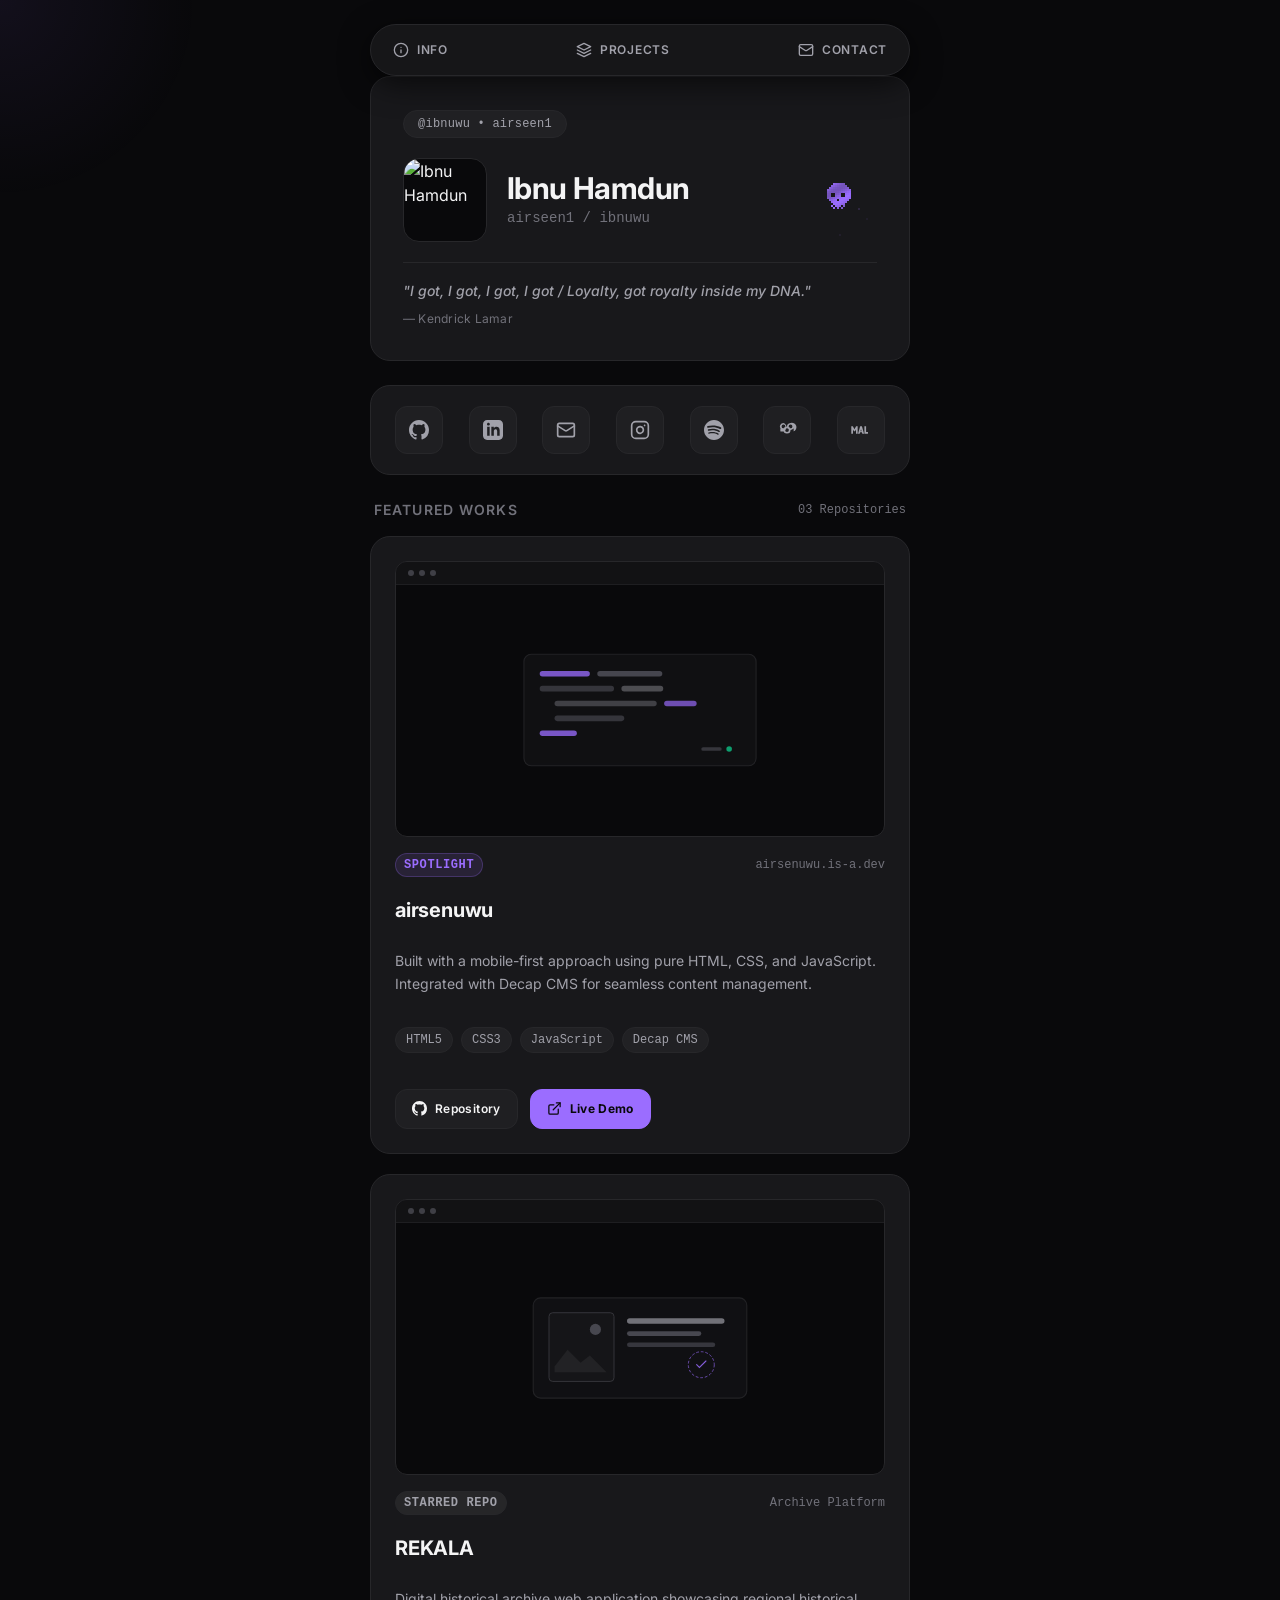
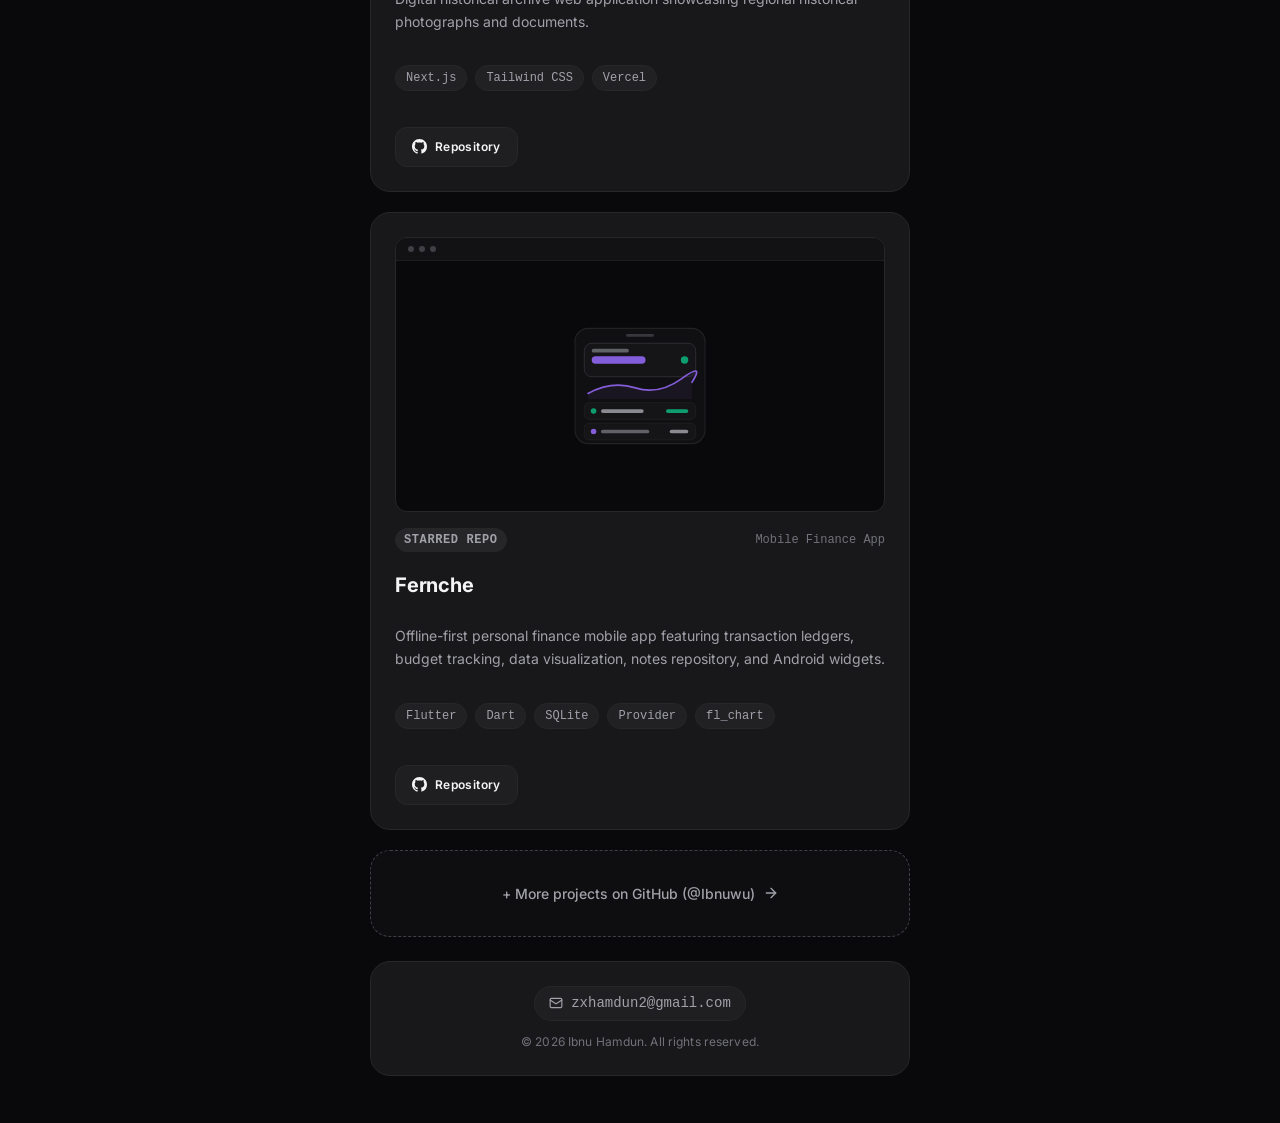
==== commit 6c60b642: "feat: add fernche project with flutter sqlite details, update modal tools" ====
--- a/index.html
+++ b/index.html
@@ -82,7 +82,6 @@
       <section class="bento-card hero-card" id="hero-profile-card">
         <!-- Top Indicator -->
         <div class="hero-top-indicator">
-          <span class="status-dot" aria-hidden="true"></span>
           <span>@ibnuwu &bull; airseen1</span>
         </div>
 
@@ -108,7 +107,7 @@
 
           <!-- Interactive Pixel Skull Mascot Companion -->
           <div class="hero-mascot-container" id="skull-container" title="Pixel Mascot" aria-hidden="true">
-            <canvas id="skull-canvas" class="skull-canvas" width="48" height="48"></canvas>
+            <canvas id="skull-canvas" class="skull-canvas" width="72" height="72"></canvas>
           </div>
         </div>
 
@@ -322,9 +321,9 @@
             </div>
           </article>
 
-          <!-- PROJECT 3 (STARRED REPO): Reminv -->
-          <article class="bento-card project-bento-card" data-project="reminv">
-            <!-- Visual Preview Box: Placeholder task/dashboard interface mockup box -->
+          <!-- PROJECT 3 (STARRED REPO): Fernche -->
+          <article class="bento-card project-bento-card" data-project="fernche">
+            <!-- Visual Preview Box: Placeholder mobile dashboard/ledger UI preview box -->
             <div class="project-preview-box">
               <div class="preview-window-bar">
                 <span class="window-dot"></span>
@@ -333,30 +332,33 @@
               </div>
               <div class="preview-inner-canvas">
                 <svg class="preview-mockup-svg" viewBox="0 0 280 140" fill="none" xmlns="http://www.w3.org/2000/svg" aria-hidden="true">
-                  <!-- Dashboard Window Frame -->
-                  <rect x="25" y="16" width="230" height="108" rx="8" fill="#121215" stroke="#27272a" stroke-width="1.2"/>
+                  <!-- Mobile Device Frame Mockup -->
+                  <rect x="70" y="8" width="140" height="124" rx="14" fill="#121215" stroke="#27272a" stroke-width="1.2"/>
+                  <!-- Speaker notch -->
+                  <rect x="125" y="14" width="30" height="3" rx="1.5" fill="#3f3f46"/>
                   
-                  <!-- Column 1: Task List Column -->
-                  <rect x="38" y="32" width="94" height="78" rx="6" fill="#18181b" stroke="#27272a"/>
-                  <rect x="46" y="42" width="48" height="5" rx="2.5" fill="#a1a1aa"/>
-                  <!-- Task Card Item 1 -->
-                  <rect x="46" y="54" width="78" height="20" rx="4" fill="#202024" stroke="#3f3f46" stroke-width="0.8"/>
-                  <circle cx="56" cy="64" r="3" fill="#10b981"/>
-                  <rect x="65" y="62" width="45" height="4" rx="2" fill="#71717a"/>
-                  <!-- Task Card Item 2 -->
-                  <rect x="46" y="80" width="78" height="20" rx="4" fill="#202024" stroke="#3f3f46" stroke-width="0.8"/>
-                  <circle cx="56" cy="90" r="3" fill="#9b6dff"/>
-                  <rect x="65" y="88" width="38" height="4" rx="2" fill="#71717a"/>
-
-                  <!-- Column 2: Workflow Metrics & Progress -->
-                  <rect x="146" y="32" width="94" height="78" rx="6" fill="#18181b" stroke="#27272a"/>
-                  <rect x="156" y="42" width="55" height="5" rx="2.5" fill="#a1a1aa"/>
-                  <!-- Progress Bar Mockup -->
-                  <rect x="156" y="58" width="74" height="8" rx="4" fill="#27272a"/>
-                  <rect x="156" y="58" width="52" height="8" rx="4" fill="#9b6dff"/>
-                  <!-- Metric summary -->
-                  <rect x="156" y="76" width="32" height="18" rx="4" fill="#202024"/>
-                  <rect x="194" y="76" width="36" height="18" rx="4" fill="#202024"/>
+                  <!-- Top Balance & Financial Ledger Card -->
+                  <rect x="80" y="24" width="120" height="36" rx="8" fill="#18181b" stroke="#3f3f46" stroke-width="0.8"/>
+                  <rect x="88" y="30" width="40" height="4" rx="2" fill="#71717a"/>
+                  <rect x="88" y="38" width="58" height="8" rx="4" fill="#9b6dff"/>
+                  <circle cx="188" cy="42" r="4" fill="#10b981"/>
+
+                  <!-- fl_chart Visual Spline Graph Line -->
+                  <path d="M84 78 Q 110 64, 135 72 T 185 62 T 196 66" stroke="#9b6dff" stroke-width="1.8" fill="none" stroke-linecap="round"/>
+                  <path d="M84 78 Q 110 64, 135 72 T 185 62 T 196 66 L 196 84 L 84 84 Z" fill="rgba(155, 109, 255, 0.08)"/>
+
+                  <!-- Transaction Ledger Rows -->
+                  <!-- Ledger Item 1 -->
+                  <rect x="80" y="88" width="120" height="18" rx="5" fill="#18181b" stroke="#27272a" stroke-width="0.8"/>
+                  <circle cx="90" cy="97" r="3" fill="#10b981"/>
+                  <rect x="98" y="95" width="46" height="4" rx="2" fill="#a1a1aa"/>
+                  <rect x="168" y="95" width="24" height="4" rx="2" fill="#10b981"/>
+
+                  <!-- Ledger Item 2 -->
+                  <rect x="80" y="110" width="120" height="18" rx="5" fill="#18181b" stroke="#27272a" stroke-width="0.8"/>
+                  <circle cx="90" cy="119" r="3" fill="#9b6dff"/>
+                  <rect x="98" y="117" width="52" height="4" rx="2" fill="#71717a"/>
+                  <rect x="172" y="117" width="20" height="4" rx="2" fill="#a1a1aa"/>
                 </svg>
               </div>
             </div>
@@ -364,24 +366,26 @@
             <!-- Project Meta & Title -->
             <div class="project-card-meta">
               <span class="project-badge-tag badge-starred">Starred Repo</span>
-              <span class="text-xs text-tertiary font-mono">Workflow &amp; Productivity</span>
-            </div>
-
-            <h3 class="project-title">Reminv</h3>
+              <span class="text-xs text-tertiary font-mono">Mobile Finance App</span>
+            </div>
+
+            <h3 class="project-title">Fernche</h3>
             <p class="project-desc">
-              Task and idea management web application focusing on lightweight workflow organization.
+              Offline-first personal finance mobile app featuring transaction ledgers, budget tracking, data visualization, notes repository, and Android widgets.
             </p>
 
             <!-- Badges -->
             <div class="tech-badges-list">
-              <span class="tech-badge">Python</span>
-              <span class="tech-badge">Flask</span>
-              <span class="tech-badge">MySQL</span>
+              <span class="tech-badge">Flutter</span>
+              <span class="tech-badge">Dart</span>
+              <span class="tech-badge">SQLite</span>
+              <span class="tech-badge">Provider</span>
+              <span class="tech-badge">fl_chart</span>
             </div>
 
             <!-- Buttons -->
             <div class="project-actions">
-              <a href="https://github.com/Ibnuwu/reminv" target="_blank" rel="noopener noreferrer" class="btn btn-outline" aria-label="GitHub Repository for Reminv">
+              <a href="https://github.com/Ibnuwu/fernche" target="_blank" rel="noopener noreferrer" class="btn btn-outline" aria-label="GitHub Repository for Fernche">
                 <svg xmlns="http://www.w3.org/2000/svg" viewBox="0 0 24 24" fill="currentColor" aria-hidden="true">
                   <path d="M12 0C5.37 0 0 5.37 0 12c0 5.31 3.435 9.795 8.205 11.385.6.105.825-.255.825-.57 0-.285-.015-1.23-.015-2.235-3.015.555-3.795-.735-4.035-1.41-.135-.345-.72-1.41-1.23-1.695-.42-.225-1.02-.78-.015-.795.945-.015 1.62.87 1.845 1.23 1.08 1.815 2.805 1.305 3.495.99.105-.78.42-1.305.765-1.605-2.67-.3-5.46-1.335-5.46-5.925 0-1.305.465-2.385 1.23-3.225-.12-.3-.54-1.53.12-3.18 0 0 1.005-.315 3.3 1.23.96-.27 1.98-.405 3-.405s2.04.135 3 .405c2.295-1.56 3.3-1.23 3.3-1.23.66 1.65.24 2.88.12 3.18.765.84 1.23 1.905 1.23 3.225 0 4.605-2.805 5.625-5.475 5.925.435.375.81 1.095.81 2.22 0 1.605-.015 2.895-.015 3.3 0 .315.225.69.825.57A12.02 12.02 0 0024 12c0-6.63-5.37-12-12-12z"/>
                 </svg>
@@ -482,6 +486,7 @@
           <span class="tool-item-badge">MS Office</span>
           <span class="tool-item-badge">Traditional Sketchbook</span>
           <span class="tool-item-badge">Web Dev (HTML5, CSS3, JS, Decap CMS)</span>
+          <span class="tool-item-badge">Mobile Dev (Flutter, Dart, SQLite)</span>
         </div>
       </div>
     </div>
--- a/assets/css/components.css
+++ b/assets/css/components.css
@@ -112,8 +112,7 @@
 .hero-top-indicator {
   display: inline-flex;
   align-items: center;
-  gap: var(--space-2);
-  padding: 4px 12px;
+  padding: 4px 14px;
   background-color: rgba(255, 255, 255, 0.04);
   border: 1px solid var(--border);
   border-radius: var(--radius-full);
@@ -122,15 +121,6 @@
   font-family: var(--font-mono);
   letter-spacing: 0.02em;
   margin-bottom: var(--space-5);
-}
-
-.status-dot {
-  width: 7px;
-  height: 7px;
-  border-radius: var(--radius-full);
-  background-color: var(--status-active);
-  box-shadow: 0 0 8px var(--status-active-glow);
-  display: inline-block;
 }
 
 .hero-profile-row {
@@ -159,25 +149,24 @@
   border-color: var(--accent-border);
 }
 
-/* Mini mascot canvas integrated nicely */
+/* Mascot canvas — slightly larger, border: none */
 .hero-mascot-container {
   margin-left: auto;
   position: relative;
-  width: 54px;
-  height: 54px;
-  display: flex;
-  align-items: center;
-  justify-content: center;
-  background: rgba(0, 0, 0, 0.35);
-  border: 1px solid var(--border);
-  border-radius: var(--radius-md);
-  padding: 2px;
+  width: 72px;
+  height: 72px;
+  display: flex;
+  align-items: center;
+  justify-content: center;
+  background: transparent;
+  border: none;
+  padding: 0;
   flex-shrink: 0;
 }
 
 .skull-canvas {
-  width: 48px;
-  height: 48px;
+  width: 72px;
+  height: 72px;
   image-rendering: pixelated;
   image-rendering: crisp-edges;
   display: block;
--- a/assets/css/responsive.css
+++ b/assets/css/responsive.css
@@ -37,6 +37,16 @@
   .hero-avatar {
     width: 72px;
     height: 72px;
+  }
+
+  .hero-mascot-container {
+    width: 58px;
+    height: 58px;
+  }
+
+  .skull-canvas {
+    width: 58px;
+    height: 58px;
   }
 
   .hero-name {
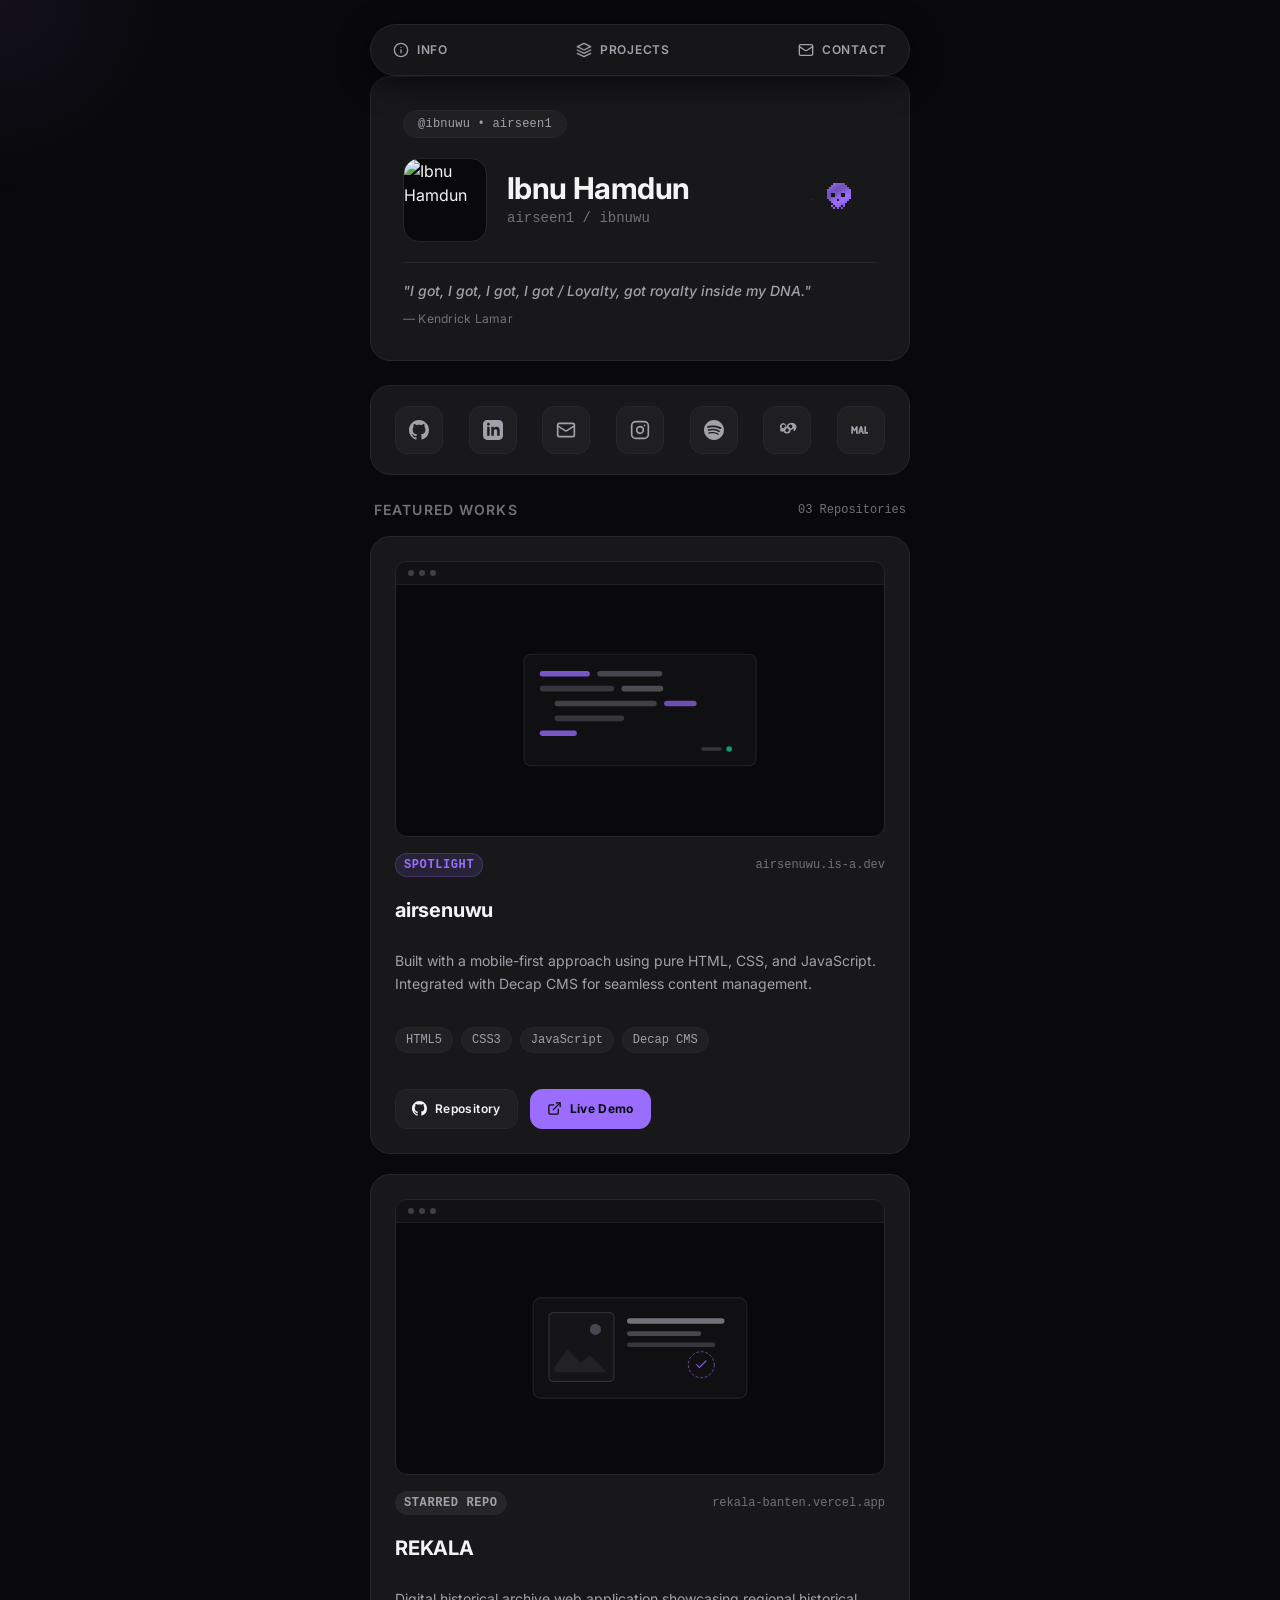
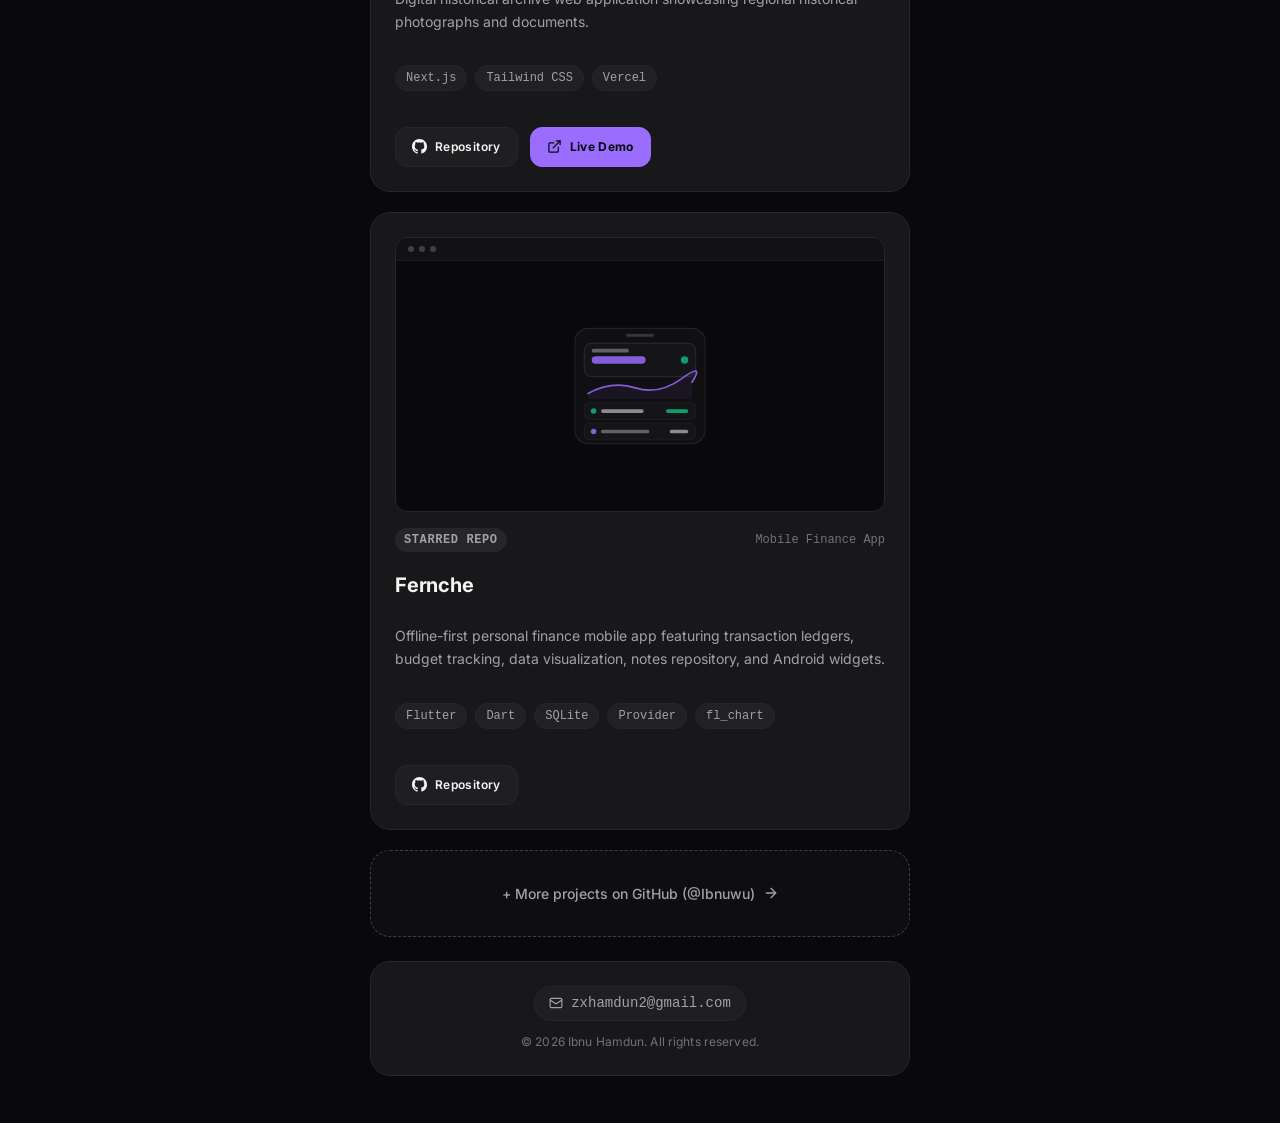
==== commit 6f31494b: "feat: add live demo link for REKALA project" ====
--- a/index.html
+++ b/index.html
@@ -295,7 +295,7 @@
             <!-- Project Meta & Title -->
             <div class="project-card-meta">
               <span class="project-badge-tag badge-starred">Starred Repo</span>
-              <span class="text-xs text-tertiary font-mono">Archive Platform</span>
+              <span class="text-xs text-tertiary font-mono">rekala-banten.vercel.app</span>
             </div>
 
             <h3 class="project-title">REKALA</h3>
@@ -317,6 +317,14 @@
                   <path d="M12 0C5.37 0 0 5.37 0 12c0 5.31 3.435 9.795 8.205 11.385.6.105.825-.255.825-.57 0-.285-.015-1.23-.015-2.235-3.015.555-3.795-.735-4.035-1.41-.135-.345-.72-1.41-1.23-1.695-.42-.225-1.02-.78-.015-.795.945-.015 1.62.87 1.845 1.23 1.08 1.815 2.805 1.305 3.495.99.105-.78.42-1.305.765-1.605-2.67-.3-5.46-1.335-5.46-5.925 0-1.305.465-2.385 1.23-3.225-.12-.3-.54-1.53.12-3.18 0 0 1.005-.315 3.3 1.23.96-.27 1.98-.405 3-.405s2.04.135 3 .405c2.295-1.56 3.3-1.23 3.3-1.23.66 1.65.24 2.88.12 3.18.765.84 1.23 1.905 1.23 3.225 0 4.605-2.805 5.625-5.475 5.925.435.375.81 1.095.81 2.22 0 1.605-.015 2.895-.015 3.3 0 .315.225.69.825.57A12.02 12.02 0 0024 12c0-6.63-5.37-12-12-12z"/>
                 </svg>
                 <span>Repository</span>
+              </a>
+              <a href="https://rekala-banten.vercel.app/" target="_blank" rel="noopener noreferrer" class="btn btn-primary" aria-label="Live Demo for REKALA">
+                <svg xmlns="http://www.w3.org/2000/svg" viewBox="0 0 24 24" fill="none" stroke="currentColor" stroke-linecap="round" stroke-linejoin="round" aria-hidden="true">
+                  <path d="M18 13v6a2 2 0 0 1-2 2H5a2 2 0 0 1-2-2V8a2 2 0 0 1 2-2h6"></path>
+                  <polyline points="15 3 21 3 21 9"></polyline>
+                  <line x1="10" y1="14" x2="21" y2="3"></line>
+                </svg>
+                <span>Live Demo</span>
               </a>
             </div>
           </article>
